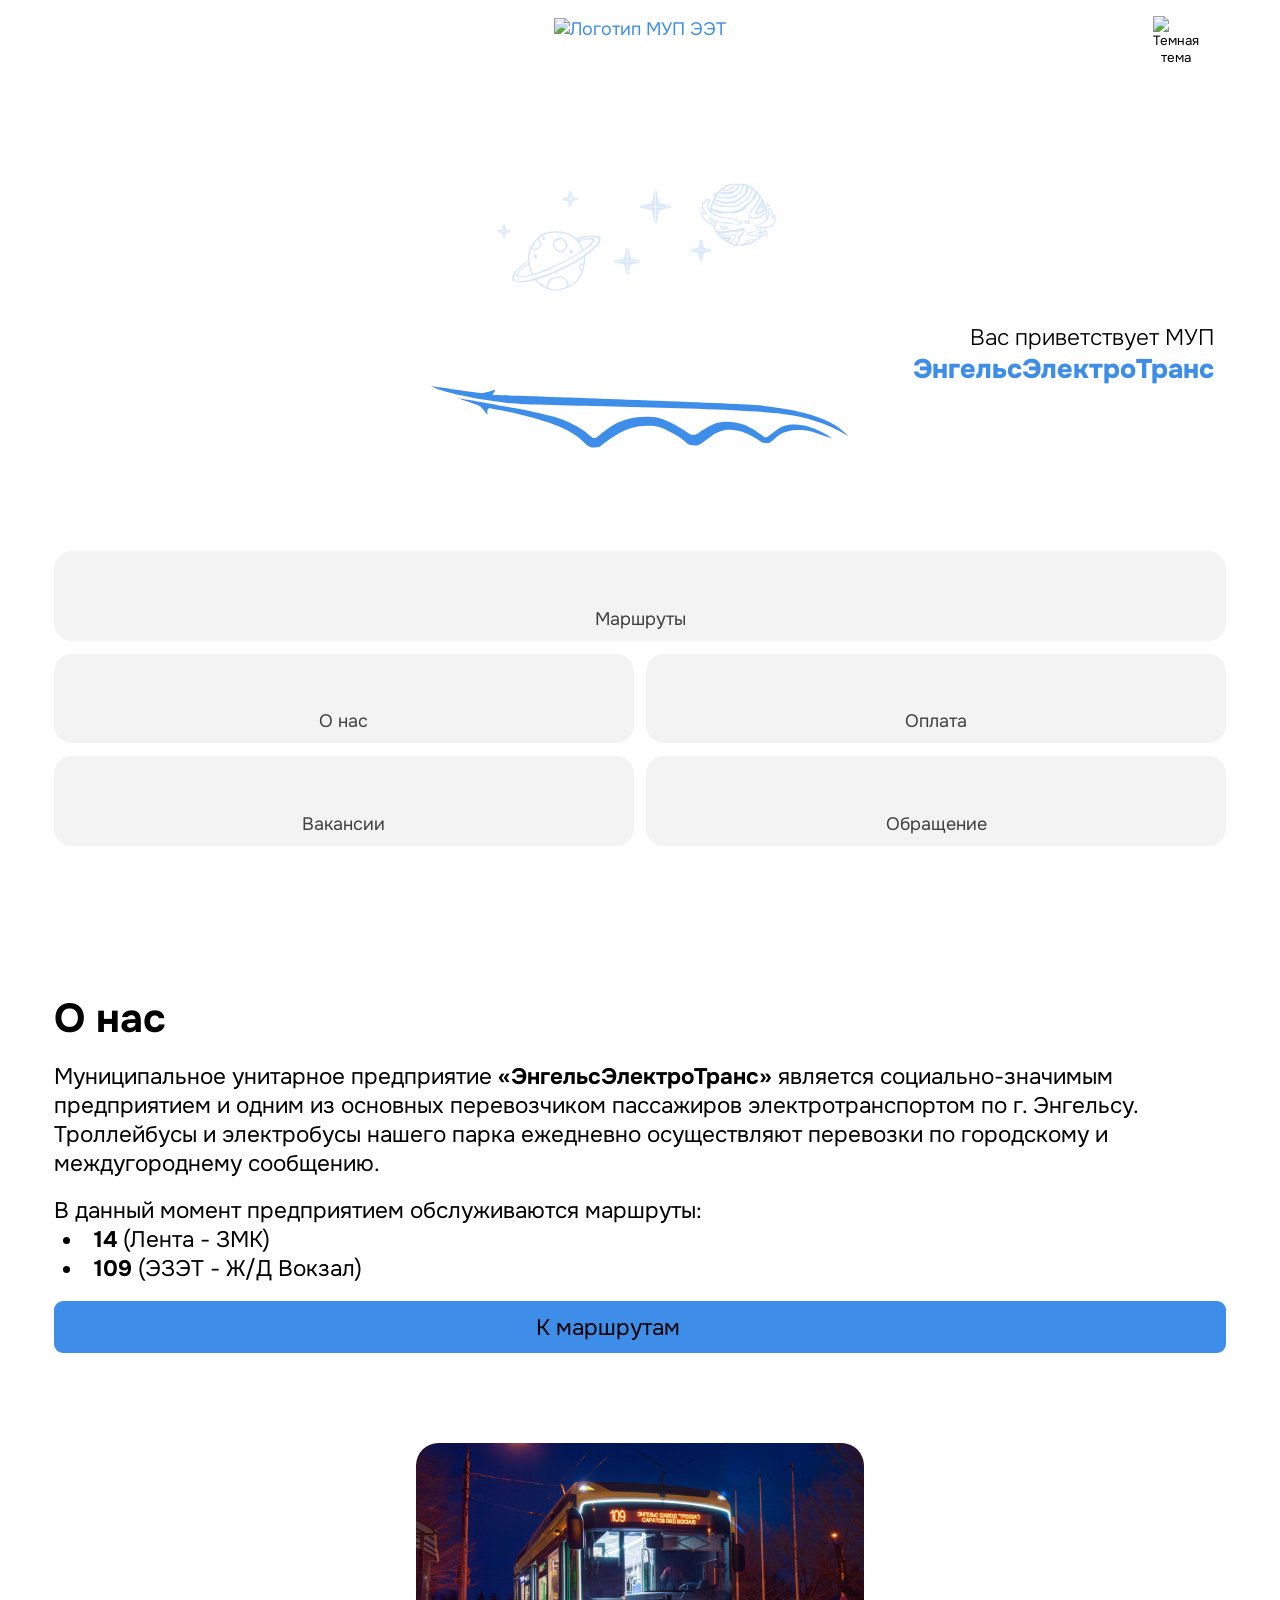
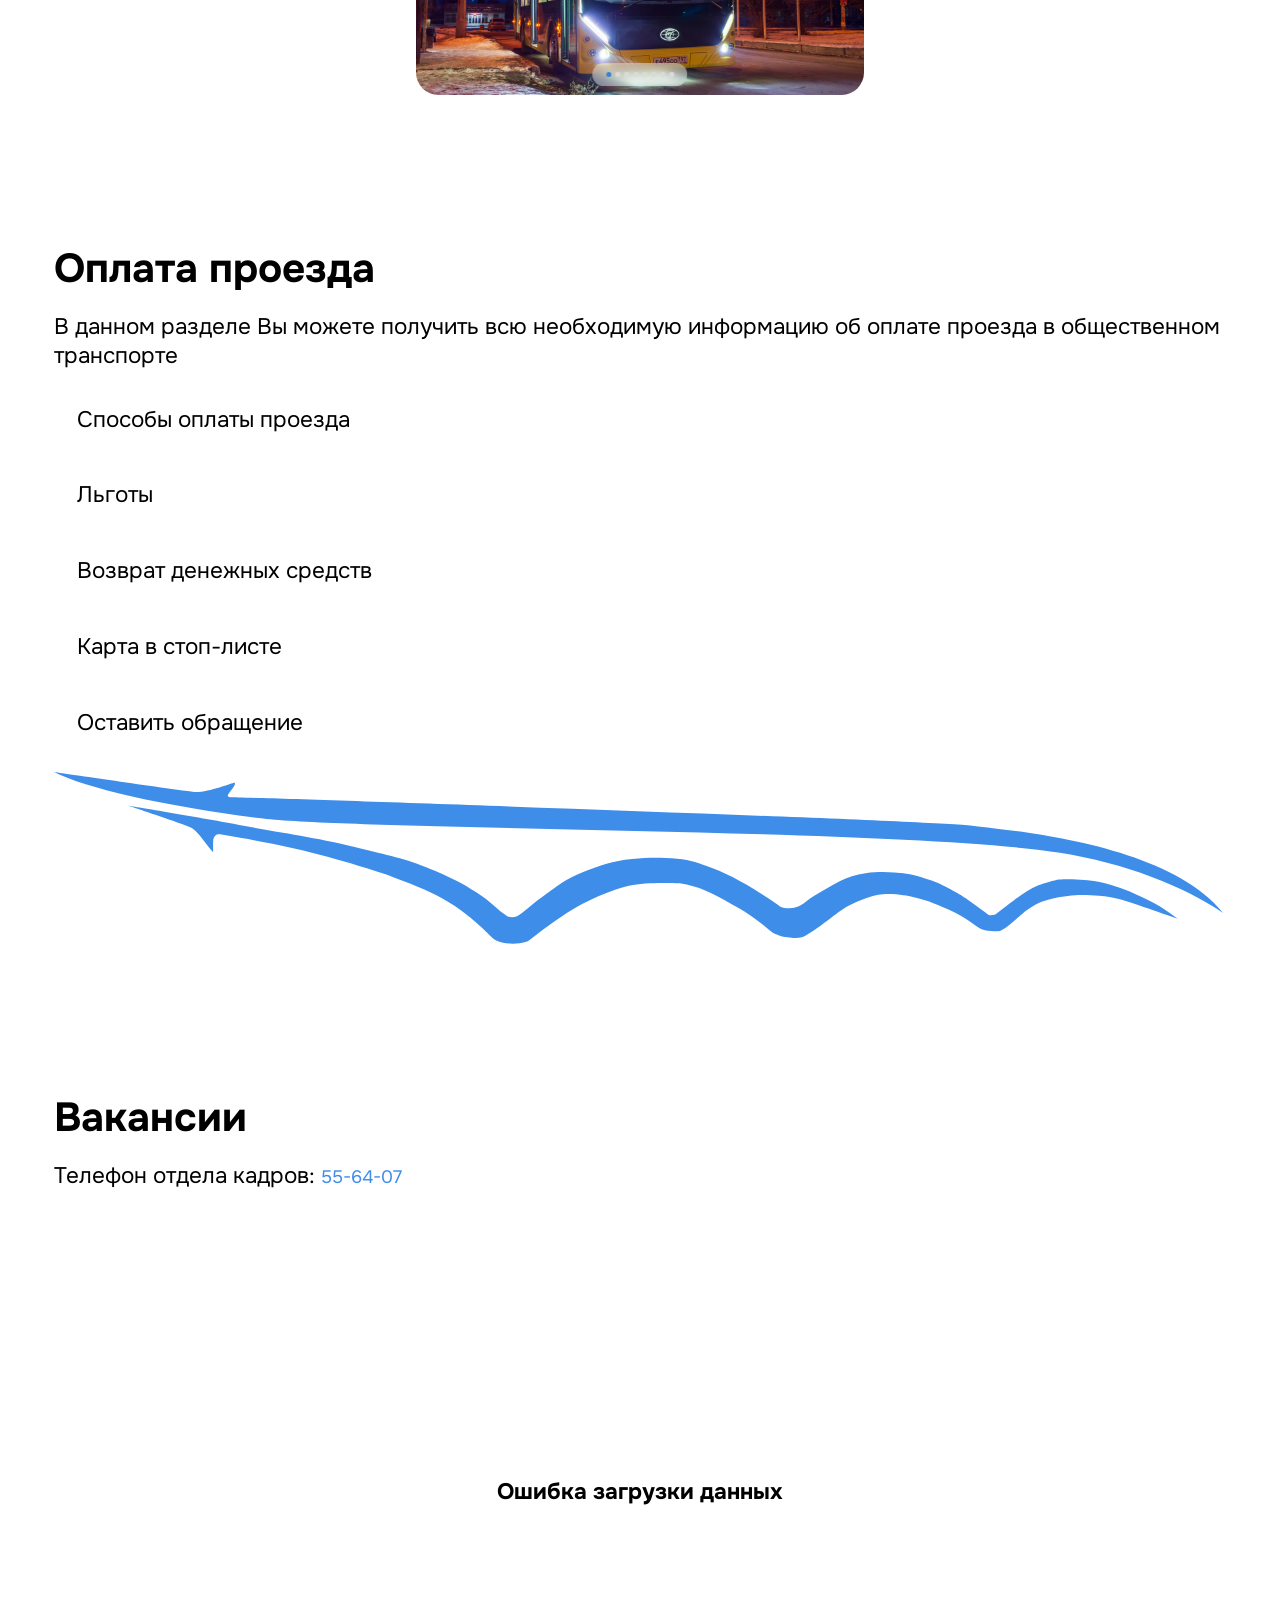
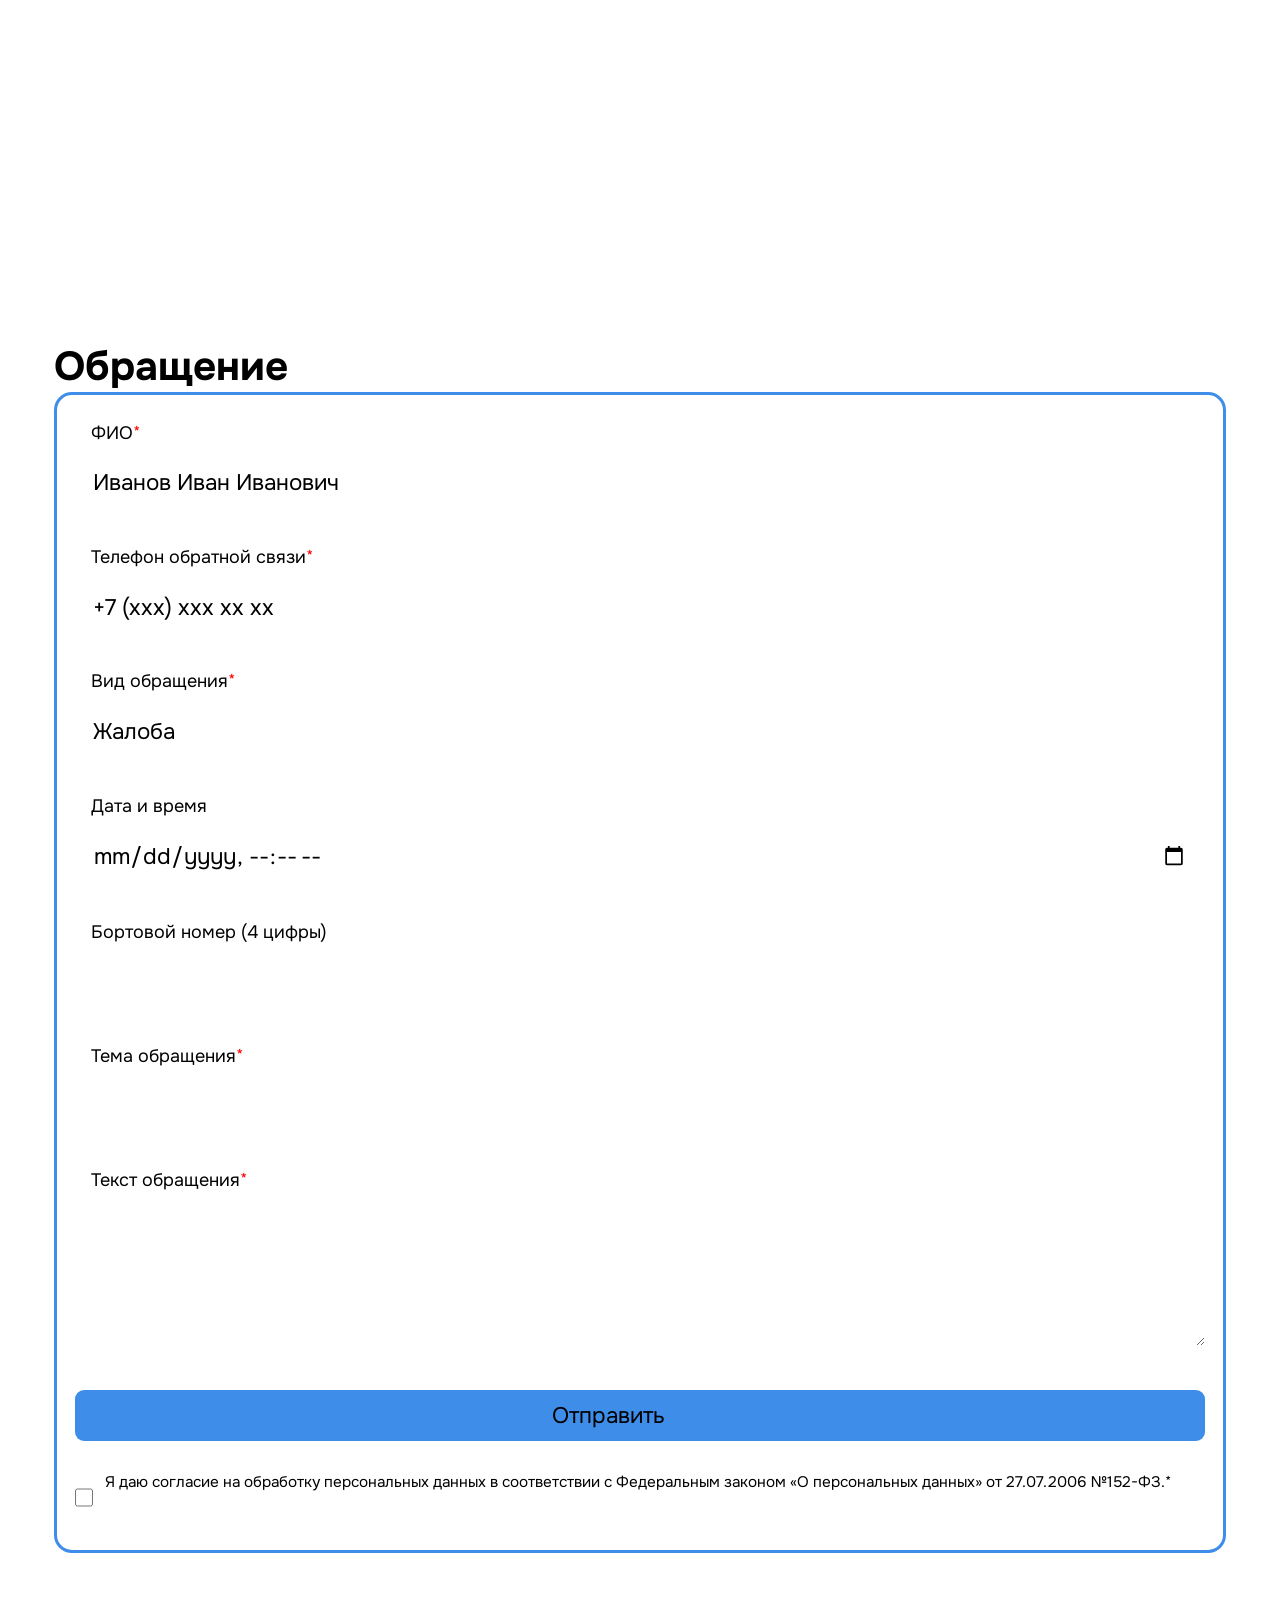
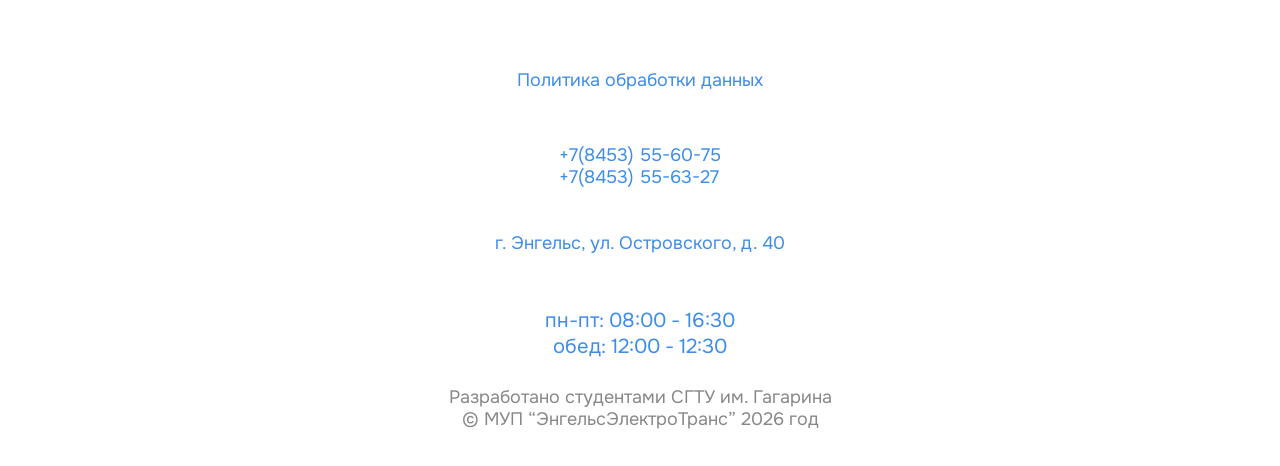
==== src/pages/index.html @ 5746d219 "add strings to pay-section" ====
<!doctype html>

<html lang="ru" theme="light">
  <head>
    <meta charset="utf-8" />
    <title>МУП ЭнгельсЭлектроТранс</title>
    <link rel="stylesheet" href="../assets/styles/style.css" />
    <script src="https://unpkg.com/imask"></script>
  </head>
  <body>
    <header>
      <nav>
        <button class="nav-button" id="previous-button"></button>
        <a href="./index.html" class="logo">
          <img
            class="logo"
            src="../assets/icons/logo-light.svg"
            alt="Логотип МУП ЭЭТ"
          />
        </a>
        <button class="nav-button" id="dark-mode-button">
          <img
            id="dark-mode-icon"
            src="../assets/icons/switch-mode-light.svg"
            alt="Темная тема"
          />
        </button>
      </nav>
    </header>
    <main>
      <section class="screen-info" id="index-main-section">
        <div id="main-title">
          <img
            id="main-title-background"
            src="../assets/images/patterns.svg"
            alt=""
          />
          <p>Вас приветствует МУП</p>
          <h1>ЭнгельсЭлектроТранс</h1>
          <img
            id="main-title-delimiter"
            src="../assets/images/Vector.svg"
            alt=""
          />
        </div>
        <div id="main-buttons">
          <button id="routes-button" onclick="location = './routes.html'">
            <svg
              viewBox="0 0 31 31"
              fill="none"
              xmlns="http://www.w3.org/2000/svg"
            >
              <path
                fill-rule="evenodd"
                clip-rule="evenodd"
                d="M23.4715 17.7625C21.019 17.7625 19.0309 19.6128 19.0309 21.8952C19.0309 24.1598 20.4482 26.8023 22.6594 27.7473C23.1749 27.9676 23.768 27.9676 24.2835 27.7473C26.4948 26.8023 27.9121 24.1598 27.9121 21.8952C27.9121 19.6128 25.924 17.7625 23.4715 17.7625ZM23.4715 23.4719C24.1722 23.4719 24.7402 22.9038 24.7402 22.2031C24.7402 21.5024 24.1722 20.9344 23.4715 20.9344C22.7708 20.9344 22.2027 21.5024 22.2027 22.2031C22.2027 22.9038 22.7708 23.4719 23.4715 23.4719Z"
              />
              <path
                fill-rule="evenodd"
                clip-rule="evenodd"
                d="M6.97773 2.53748C4.52525 2.53748 2.53711 4.38776 2.53711 6.6702C2.53711 8.93475 3.9544 11.5773 6.16569 12.5223C6.68118 12.7425 7.27429 12.7425 7.78978 12.5223C10.0011 11.5773 11.4184 8.93475 11.4184 6.6702C11.4184 4.38776 9.43022 2.53748 6.97773 2.53748ZM6.97773 8.24685C7.67845 8.24685 8.24648 7.67881 8.24648 6.9781C8.24648 6.27739 7.67845 5.70935 6.97773 5.70935C6.27702 5.70935 5.70898 6.27739 5.70898 6.9781C5.70898 7.67881 6.27702 8.24685 6.97773 8.24685Z"
              />
              <path
                fill-rule="evenodd"
                clip-rule="evenodd"
                d="M14.2734 6.34377C14.2734 5.81824 14.6994 5.39221 15.225 5.39221H20.4673C23.9579 5.39221 25.2854 9.95083 22.3405 11.8249L9.13118 20.2308C7.79258 21.0826 8.39599 23.1547 9.98263 23.1547H12.9277L12.649 22.876C12.2774 22.5044 12.2774 21.9019 12.649 21.5303C13.0206 21.1587 13.6231 21.1587 13.9947 21.5303L15.8978 23.4334C16.2694 23.805 16.2694 24.4075 15.8978 24.7791L13.9947 26.6823C13.6231 27.0539 13.0206 27.0539 12.649 26.6823C12.2774 26.3107 12.2774 25.7082 12.649 25.3365L12.9277 25.0578H9.98263C6.49199 25.0578 5.16455 20.4992 8.10944 18.6252L21.3187 10.2193C22.6573 9.36744 22.0539 7.29534 20.4673 7.29534H15.225C14.6994 7.29534 14.2734 6.86931 14.2734 6.34377Z"
              />
            </svg>
            <p>Маршруты</p>
          </button>
          <button id="about-button">
            <svg
              viewBox="0 0 31 31"
              fill="none"
              xmlns="http://www.w3.org/2000/svg"
            >
              <path
                fill-rule="evenodd"
                clip-rule="evenodd"
                d="M27.9121 15.2249C27.9121 22.232 22.2317 27.9124 15.2246 27.9124C8.2175 27.9124 2.53711 22.232 2.53711 15.2249C2.53711 8.21774 8.2175 2.53735 15.2246 2.53735C22.2317 2.53735 27.9121 8.21774 27.9121 15.2249ZM15.2246 22.5202C15.7501 22.5202 16.1762 22.0941 16.1762 21.5686V13.9561C16.1762 13.4306 15.7501 13.0045 15.2246 13.0045C14.6991 13.0045 14.273 13.4306 14.273 13.9561V21.5686C14.273 22.0941 14.6991 22.5202 15.2246 22.5202ZM15.2246 8.8811C15.9253 8.8811 16.4934 9.44914 16.4934 10.1499C16.4934 10.8506 15.9253 11.4186 15.2246 11.4186C14.5239 11.4186 13.9559 10.8506 13.9559 10.1499C13.9559 9.44914 14.5239 8.8811 15.2246 8.8811Z"
              />
            </svg>

            <p>О нас</p>
          </button>
          <button id="payment-button">
            <svg
              viewBox="0 0 30 30"
              fill="none"
              xmlns="http://www.w3.org/2000/svg"
            >
              <path
                d="M17.2548 4.92999H12.3248C7.6768 4.92999 5.35277 4.92999 3.90881 6.37396C2.86914 7.41362 2.57804 8.90952 2.49654 11.4006H27.0831C27.0016 8.90952 26.7105 7.41362 25.6709 6.37396C24.2269 4.92999 21.9029 4.92999 17.2548 4.92999Z"
              />
              <path
                fill-rule="evenodd"
                clip-rule="evenodd"
                d="M17.2548 24.65H12.3248C7.6768 24.65 5.35277 24.65 3.90881 23.206C2.46484 21.7621 2.46484 19.438 2.46484 14.79C2.46484 14.2453 2.46484 13.7325 2.46717 13.2494H27.1125C27.1148 13.7325 27.1148 14.2453 27.1148 14.79C27.1148 19.438 27.1148 21.7621 25.6709 23.206C24.2269 24.65 21.9029 24.65 17.2548 24.65ZM19.775 15.0981C20.3084 15.0981 20.7975 15.098 21.1954 15.1515C21.6335 15.2104 22.0966 15.349 22.4775 15.7299C22.8584 16.1107 22.9969 16.5738 23.0558 17.0119C23.1093 17.4098 23.1093 17.8989 23.1092 18.4323V18.5426C23.1093 19.0761 23.1093 19.5652 23.0558 19.9631C22.9969 20.4012 22.8584 20.8643 22.4775 21.2451C22.0966 21.626 21.6335 21.7646 21.1954 21.8235C20.7975 21.877 20.3084 21.8769 19.775 21.8769L19.7198 21.8769L19.6647 21.8769C19.1312 21.8769 18.6422 21.877 18.2443 21.8235C17.8062 21.7646 17.3431 21.626 16.9622 21.2451C16.5813 20.8643 16.4427 20.4012 16.3838 19.9631C16.3303 19.5652 16.3304 19.0761 16.3305 18.5426L16.3305 18.4875L16.3305 18.4323C16.3304 17.8989 16.3303 17.4098 16.3838 17.0119C16.4427 16.5738 16.5813 16.1107 16.9622 15.7299C17.3431 15.349 17.8062 15.2104 18.2443 15.1515C18.6421 15.098 19.1312 15.0981 19.6647 15.0981H19.775ZM6.47047 16.6387C6.47047 16.1282 6.88433 15.7144 7.39484 15.7144H9.85984C10.3704 15.7144 10.7842 16.1282 10.7842 16.6387C10.7842 17.1493 10.3704 17.5631 9.85984 17.5631H7.39484C6.88433 17.5631 6.47047 17.1493 6.47047 16.6387ZM6.47047 20.3362C6.47047 19.8257 6.88433 19.4119 7.39484 19.4119H12.3248C12.8354 19.4119 13.2492 19.8257 13.2492 20.3362C13.2492 20.8468 12.8354 21.2606 12.3248 21.2606H7.39484C6.88433 21.2606 6.47047 20.8468 6.47047 20.3362Z"
              />
              <path
                d="M18.2695 17.037L18.2725 17.0354C18.2749 17.0342 18.279 17.0322 18.2852 17.0296C18.312 17.0186 18.3716 16.9997 18.4906 16.9837C18.7503 16.9488 19.1127 16.9469 19.7198 16.9469C20.327 16.9469 20.6893 16.9488 20.9491 16.9837C21.0681 16.9997 21.1277 17.0186 21.1545 17.0296C21.1607 17.0322 21.1648 17.0342 21.1672 17.0354L21.1702 17.0371L21.1719 17.0401C21.1731 17.0425 21.1751 17.0466 21.1777 17.0528C21.1887 17.0797 21.2076 17.1393 21.2236 17.2583C21.2585 17.518 21.2605 17.8804 21.2605 18.4875C21.2605 19.0946 21.2585 19.457 21.2236 19.7167C21.2076 19.8357 21.1887 19.8953 21.1777 19.9222C21.1751 19.9284 21.1731 19.9325 21.1719 19.9349L21.1702 19.9379L21.1672 19.9395C21.1648 19.9408 21.1607 19.9428 21.1545 19.9453C21.1277 19.9564 21.0681 19.9752 20.9491 19.9912C20.6893 20.0262 20.327 20.0281 19.7198 20.0281C19.1127 20.0281 18.7503 20.0262 18.4906 19.9912C18.3716 19.9752 18.312 19.9564 18.2852 19.9453C18.279 19.9428 18.2749 19.9408 18.2725 19.9395L18.2695 19.9379L18.2678 19.9349C18.2665 19.9325 18.2646 19.9284 18.262 19.9222C18.2509 19.8953 18.2321 19.8357 18.2161 19.7167C18.1812 19.457 18.1792 19.0946 18.1792 18.4875C18.1792 17.8804 18.1812 17.518 18.2161 17.2583C18.2321 17.1393 18.2509 17.0797 18.262 17.0528C18.2646 17.0466 18.2665 17.0425 18.2678 17.0401L18.2695 17.037Z"
              />
            </svg>
            <p>Оплата</p>
          </button>
          <button id="jobs-button">
            <svg
              viewBox="0 0 31 31"
              fill="none"
              xmlns="http://www.w3.org/2000/svg"
            >
              <path
                d="M15.225 12.6875C18.0278 12.6875 20.3 10.4154 20.3 7.61254C20.3 4.80969 18.0278 2.53754 15.225 2.53754C12.4222 2.53754 10.15 4.80969 10.15 7.61254C10.15 10.4154 12.4222 12.6875 15.225 12.6875Z"
              />
              <path
                d="M3.46088 7.38166C3.33342 6.87182 2.81678 6.56184 2.30694 6.6893C1.79709 6.81676 1.48711 7.3334 1.61457 7.84324L2.09919 9.78172C2.99336 13.3584 5.70435 16.176 9.19866 17.228L9.19866 22.9034C9.19862 24.0434 9.19859 24.9939 9.30005 25.7486C9.40714 26.5451 9.64271 27.2642 10.2206 27.8421C10.7985 28.42 11.5176 28.6555 12.3141 28.7626C13.0687 28.8641 14.0193 28.8641 15.1593 28.864H15.2912C16.4311 28.8641 17.3817 28.8641 18.1363 28.7626C18.9329 28.6555 19.652 28.42 20.2299 27.8421C20.8077 27.2642 21.0433 26.5451 21.1504 25.7486C21.2519 24.994 21.2518 24.0434 21.2518 22.9035L21.2518 17.5836C22.4966 17.9547 23.4475 19.0362 23.6061 20.3851L24.4302 27.3893C24.4916 27.9112 24.9645 28.2845 25.4864 28.2231C26.0083 28.1617 26.3817 27.6888 26.3203 27.1669L25.4962 20.1627C25.1863 17.5279 22.9532 15.5421 20.3002 15.5421H10.2575C7.15734 14.8144 4.7192 12.415 3.9455 9.32014L3.46088 7.38166Z"
              />
            </svg>
            <p>Вакансии</p>
          </button>
          <button id="request-button">
            <svg
              viewBox="0 0 31 31"
              fill="none"
              xmlns="http://www.w3.org/2000/svg"
            >
              <path
                fill-rule="evenodd"
                clip-rule="evenodd"
                d="M3.80664 13.2162C3.80664 9.15923 3.80664 7.13076 4.28561 6.44834C4.76459 5.76592 6.67189 5.11304 10.4865 3.80729L11.2133 3.55852C13.2017 2.87786 14.1959 2.53754 15.2254 2.53754C16.2548 2.53754 17.2491 2.87786 19.2375 3.55852L19.9643 3.80729C23.7789 5.11304 25.6862 5.76592 26.1652 6.44834C26.6441 7.13076 26.6441 9.15923 26.6441 13.2162V15.2141C26.6441 22.3674 21.266 25.8388 17.8916 27.3128C16.9762 27.7126 16.5186 27.9125 15.2254 27.9125C13.9322 27.9125 13.4745 27.7126 12.5592 27.3128C9.18482 25.8387 3.80664 22.3674 3.80664 15.2141V13.2162ZM15.2254 9.19847C15.7509 9.19847 16.177 9.6245 16.177 10.15V15.225C16.177 15.7506 15.7509 16.1766 15.2254 16.1766C14.6999 16.1766 14.2738 15.7506 14.2738 15.225V10.15C14.2738 9.6245 14.6999 9.19847 15.2254 9.19847ZM15.2254 20.3C15.9261 20.3 16.4941 19.732 16.4941 19.0313C16.4941 18.3306 15.9261 17.7625 15.2254 17.7625C14.5247 17.7625 13.9566 18.3306 13.9566 19.0313C13.9566 19.732 14.5247 20.3 15.2254 20.3Z"
              />
            </svg>
            <p>Обращение</p>
          </button>
        </div>
      </section>
      <hr />
      <section class="screen-info" id="about-section">
        <div id="about-info">
          <h1>О нас</h1>
          <div id="about-text">
            <p>
              Муниципальное унитарное предприятие
              <b>«ЭнгельсЭлектроТранс»</b> является социально-значимым
              предприятием и одним из основных перевозчиком пассажиров
              электротранспортом по г. Энгельсу. Троллейбусы и электробусы
              нашего парка ежедневно осуществляют перевозки по городскому и
              междугороднему сообщению.
            </p>
            <div>
              <p>В данный момент предприятием обслуживаются маршруты:</p>
              <ul>
                <li><b>14</b> (Лента - ЗМК)</li>
                <li><b>109</b> (ЭЗЭТ - Ж/Д Вокзал)</li>
              </ul>
            </div>
          </div>
          <button onclick="location = './routes.html'">
            К маршрутам
            <svg
              viewBox="0 0 16 12"
              fill="none"
              xmlns="http://www.w3.org/2000/svg"
            >
              <path
                fill-rule="evenodd"
                clip-rule="evenodd"
                d="M8.89111 0.191113C9.14593 -0.0637043 9.55907 -0.0637043 9.81389 0.191113L15.0339 5.41111C15.2887 5.66593 15.2887 6.07907 15.0339 6.33389L9.81389 11.5539C9.55907 11.8087 9.14593 11.8087 8.89111 11.5539C8.6363 11.2991 8.6363 10.8859 8.89111 10.6311L12.9972 6.525H0.6525C0.292134 6.525 0 6.23287 0 5.8725C0 5.51213 0.292134 5.22 0.6525 5.22H12.9972L8.89111 1.11389C8.6363 0.85907 8.6363 0.44593 8.89111 0.191113Z"
              />
            </svg>
          </button>
        </div>
        <div class="gallery">
          <ul class="carousel">
            <li class="carousel-item">
              <img src="../assets/images/photos/1.jpg" alt="1" />
            </li>
            <li class="carousel-item">
              <img src="../assets/images/photos/2.jpg" alt="2" />
            </li>
            <li class="carousel-item">
              <img src="../assets/images/photos/3.jpg" alt="3" />
            </li>
            <li class="carousel-item">
              <img src="../assets/images/photos/4.jpg" alt="4" />
            </li>
            <li class="carousel-item">
              <img src="../assets/images/photos/5.jpg" alt="5" />
            </li>
            <li class="carousel-item">
              <img src="../assets/images/photos/6.jpg" alt="6" />
            </li>
            <li class="carousel-item">
              <img src="../assets/images/photos/7.jpg" alt="7" />
            </li>
            <li class="carousel-item">
              <img src="../assets/images/photos/8.jpg" alt="8" />
            </li>
          </ul>
          <div class="carousel-marker-group">
            <span class="carousel-marker marker-active"></span
            ><span class="carousel-marker"></span
            ><span class="carousel-marker"></span
            ><span class="carousel-marker"></span
            ><span class="carousel-marker"></span
            ><span class="carousel-marker"></span
            ><span class="carousel-marker"></span
            ><span class="carousel-marker"></span>
          </div>
        </div>
      </section>
      <hr />
      <section class="screen-info" id="payment-section">
        <div id="payment-info">
          <h1>Оплата проезда</h1>
          <p>
            В данном разделе Вы можете получить всю необходимую информацию об
            оплате проезда в общественном транспорте
          </p>
        </div>
        <div class="tabs-container">
          <div class="tab">
            <button class="tab-button">
              <p>Способы оплаты проезда</p>
              <svg
                viewBox="0 0 21 21"
                fill="none"
                xmlns="http://www.w3.org/2000/svg"
              >
                <path
                  fill-rule="evenodd"
                  clip-rule="evenodd"
                  d="M3.85436 7.40548C4.08889 7.13187 4.50081 7.10019 4.77442 7.33471L10.4398 12.1907L16.1051 7.33471C16.3787 7.10019 16.7907 7.13187 17.0252 7.40548C17.2597 7.67909 17.228 8.09102 16.9544 8.32554L10.8644 13.5455C10.6201 13.755 10.2595 13.755 10.0151 13.5455L3.92514 8.32554C3.65153 8.09102 3.61984 7.67909 3.85436 7.40548Z"
                />
              </svg>
            </button>
            <p class="tab-text">
              Оплатить проезд в транспорте можно как наличными, банковской или льготной картой, а также посредством оплаты по QR-коду.
              При наличном и безналичном способе, оплата проезда производится у водителя или кондуктора. Стоимость проезда может варьироваться от способа оплаты или конечного пункта назначения пассажира.
              При безналичном способе оплаты, пассажир обязан оплатить проезд одним из вариантов, принимаемых терминалом: личная банковская карта, льготная транспортная карта Саратовской области или транспортная карта "Тройка".
              После оплаты проезда, водитель или кондуктор обязаны выдать билет, подтверждающий факт оплаты. Сохраняйте билетный талон до конца поездки.
              В случае, если на карте недостаточно средств для оплаты проезда, карта блокируется и попадает в стоп-лист, после чего оплата проезда по ней становится невозможной, до момента погашения задолженности по этой карте.
              Подробнее о выводе карты из стоп-листа в разделе <b>Карта в стоп-листе</b>.
              Если при попытке оплатить проезд безналичным расчетом, у терминала появились технические неполадки, независимые от пассажира, проезд необходимо оплатить наличным расчетом или покинуть транспортное средство, если наличный способ оплаты Вами невозможен. В случае, если водитель и/или кондуктор требуют оплатить проезд посредством 
              перевода денежных средств на какой-либо счет, оставьте жалобу в разделе "Обращения", указав время, маршрут и бортовой номер транспортного средства, для дальнейших разбирательств с экипажем транспортного средства.
              Напоминаем, что за безбилетный проезд предусмотрена административная ответственность по статье 4.2 Закона Саратовской области от 29.07.2009 N104-ЗСО "Об административных правонарушениях на территории Саратовской области" и карается штрафом в размере 500 рублей.</p>
          </div>
          <div class="tab">
            <button class="tab-button">
              <p>Льготы</p>
              <svg
                viewBox="0 0 21 21"
                fill="none"
                xmlns="http://www.w3.org/2000/svg"
              >
                <path
                  fill-rule="evenodd"
                  clip-rule="evenodd"
                  d="M3.85436 7.40548C4.08889 7.13187 4.50081 7.10019 4.77442 7.33471L10.4398 12.1907L16.1051 7.33471C16.3787 7.10019 16.7907 7.13187 17.0252 7.40548C17.2597 7.67909 17.228 8.09102 16.9544 8.32554L10.8644 13.5455C10.6201 13.755 10.2595 13.755 10.0151 13.5455L3.92514 8.32554C3.65153 8.09102 3.61984 7.67909 3.85436 7.40548Z"
                />
              </svg>
            </button>
            <p class="tab-text">
              К оплате принимаются только льготная транспортная карта Саратовской области. При оплате по данной карте необходимо иметь при себе документ, подтверждающий право предоставление льготного проезда.<br>
              Оплата проезда по льготной карте доступна только один раз в один оборотный круг движения транспортного средства, т.е. до тех пор, пока транспортное средство не сделает полный круг по полному маршруту.<br>
              Количество поездок по льготной карте не ограничено. Срок действия карты неограничен.<br><br>
              Какие группы лиц могут получить льготную карту: пенсионеры, студенты ВУЗов очной формы обучения, ветераны труда регионального или федерального значения, инвалиды, школьники. Получить льготную карту можно при предоставлении документов, подтверждающих статус, имеющийся в перечне групп лиц, имеющих право на льготный проезд.<br>
              Полный перечень льготных категорий имеющих право на получение карты вы можете посмотреть на <a href="https://social.saratov.gov.ru/tematicheskie_sajty/lgotnyy_proezd/transportnaya_karta/">сайте министерства труда и социальной защиты</a>. <br>
              Обратите внимание, что согласно <a href="https://docs.cntd.ru/document/467708803">постановлению Правительства Саратовской области от 30.12.2015 № 678-П (с изм. от 06.06.2023 № 496-П)</a> льготный проездной билет действителен только при предъявлении документа подтверждающего право на льготу. <br>
              Все информация о ЛТК Саратовской области размещена на <a href="https://saratovtk.ru">сайте оператора карты</a>.<br>
            </p>
          </div>
          <div class="tab">
            <button class="tab-button">
              <p>Возврат денежных средств</p>
              <svg
                viewBox="0 0 21 21"
                fill="none"
                xmlns="http://www.w3.org/2000/svg"
              >
                <path
                  fill-rule="evenodd"
                  clip-rule="evenodd"
                  d="M3.85436 7.40548C4.08889 7.13187 4.50081 7.10019 4.77442 7.33471L10.4398 12.1907L16.1051 7.33471C16.3787 7.10019 16.7907 7.13187 17.0252 7.40548C17.2597 7.67909 17.228 8.09102 16.9544 8.32554L10.8644 13.5455C10.6201 13.755 10.2595 13.755 10.0151 13.5455L3.92514 8.32554C3.65153 8.09102 3.61984 7.67909 3.85436 7.40548Z"
                />
              </svg>
            </button>
            <p class="tab-text">
              В случае остановки подвижного состава в связи с его неисправностью, ДТП или другими причинами, пассажиры вправе воспользоваться приобретенным билетом для проезда в другом транспортном средстве того же маршрута (п. 34 «Правил перевозок пассажиров и багажа автомобильным транспортом и городским наземным электрическим транспортом» № 1586 от 01.10.2020). <br>
              В случае, когда пассажир не имеет возможности проезда в другом транспортном средстве, законом предусмотрено удовлетворение перевозчиком требования потребителя (пассажира) о возврате уплаченной суммы в связи с отказом от исполнения договора в 10-тидневный срок со дня предъявления соответствующего требования (п.1 ст. 31 закона «О защите прав потребителей»). <br>
              Возврат денежных средств производится только по письменному заявлению пассажира в управлении МУПП «ЭЭТ». Водитель и кондуктор не имеют права и возможности самостоятельно возвращать деньги за проезд.<br>
              Возврат платы за проезд производится по адресу г. Энгельс, ул. Островского д. 40 с 10.00 до 18.00. Возврат оформляется только при наличии билета, подтверждающего оплату проезда, и документа, подтверждающего личность пассажира.
            </p>
          </div>
          <div class="tab">
            <button class="tab-button">
              <p>Карта в стоп-листе</p>
              <svg
                viewBox="0 0 21 21"
                fill="none"
                xmlns="http://www.w3.org/2000/svg"
              >
                <path
                  fill-rule="evenodd"
                  clip-rule="evenodd"
                  d="M3.85436 7.40548C4.08889 7.13187 4.50081 7.10019 4.77442 7.33471L10.4398 12.1907L16.1051 7.33471C16.3787 7.10019 16.7907 7.13187 17.0252 7.40548C17.2597 7.67909 17.228 8.09102 16.9544 8.32554L10.8644 13.5455C10.6201 13.755 10.2595 13.755 10.0151 13.5455L3.92514 8.32554C3.65153 8.09102 3.61984 7.67909 3.85436 7.40548Z"
                />
              </svg>
            </button>
            <p class="tab-text">
              В большинстве случаев карта попадает в стоп-лист, если на ней недостаточно денег для оплаты проезда. Пассажир может быть не в курсе, что деньги не списались, это становится известно только во время следующей поездки. Если терминал выдает информацию, что карта в стоп-листе, это не значит, что сейчас на ней нет денег, это значит, 
              что не была оплачена предыдущая поездка. В этом случае можно оплатить проезд другой картой или наличными. Иногда может сразу прийти оповещение о списании средств, а затем сообщение об оплате проезда. В этом случае оплачивается текущая поездка, а деньги списываются за предыдущую. Чтобы вывести карту из стоп-листа, нужно пополнить баланс и погасить задолженность.<br>
              В случае, если Ваша карта попала в стоп-лист, вы можете обратиться на линию службы технической поддержки, позвонив по номеру
              +7(8452)39-03-53 или погасить задолженность онлайн, перейдя на сайт <a href="https://bilet.nspk.ru">НСПК МИР</a> или <a href="https://securepayments.sberbank.ru/sberbilet/#/auth/login">СберБилет</a>
            </p>
          </div>
          <div class="tab">
            <button class="tab-button">
              <p>Оставить обращение</p>
              <svg
                viewBox="0 0 21 21"
                fill="none"
                xmlns="http://www.w3.org/2000/svg"
              >
                <path
                  fill-rule="evenodd"
                  clip-rule="evenodd"
                  d="M3.85436 7.40548C4.08889 7.13187 4.50081 7.10019 4.77442 7.33471L10.4398 12.1907L16.1051 7.33471C16.3787 7.10019 16.7907 7.13187 17.0252 7.40548C17.2597 7.67909 17.228 8.09102 16.9544 8.32554L10.8644 13.5455C10.6201 13.755 10.2595 13.755 10.0151 13.5455L3.92514 8.32554C3.65153 8.09102 3.61984 7.67909 3.85436 7.40548Z"
                />
              </svg>
            </button>
            <p class="tab-text">
              Если Вы столкнулись с проблемами при оплате проезда, нарушениями Ваших прав и нарушениями со стороны водителя и/или кондуктора при оплате проезда напишите обращение.<br>
              Для написания обращения необходимо указать Ваши данные (ФИО и номер телефона для обратной связи), дату и время происшествия (посмотрите на чеке, если он был выдан). Настоятельно рекомендуем сохранять выданные чеки!<br>
              В процессе рассмотрения обращения будут просматриваться записи с камер видеонаблюдения, установленных в троллейбусе.<br>
              В случае написания заведомо ложной информации с целью получения личной выгоды на Вас будет заведено уголовное дело.
            </p>
          </div>
        </div>
        <img
          id="main-title-delimiter"
          src="../assets/images/Vector.svg"
          alt=""
        />
      </section>
      <hr />
      <section class="screen-info" id="jobs-section">
        <div id="jobs-info">
          <h1>Вакансии</h1>
          <p>Телефон отдела кадров: <a href="tel:556407">55-64-07</a></p>
        </div>
         <div class="tabs-container">
         <!-- <div class="tab">
            <button class="tab-button">
              <p>Кондуктор</p>
              <svg
                viewBox="0 0 21 21"
                fill="none"
                xmlns="http://www.w3.org/2000/svg"
              >
                <path
                  fill-rule="evenodd"
                  clip-rule="evenodd"
                  d="M3.85436 7.40548C4.08889 7.13187 4.50081 7.10019 4.77442 7.33471L10.4398 12.1907L16.1051 7.33471C16.3787 7.10019 16.7907 7.13187 17.0252 7.40548C17.2597 7.67909 17.228 8.09102 16.9544 8.32554L10.8644 13.5455C10.6201 13.755 10.2595 13.755 10.0151 13.5455L3.92514 8.32554C3.65153 8.09102 3.61984 7.67909 3.85436 7.40548Z"
                />
              </svg>
            </button>
            <p class="tab-text"></p>
          </div>
          <div class="tab">
            <button class="tab-button">
              <p>Слесарь-электрик</p>
              <svg
                viewBox="0 0 21 21"
                fill="none"
                xmlns="http://www.w3.org/2000/svg"
              >
                <path
                  fill-rule="evenodd"
                  clip-rule="evenodd"
                  d="M3.85436 7.40548C4.08889 7.13187 4.50081 7.10019 4.77442 7.33471L10.4398 12.1907L16.1051 7.33471C16.3787 7.10019 16.7907 7.13187 17.0252 7.40548C17.2597 7.67909 17.228 8.09102 16.9544 8.32554L10.8644 13.5455C10.6201 13.755 10.2595 13.755 10.0151 13.5455L3.92514 8.32554C3.65153 8.09102 3.61984 7.67909 3.85436 7.40548Z"
                />
              </svg>
            </button>
            <p class="tab-text"></p>
          </div>
          <div class="tab">
            <button class="tab-button">
              <p>Водитель категории Tb</p>
              <svg
                viewBox="0 0 21 21"
                fill="none"
                xmlns="http://www.w3.org/2000/svg"
              >
                <path
                  fill-rule="evenodd"
                  clip-rule="evenodd"
                  d="M3.85436 7.40548C4.08889 7.13187 4.50081 7.10019 4.77442 7.33471L10.4398 12.1907L16.1051 7.33471C16.3787 7.10019 16.7907 7.13187 17.0252 7.40548C17.2597 7.67909 17.228 8.09102 16.9544 8.32554L10.8644 13.5455C10.6201 13.755 10.2595 13.755 10.0151 13.5455L3.92514 8.32554C3.65153 8.09102 3.61984 7.67909 3.85436 7.40548Z"
                />
              </svg>
            </button>
            <p class="tab-text">
              Зарплата: от 70 000 руб.<br />
              Режим работы: сменная<br />
              Требования: от 18 лет, образование<br />
              Обязанности: Безопасное управление.
            </p>
          </div>
          <div class="tab">
            <button class="tab-button">
              <p>Электромонтер к/сети</p>
              <svg
                viewBox="0 0 21 21"
                fill="none"
                xmlns="http://www.w3.org/2000/svg"
              >
                <path
                  fill-rule="evenodd"
                  clip-rule="evenodd"
                  d="M3.85436 7.40548C4.08889 7.13187 4.50081 7.10019 4.77442 7.33471L10.4398 12.1907L16.1051 7.33471C16.3787 7.10019 16.7907 7.13187 17.0252 7.40548C17.2597 7.67909 17.228 8.09102 16.9544 8.32554L10.8644 13.5455C10.6201 13.755 10.2595 13.755 10.0151 13.5455L3.92514 8.32554C3.65153 8.09102 3.61984 7.67909 3.85436 7.40548Z"
                />
              </svg>
            </button>
            <p class="tab-text"></p>
          </div>
          <div class="tab">
            <button class="tab-button">
              <p>Диспетчер электротранспорта</p>
              <svg
                viewBox="0 0 21 21"
                fill="none"
                xmlns="http://www.w3.org/2000/svg"
              >
                <path
                  fill-rule="evenodd"
                  clip-rule="evenodd"
                  d="M3.85436 7.40548C4.08889 7.13187 4.50081 7.10019 4.77442 7.33471L10.4398 12.1907L16.1051 7.33471C16.3787 7.10019 16.7907 7.13187 17.0252 7.40548C17.2597 7.67909 17.228 8.09102 16.9544 8.32554L10.8644 13.5455C10.6201 13.755 10.2595 13.755 10.0151 13.5455L3.92514 8.32554C3.65153 8.09102 3.61984 7.67909 3.85436 7.40548Z"
                />
              </svg>
            </button>
            <p class="tab-text"></p>
          </div>
          <div class="tab">
            <button class="tab-button">
              <p>Бухгалтер</p>
              <svg
                viewBox="0 0 21 21"
                fill="none"
                xmlns="http://www.w3.org/2000/svg"
              >
                <path
                  fill-rule="evenodd"
                  clip-rule="evenodd"
                  d="M3.85436 7.40548C4.08889 7.13187 4.50081 7.10019 4.77442 7.33471L10.4398 12.1907L16.1051 7.33471C16.3787 7.10019 16.7907 7.13187 17.0252 7.40548C17.2597 7.67909 17.228 8.09102 16.9544 8.32554L10.8644 13.5455C10.6201 13.755 10.2595 13.755 10.0151 13.5455L3.92514 8.32554C3.65153 8.09102 3.61984 7.67909 3.85436 7.40548Z"
                />
              </svg>
            </button>
            <p class="tab-text"></p>
          </div>
          <div class="tab">
            <button class="tab-button">
              <p>Токарь</p>
              <svg
                viewBox="0 0 21 21"
                fill="none"
                xmlns="http://www.w3.org/2000/svg"
              >
                <path
                  fill-rule="evenodd"
                  clip-rule="evenodd"
                  d="M3.85436 7.40548C4.08889 7.13187 4.50081 7.10019 4.77442 7.33471L10.4398 12.1907L16.1051 7.33471C16.3787 7.10019 16.7907 7.13187 17.0252 7.40548C17.2597 7.67909 17.228 8.09102 16.9544 8.32554L10.8644 13.5455C10.6201 13.755 10.2595 13.755 10.0151 13.5455L3.92514 8.32554C3.65153 8.09102 3.61984 7.67909 3.85436 7.40548Z"
                />
              </svg>
            </button>
            <p class="tab-text"></p> -->
          </div>
        </div>
      </section>
      <hr />
      <section class="screen-info" id="request-section">
        <div><h1>Обращение</h1></div>
        <form action="">
          <fieldset>
            <div class="input-block">
              <label for="request-name" class="required">ФИО</label>
              <input
                type="text"
                id="request-name"
                placeholder="Иванов Иван Иванович"
                pattern="^[A-Za-zА-Яа-яЁё\s-]+$"
                required
              />
            </div>

            <div class="input-block">
              <label for="request-phone" class="required"
                >Телефон обратной связи</label
              >
              <input
                type="tel"
                id="request-phone"
                placeholder="+7 (ххх) ххх хх хх"
                required
              />
            </div>

            <div class="input-block">
              <label for="request-type" class="required">Вид обращения</label>
              <input
                type="hidden"
                name="request_type"
                id="request-type-input"
                value="Жалоба"
                required
              />
              <div class="dropdown">
                <button class="dropdown-button" type="button">
                  <p id="dropdown-choice">Жалоба</p>
                  <svg
                    viewBox="0 0 21 21"
                    fill="none"
                    xmlns="http://www.w3.org/2000/svg"
                  >
                    <path
                      fill-rule="evenodd"
                      clip-rule="evenodd"
                      d="M3.85436 7.40548C4.08889 7.13187 4.50081 7.10019 4.77442 7.33471L10.4398 12.1907L16.1051 7.33471C16.3787 7.10019 16.7907 7.13187 17.0252 7.40548C17.2597 7.67909 17.228 8.09102 16.9544 8.32554L10.8644 13.5455C10.6201 13.755 10.2595 13.755 10.0151 13.5455L3.92514 8.32554C3.65153 8.09102 3.61984 7.67909 3.85436 7.40548Z"
                    />
                  </svg>
                </button>
                <div class="dropdown-content">
                  <div></div>
                  <div>Жалоба</div>
                  <div>Предложение</div>
                  <div>Вакансия</div>
                  <div>Другое</div>
                </div>
              </div>
            </div>

            <div class="input-block">
              <label for="request-datetime">Дата и время</label>
              <input
                type="datetime-local"
                id="request-datetime"
                placeholder="12.03.2026 12:31"
              />
            </div>

            <div class="input-block">
              <label for="request-number">Бортовой номер (4 цифры)</label>
              <input type="text" id="request-number" />
            </div>

            <div class="input-block">
              <label for="request-subject" class="required"
                >Тема обращения</label
              >
              <input type="text" id="request-subject" required />
            </div>

            <div class="input-block">
              <label for="request-text" class="required">Текст обращения</label>
              <textarea name="" id="request-text" required></textarea>
            </div>

            <div class="g-recaptcha"></div>

            <div class="input-block">
              <button id="send-request-button">
                Отправить
                <svg
                  viewBox="0 0 16 12"
                  fill="none"
                  xmlns="http://www.w3.org/2000/svg"
                >
                  <path
                    fill-rule="evenodd"
                    clip-rule="evenodd"
                    d="M8.89111 0.191113C9.14593 -0.0637043 9.55907 -0.0637043 9.81389 0.191113L15.0339 5.41111C15.2887 5.66593 15.2887 6.07907 15.0339 6.33389L9.81389 11.5539C9.55907 11.8087 9.14593 11.8087 8.89111 11.5539C8.6363 11.2991 8.6363 10.8859 8.89111 10.6311L12.9972 6.525H0.6525C0.292134 6.525 0 6.23287 0 5.8725C0 5.51213 0.292134 5.22 0.6525 5.22H12.9972L8.89111 1.11389C8.6363 0.85907 8.6363 0.44593 8.89111 0.191113Z"
                  />
                </svg>
              </button>
            </div>
            <div class="input-block consert-block">
              <input type="checkbox" id="check-form" required />
              <label for="check-form"
                >Я даю согласие на обработку персональных данных в соответствии
                с Федеральным законом «О персональных данных» от 27.07.2006
                №152-ФЗ.*</label
              >
            </div>
          </fieldset>
        </form>
      </section>
    </main>
    <footer>
      <div id="footer-about">
        <div class="footer-info-block">
          <p>Политики сайта:</p>
          <a href="../pages/policy.html">Политика обработки данных</a>
        </div>
        <address>
          <div class="footer-info-block">
            <p>Контакты:</p>
            <div>
              <a href="tel:+78453556075">+7(8453) 55-60-75</a>
              <a href="tel:+78453556327">+7(8453) 55-63-27</a>
            </div>
          </div>
          <div class="footer-info-block">
            <p>Адрес:</p>
            <a href="https://yandex.ru/maps/-/CPbob-3j"
              >г. Энгельс, ул. Островского, д. 40</a
            >
          </div>
        </address>
        <div class="footer-info-block">
          <p>Режим работы:</p>
          <p class="as-link">
            пн-пт: 08:00 - 16:30<br />
            обед: 12:00 - 12:30
          </p>
        </div>
      </div>
      <div id="footer-info">
        <p>Разработано студентами СГТУ им. Гагарина</p>
        <p>© МУП “ЭнгельсЭлектроТранс” 2026 год</p>
      </div>
    </footer>

    <!--Carousel markers-->
    <script src="../assets/scripts/carousel-markers.js"></script>

    <!--Opening info tabs-->
    <script src="../assets/scripts/opening-info-tabs.js"></script>

    <!--Switching themes-->
    <script src="../assets/scripts/dark-mode.js"></script>

    <!--Form behavior-->
    <script src="../assets/scripts/form-behavior.js"></script>

    <!--get vacancies-->
    <script src="../assets/scripts/get-vacancy.js"></script>
  </body>
</html>
---- src/assets/styles/style.css ----
@font-face {
  font-family: "Onest";
  src: url("../fonts/Onest-VariableFont_wght.ttf") format("truetype");
  font-style: normal;
  font-weight: 100 900;
  font-display: fallback;
}

@font-face {
  font-family: "Eet Route";
  src: url("../fonts/eet_route.ttf") format("truetype");
  font-style: normal;
  font-weight: 100 900;
  font-display: fallback;
}

* {
  font-family: "Onest", "Arial", sans-serif;
  box-sizing: border-box;
  margin: 0;
  padding: 0;
}

[theme="light"] {
  --background-color: #fff;
  --main-text-color: #323232;
  --buttons-text-color: #fff;
  --tab-backround-color: #ccdcee;
  --active-tab-text-color: #334152;
  --input-background-color: #d8e6f5;
  --footer-background-color: #282828;
  --label-text-color: #555555;
  --main-icon-color: #3f3f3f;
  --button-arrow-color: #fff;
  --placeholder-text-color: rgb(0 0 0 / 0.5);
  --tab-icon-color: #395576;
}

[theme="dark"] {
  --background-color: #252525;
  --main-text-color: #fff;
  --buttons-text-color: #252525;
  --tab-backround-color: #424e5c;
  --active-tab-text-color: #252525;
  --input-background-color: #4c5866;
  --footer-background-color: #000;
  --label-text-color: #d0d0d0;
  --main-icon-color: #fff;
  --button-arrow-color: #252525;
  --placeholder-text-color: rgb(255 255 255 / 0.5);
  --tab-icon-color: #0d233e;
}

body {
  background-color: var(--background-color);
}

section:not(:first-child) {
  scroll-margin-top: min(9dvh, 19dvw);
}

section.no-padding {
  padding: 0;
}

button {
  border: none;
  background: none;
}

a,
a:visited {
  font-size: min(2rem, 2dvh);
  color: #3e8de9;
  text-decoration: none;
}

address {
  font-style: normal;
}

header {
  position: sticky;
  top: 0;
  z-index: 1;
  height: 9dvh;
  width: 100%;
  background-color: var(--background-color);
}

nav {
  padding: min(4%, 2dvh) 8%;
  height: 100%;
  display: flex;
  justify-content: space-between;
  align-items: center;
}

.logo {
  height: 100%;
}

.nav-button {
  width: min(6%, 2.75dvh);
}

.nav-button img,
.nav-button svg {
  width: 100%;
}

.nav-button svg path {
  fill: var(--main-icon-color);
}

main {
  display: flex;
  flex-direction: column;
  justify-content: center;
  gap: 5px;
}

hr {
  border: none;
  height: min(3.25dvh, 4.5rem);
}

.screen-info {
  display: flex;
  flex-direction: column;
  gap: min(4%, 2dvh);
  padding: min(6%, 6dvh);
}

#main-title {
  display: flex;
  flex-direction: column;
  align-items: end;
  padding: min(5%, 5dvh) 1%;
}

#main-title p {
  font-size: min(3rem, 2.5dvh);
  font-weight: 300;
}

#main-title h1 {
  font-size: min(4rem, 3dvh);
  font-weight: 800;
  color: #3e8de9;
}

#main-title-background {
  width: 100%;
  max-height: 46.5%;
}

#main-title-delimiter {
  width: 100%;
  max-height: 20%;
}

#main-buttons {
  display: grid;
  grid-template-columns: repeat(2, 1fr);
  grid-template-rows: repeat(3, 1fr);
  gap: min(2dvh, 1dvw);
}

#routes-buttons {
  padding: min(7%, 7dvw);
  display: grid;
  grid-template-columns: repeat(2, 1fr);
  grid-template-rows: auto 1fr;
  gap: min(2dvw, 2dvh);
}

#routes-buttons button {
  padding: min(2%, 1dvh);
  height: min(13.5dvh, 28.5dvw);
}

#routes-buttons button:first-child {
  background-image: linear-gradient(to right, #5eb2ef, #8942f0);
  padding-block: min(4%, 2dvh);
  flex-direction: row;
  grid-column: span 2;
  height: auto;
}

#routes-buttons button:first-child p {
  color: #fff;
}

#routes-buttons button:first-child img {
  height: max(77.7%, 2dvw);
}

#main-buttons button,
#routes-buttons button {
  padding: min(4%, 1dvh);
  background-color: rgb(210 210 210 / 0.28);
  border-radius: min(3rem, 2dvh);
  display: flex;
  flex-direction: column;
  justify-content: center;
  align-items: center;
  gap: min(2dvw, 2dvh);
  color: #3f3f3f;
}

#main-buttons button p {
  font-size: min(2rem, 2dvh);
}

button svg {
  height: min(3dvh, 7dvw);
}

button svg path {
  fill: var(--main-icon-color);
}

#routes-button {
  grid-column: span 2;
}

main section:first-child {
  min-height: 91dvh;
}

#index-main-section {
  height: 91dvh;
  display: grid;
  grid-template-rows: 56% auto;
  background-image: radial-gradient(
    circle at 125% 35%,
    rgb(112 157 207 / 0.5),
    var(--background-color) 40%
  );
}

#route-main-section {
  --section-accent-color: 211 216 0;
  --section-secondary-color: rgb(var(--section-accent-color) / 0.05);
  padding: min(7dvw, 3dvh) min(4.5dvw, 2dvh);
  display: flex;
  flex-direction: column;
  gap: min(5.5dvw, 3dvh);
  min-height: 91dvh;
  height: auto;
}

#route-about {
  padding: min(1dvw, 0.5dvh);
  display: flex;
  justify-content: space-between;
  align-items: center;
  gap: 15px;
}

#route-data {
  display: flex;
  flex-direction: column;
  align-items: flex-end; 
  text-align: right;
  width: min-content; 
  max-width: 60%;
}

#route-data p:first-child {
  white-space: nowrap; 
  font-size: min(6dvw, 3dvh);
  font-weight: 700;
  color: var(--main-text-color);
}

#route-data p:last-child {
  width: 100%;
  color: #6c737b;
  font-size: min(3.5dvw, 1.7dvh);
  font-weight: 500;
  line-height: 1.2;
  margin-top: 4px;
}

#route-price,
#route-schedule,
#route-map {
  display: flex;
  flex-direction: column;
  align-items: center;
  padding: min(2dvw, 1dvh);
  gap: min(2dvw, 1dvh);
}

#route-price > p:first-child,
#route-schedule > p:first-child,
#route-map > p:first-child {
  font-size: min(4.5dvw, 2dvh);
  color: var(--main-text-color);
  font-weight: 500;
}

#route-price a svg {
  width: min(2dvw, 1.25dvh);
  height: auto;
  display: inline-block;
  vertical-align: middle;
  margin-bottom: 0.2dvh;
  margin-left: 0.5dvw;
}

#route-price a svg path {
  fill: rgb(var(--section-accent-color));
}

#route-map > p:last-child {
  font-size: min(3.5dvw, 1.5dvh);
  color: #878787;
}

#price-frame {
  display: flex;
  width: 100%;
  background-color: var(--section-secondary-color);
  border-color: rgb(var(--section-accent-color));
  border-width: min(0.5dvw, 0.25dvh);
  border-style: solid;
  border-radius: min(5.5dvw, 3dvh);
}

.price {
  flex: auto;
  display: flex;
  flex-direction: column;
  align-items: center;
  padding: min(3.5dvw, 1.5dvh) min(2dvw, 1dvh);
}

.price:first-child {
  border-radius: min(5.5dvw, 3dvh) 0 0 min(5.5dvw, 3dvh);
  border-right: rgb(var(--section-accent-color)) min(0.5dvw, 0.25dvh) solid;
}

.price:last-child {
  border-radius: 0 min(5.5dvw, 3dvh) min(5.5dvw, 3dvh) 0;
}

.price p,
#route-price a {
  color: rgb(var(--section-accent-color));
}

#route-price a {
  font-weight: 600;
}

#route-price a img {
  width: min(2dvw, 1dvh);
}

.price p:first-child {
  font-size: min(4.5dvw, 2dvh);
  font-weight: 500;
}

.price p:last-child {
  font-size: min(10.5dvw, 5dvh);
  font-weight: 800;
}

#table-wrapper {
  width: 100%;
  background-color: var(--section-secondary-color);
  border-radius: min(5.5dvw, 3dvh);
}

table {
  width: 100%;
  border-collapse: separate;
  border-spacing: 0;
  color: rgb(var(--section-accent-color));
  backface-visibility: hidden;
}

th,
td {
  border-style: solid;
  border-color: rgb(var(--section-accent-color));
  border-width: min(0.5dvw, 0.25dvh);
}

th:first-child,
td:first-child {
  padding: min(2dvw, 1dvh) min(4dvw, 2dvh);
  text-align: left;
}

th:not(:first-child),
td:not(:first-child) {
  border-left: 0;
  padding: min(2dvw, 1dvh);
  text-align: center;
}

th,
tr:not(:last-child) td {
  border-bottom: 0;
}

tr th,
tr td {
  font-weight: 600;
}

tr th {
  font-size: min(4dvw, 2dvh);
}

tr td {
  font-size: min(3.5dvw, 2dvh);
}

tr.active td {
  background-color: rgb(var(--section-accent-color));
}

[theme="dark"] tr.active td {
  color: #000;
  mix-blend-mode: lighten;
}

[theme="light"] tr.active td {
  color: #fff;
  mix-blend-mode: darken;
}

thead tr th:first-child {
  border-top-left-radius: min(5.5dvw, 3dvh);
}

thead tr th:last-child {
  border-top-right-radius: min(5.5dvw, 3dvh);
}

tbody tr:last-child td:first-child {
  border-bottom-left-radius: min(5.5dvw, 3dvh);
}

tbody tr:last-child td:last-child {
  border-bottom-right-radius: min(5.5dvw, 3dvh);
}

footer {
  background-color: var(--footer-background-color);
  padding: min(6%, 3dvh) 1%;
  display: flex;
  flex-direction: column;
  gap: min(2dvw, 1dvh);
}

footer a {
  display: block;
}

#footer-info {
  font-size: min(2rem, 2dvh);
  color: #878787;
  padding-block: min(2dvw, 1dvh);
}

#footer-info p {
  text-align: center;
}

#footer-about {
  width: 100%;
  display: flex;
  flex-direction: column;
  gap: min(2dvw, 1dvh);
  color: #fff;
}

.footer-info-block p {
  text-align: center;
  font-size: min(2.25rem, 2.25dvh);
}

.footer-info-block {
  display: flex;
  flex-direction: column;
  align-items: center;
  gap: min(2%, 1dvh);
  padding: min(2%, 1dvh);
}

.as-link {
  color: #3e8de9;
  font-size: min(1.75rem, 1.75dvh);
}

#about-section,
#payment-section,
#jobs-section {
  justify-content: space-between;
  min-height: 90dvh;
}

#jobs-section {
  min-height: 90dvh;           
  display: flex;
  flex-direction: column;    
  justify-content: flex-start; 
}

#jobs-section .tabs-container {
  flex-grow: 1;                
  display: flex;
  flex-direction: column;
  justify-content: center;     
  width: 100%;
}

.no-vacancies-wrapper {
  display: flex;
  flex-direction: column;
  align-items: center;
  justify-content: center;
  gap: 1.5dvh;
  opacity: 0.5;
}

.no-vacancies-icon {
  width: min(18dvw, 8dvh);
  height: auto;
}

.no-vacancies-icon path {
  fill: var(--main-text-color);
}

.no-vacancies-text {
  font-size: min(3.5rem, 2.5dvh);
  font-weight: 700;
  text-align: center;
  line-height: 1.2;
  color: var(--main-text-color);
}

#jobs-section .tabs-container .tab {
  width: 100%;
  margin-block: 0.1dvh;        
}

#about-section {
  background-image: radial-gradient(
    circle at 5% 44%,
    rgb(112 157 207 / 0.3),
    var(--background-color) 54%
  );
}

section h1 {
  font-size: min(5rem, 4.5dvh);
}

section p,
section li,
section button,
section div {
  font-size: min(2.5rem, 2.5dvh);
  color: var(--main-text-color);
}

#about-text {
  display: grid;
  grid-template-rows: repeat(2, auto);
  gap: 2dvh;
}

#about-info {
  display: grid;
  grid-template-rows: repeat(3, auto);
  gap: 2dvh;
}

#about-info button,
fieldset button {
  padding: min(5%, 1.25dvh) min(4%, 1dvh);
  background-color: #3e8de9;
  border-radius: min(1.5rem, 1dvh);
  color: var(--buttons-text-color);
  display: flex;
  justify-content: center;
  align-items: center;
  gap: 4%;
}

#about-info button svg,
fieldset button svg {
  width: min(5dvw, 2dvh);
}

#about-info button svg path,
fieldset button svg path {
  fill: var(--button-arrow-color);
}

ul {
  list-style-position: inside;
  padding-inline-start: min(4%, 1dvh);
}

.gallery {
  position: relative;
}

.carousel {
  padding-left: 0;
  height: min(59dvw, 28dvh);
  overflow-x: scroll;
  overflow-y: hidden;
  scroll-snap-type: x mandatory;
  scrollbar-width: none;
  display: flex;
  gap: min(4dvw, 2dvh);
  border-radius: min(5dvw, 2.5dvh);
}

.carousel-item {
  display: flex;
  justify-content: center;
  align-items: center;
  list-style-type: none;
  scroll-snap-align: center;
  flex: 0 0 100%;
}
.carousel-item img {
  max-width: 100%;
  max-height: 100%;
  border-radius: min(5dvw, 2.5dvh);
}

.carousel-marker-group {
  position: absolute;
  bottom: min(3dvw, 1dvh);
  left: 50%;
  translate: -50%;
  padding: min(2dvw, 1dvh) min(3dvw, 1.5dvh);
  background-color: rgb(255 255 255 / 0.4);
  backdrop-filter: blur(4px);
  border-radius: min(5dvw, 2.5dvh);
  display: flex;
  align-items: center;
  gap: min(1dvw, 0.5dvh);
}

.carousel-marker {
  --marker-size: min(1dvw, 0.5dvh);
  display: inline-block;
  width: var(--marker-size);
  height: var(--marker-size);
  border-radius: 50%;
  background-color: #dadada;
  transition: all 0.25s ease-in-out;
}

.marker-active {
  --marker-size: min(1.3dvw, 0.6dvh);
  background-color: #3a80d0;
}

#payment-info,
#jobs-info {
  display: flex;
  flex-direction: column;
  gap: 2dvh;
}

.tabs-container {
  display: flex;
  flex-direction: column;
  gap: max(0.5dvh, 0.5dvw);
}

#routes-tabs-wrapper {
  padding: min(7.5%, 7.5dvh);
}

.routes-tab {
  --section-accent-color: 196 61 75;

  --section-secondary-color: rgb(var(--section-accent-color) / 0.2);
  border-style: solid;
  border-color: rgb(var(--section-accent-color) / 0.5);
  border-width: max(2px, 0.2dvh);
  border-radius: min(6.5dvw, 3dvh);
  background-color: rgb(var(--section-accent-color) / 0.05);
  padding: min(4%, 2dvh);
  display: flex;
  justify-content: space-between;
  align-items: center;
  height: min(26dvw, 13dvh);
}

.routes-tab-route {
  display: flex;
  gap: min(3.8dvw, 1.8dvh);
}

.routes-tab-number {
  padding: min(3.5dvw, 1.5dvh);
  width: min(26.7dvw, 12.7dvh);
  display: flex;
  justify-content: center;
  align-items: center;
  color: rgb(var(--section-accent-color));
  background-color: rgb(var(--section-accent-color) / 0.2) !important;
  border-color: rgb(var(--section-accent-color));
  border-width: min(0.5dvw, 0.25dvh);
  border-style: solid;
  border-radius: min(6.5dvw, 3dvh);
  font-family: "Eet Route", "Arial", sans-serif;
  letter-spacing: 0.7vw;
  font-size: min(9.5dvw, 4.5dvh);
  font-weight: 700;
}

.routes-tab-status {
  display: flex;
  align-items: center;
}

.routes-tab-status p {
  color: var(--main-text-color);
  font-size: min(3.5rem, 3dvh);
}

.routes-tab svg {
  width: min(8%, 3dvh);
}

.inactive {
  opacity: 0.6;
}

.tab {
  background-color: var(--tab-backround-color);
  border-radius: min(1.5rem, 1.5dvh);
  position: relative;
  transition: background-color 0.25s ease-in-out;
  padding: min(2.5dvw, 1dvh) min(5dvw, 2.5dvh);
}

.tab:first-child {
  border-radius: min(3rem, 2dvh) min(3rem, 2dvh) min(1.5rem, 1.5dvh)
    min(1.5rem, 1.5dvh);
}

.tab:last-child {
  border-radius: min(1.75rem, 1.75dvh) min(1.5rem, 1.5dvh) min(3rem, 2dvh)
    min(3rem, 2dvh);
}

.tab-button {
  width: 100%;
  display: flex;
  justify-content: space-between;
  align-items: center;
  padding-block: min(2.75dvw, 1.25dvh);
}

.tab-button svg {
  width: min(5%, 5dvh);
  transition: transform 0.25s ease-in-out;
}

.tab-button svg path {
  fill: var(--tab-icon-color);
}

.tab-button p {
  text-align: center;
}

.tab-text {
  padding-inline: min(6%, 4dvh);
  max-height: 0;
  overflow: hidden;
  transition:
    max-height 0.25s ease-in-out,
    padding-block 0.25s ease-in-out;
  font-weight: 200;
  font-size: min(2rem, 2dvh);
}

.tab.active {
  background-color: #6189b8;
}

.tab.active button p,
.tab.active p {
  color: var(--active-tab-text-color);
}

.tab.active button p {
  font-weight: 600;
}

.tab.active svg {
  transform: rotate(180deg);
}

fieldset {
  display: flex;
  flex-direction: column;
  justify-content: start;
  border-color: #3e8de9;
  border-style: solid;
  border-width: max(3px, 0.25dvh);
  border-radius: min(3rem, 2dvh);
  padding: min(4dvw, 2dvh) min(2dvw, 1dvh);
  gap: min(2dvh, 1dvw);
}

.input-block {
  display: flex;
  flex-direction: column;
  gap: min(1dvh, 0.5dvw);
  padding: min(2dvw, 1dvh);
}

.input-block label {
  padding-inline-start: 1rem;
  font-size: min(2rem, 2dvh);
  color: var(--label-text-color);
}

.required::after {
  content: "*";
  color: #ff0000;
}

.input-block input,
.dropdown-button,
textarea {
  background-color: var(--input-background-color);
  border-width: 0;
  border-radius: min(3rem, 2dvh);
  min-height: 5.5dvh;
  width: 100%;
  font-size: 100%;
  padding: min(3dvw, 2dvh);
}

.dropdown {
  position: relative;
  height: 5.5dvh;
}

.dropdown-button {
  position: relative;
  justify-content: space-between;
  z-index: 12;
  display: flex;
  align-items: center;
}

.dropdown > button > svg {
  transition: transform 0.25s ease-in-out;
}

.dropdown.active > button > svg {
  transform: rotate(180deg);
}

.dropdown-content {
  overflow: hidden;
  max-height: 0;
  width: 100%;
  position: absolute;
  top: 2.75dvh;
  left: 0;
  transition: max-height 0.25s ease-in-out;
  z-index: 11;
  max-height: 0;
}

.dropdown-content > div {
  background-color: var(--input-background-color);
  min-height: 5.5dvh;
  padding: min(3dvw, 2dvh);
  display: flex;
}

.dropdown-content > div:first-child {
  padding: 0;
  min-height: 0;
}

.dropdown-content > div:last-child {
  border-radius: 0 0 min(3rem, 2dvh) min(3rem, 2dvh);
}

.dropdown.active .dropdown-content {
  max-height: 50dvh;
  z-index: 10;
}

.dropdown-content {
  display: block;
  max-height: 0;
  overflow: hidden;
  transition: max-height 0.4s ease-in-out;
  position: absolute;
  width: 100%;
  z-index: 10;
}

.dropdown.active .dropdown-content {
  max-height: 300px;
}

.consert-block {
  flex-direction: row !important;
  align-items: flex-start;
  gap: 12px;
  padding-block: 10px;
}

.consert-block input#check-form {
  width: min(3dvw, 2dvh) !important;
  height: min(3dvw, 2dvh) !important;
  flex-shrink: 0;
  margin-top: 0;
  cursor: pointer;
}

.consert-block label {
  padding-inline-start: 0 !important;
  font-size: min(1.8rem, 1.7dvh) !important;
  line-height: 1.3;
  cursor: pointer;
  user-select: none;
}

input::placeholder {
  color: var(--placeholder-text-color);
}

textarea {
  min-height: min(35dvw, 16.5dvh);
}

.justify {
  justify-content: space-between;
}

iframe {
  width: 100%;
  height: min(60dvw, 28.5dvh);
  border: rgb(var(--section-accent-color));
  border-width: min(0.6dvw, 0.3dvh);
  border-style: solid;
  border-radius: min(5.5dvw, 3dvh);
}

.inactive {
  opacity: 0.5;
}

tr th {
  font-weight: 600;
}

tr td {
  font-weight: 400; 
}

.route-alert {
  background: rgb(255 68 68 / 0.05) !important; 
  border: 2px solid #ff4444; 
  border-radius: min(6.5dvw, 3dvh);
  padding: min(4dvw, 2dvh);
  color: #ff4444;
  margin-bottom: min(4dvw, 2dvh);
}

.route-alert b {
  display: block;
  margin-bottom: 5px;
  font-size: 1.1em;
}

#price-frame, #table-wrapper {
  background-color: var(--section-secondary-color);
  width: 100%;
}
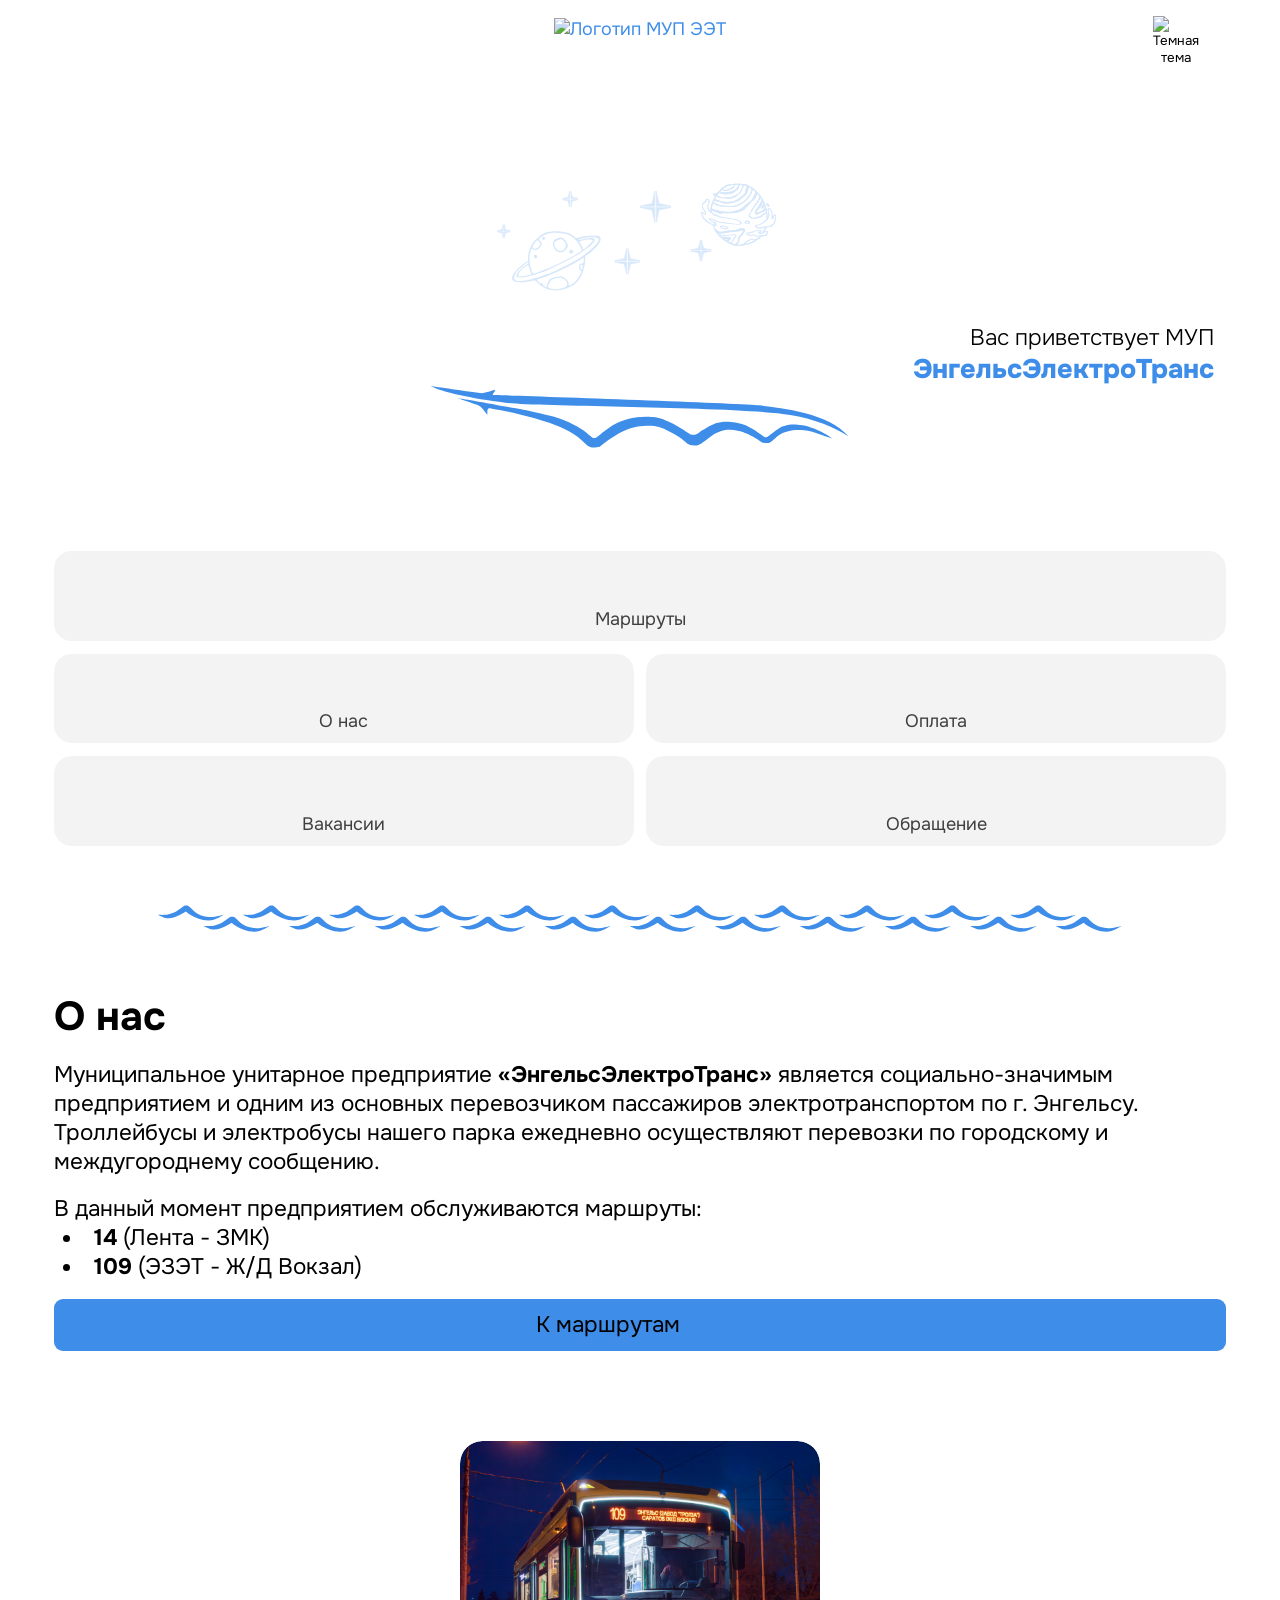
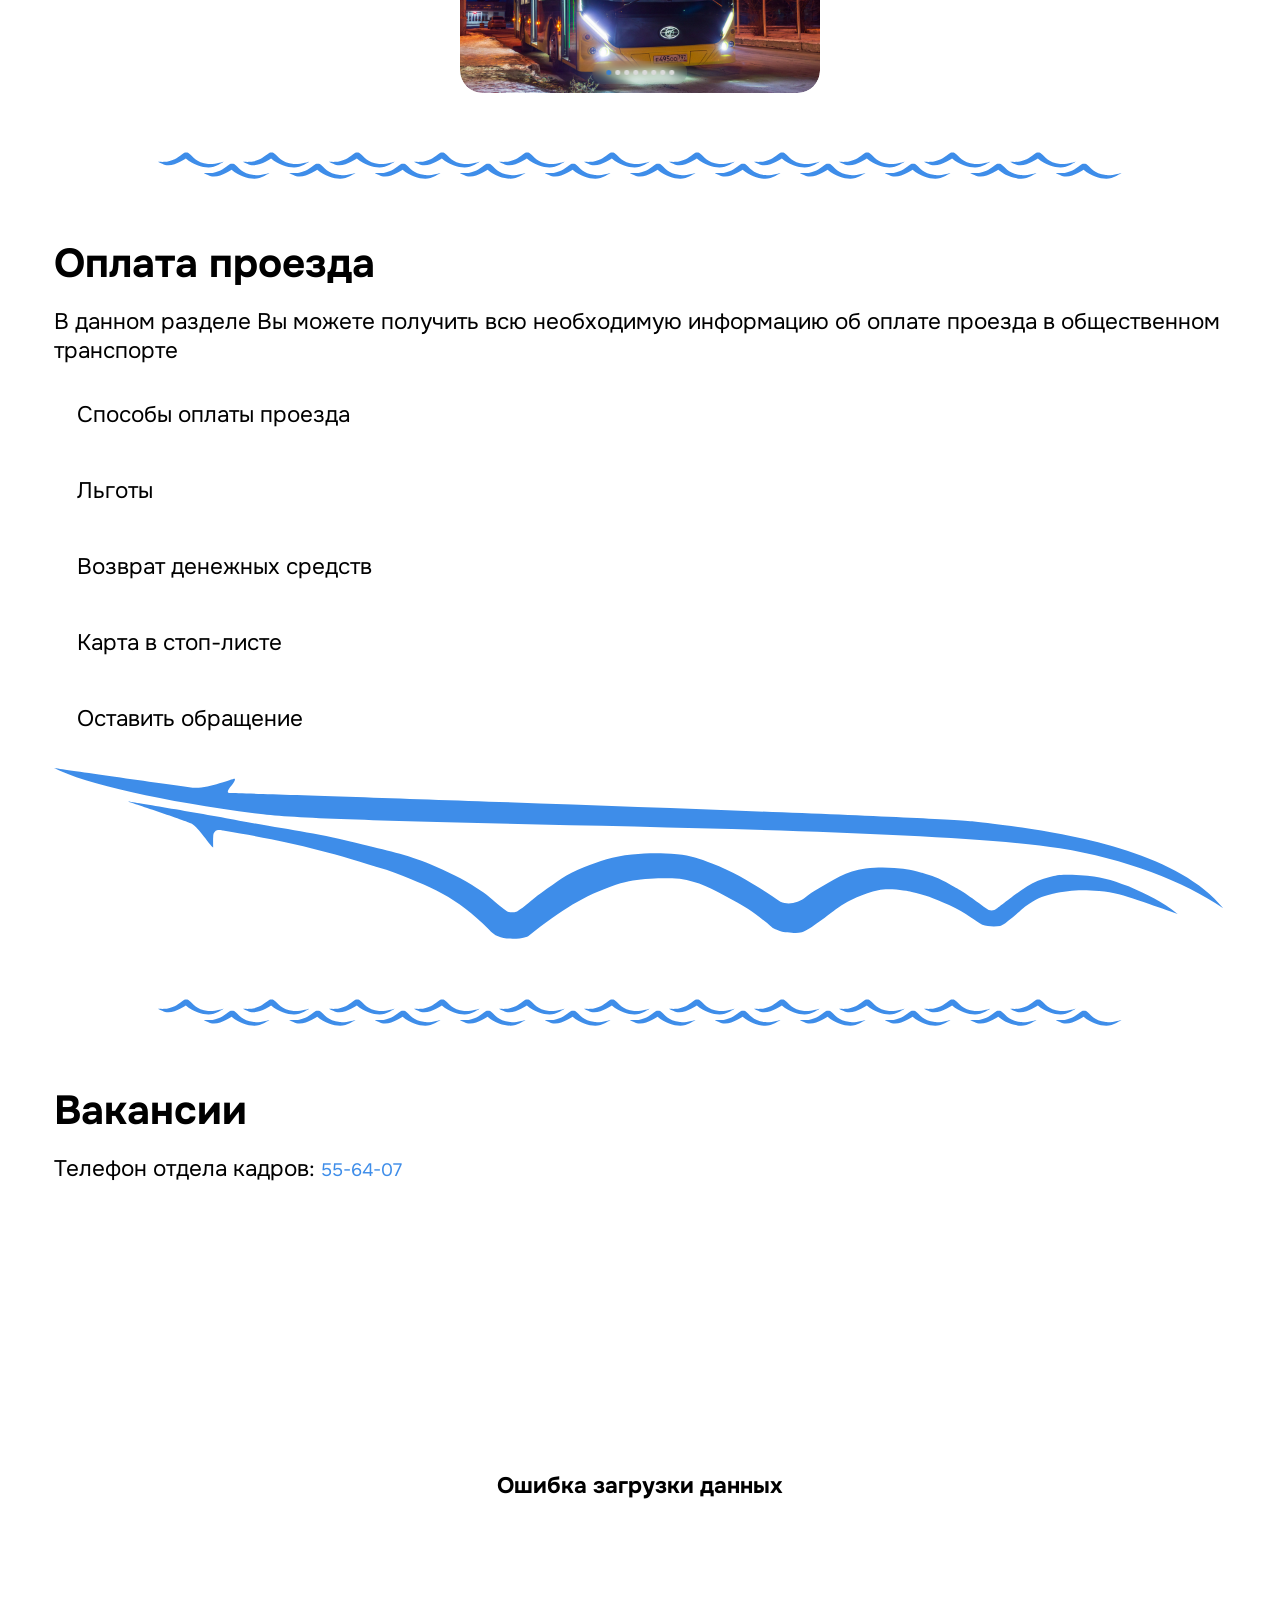
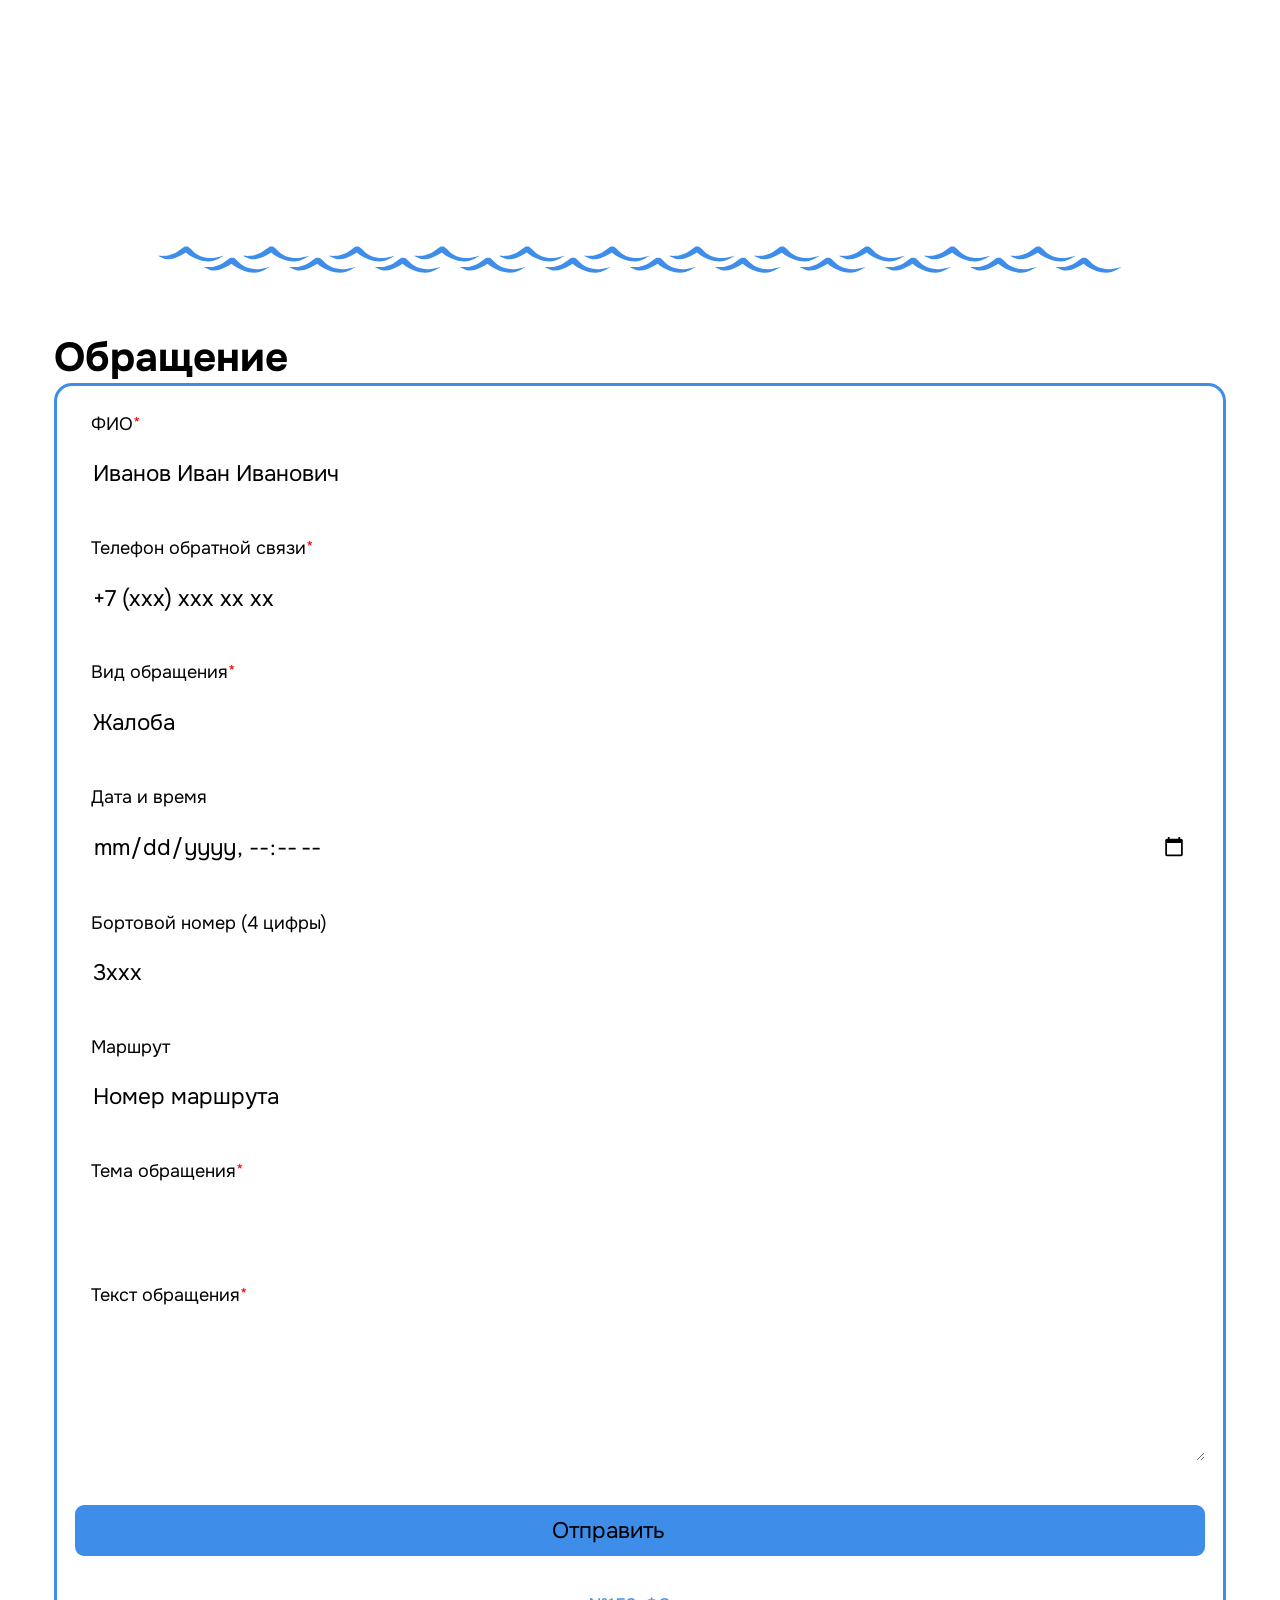
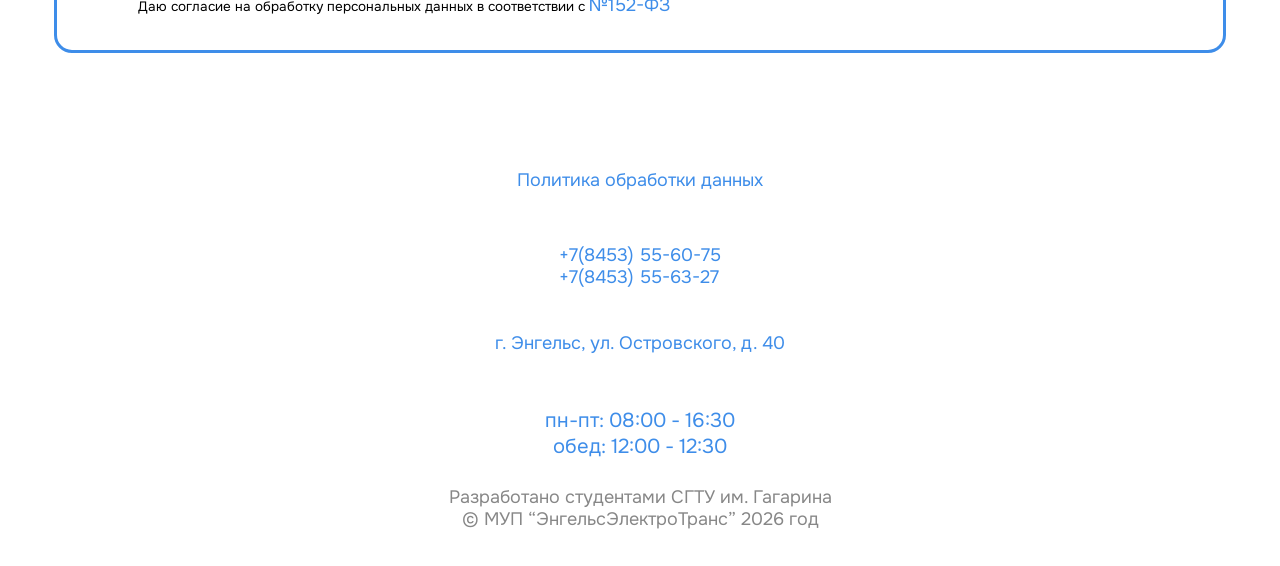
==== commit eb092c39: "Cosmetic changes" ====
--- a/src/pages/index.html
+++ b/src/pages/index.html
@@ -68,7 +68,14 @@
             </svg>
             <p>Маршруты</p>
           </button>
-          <button id="about-button">
+          <button
+            id="about-button"
+            onclick="
+              document
+                .getElementById('about-section')
+                .scrollIntoView({ behavior: 'smooth' })
+            "
+          >
             <svg
               viewBox="0 0 31 31"
               fill="none"
@@ -83,7 +90,14 @@
 
             <p>О нас</p>
           </button>
-          <button id="payment-button">
+          <button
+            id="payment-button"
+            onclick="
+              document
+                .getElementById('payment-section')
+                .scrollIntoView({ behavior: 'smooth' })
+            "
+          >
             <svg
               viewBox="0 0 30 30"
               fill="none"
@@ -103,7 +117,14 @@
             </svg>
             <p>Оплата</p>
           </button>
-          <button id="jobs-button">
+          <button
+            id="jobs-button"
+            onclick="
+              document
+                .getElementById('jobs-section')
+                .scrollIntoView({ behavior: 'smooth' })
+            "
+          >
             <svg
               viewBox="0 0 31 31"
               fill="none"
@@ -118,7 +139,14 @@
             </svg>
             <p>Вакансии</p>
           </button>
-          <button id="request-button">
+          <button
+            id="request-button"
+            onclick="
+              document
+                .getElementById('request-section')
+                .scrollIntoView({ behavior: 'smooth' })
+            "
+          >
             <svg
               viewBox="0 0 31 31"
               fill="none"
@@ -134,7 +162,24 @@
           </button>
         </div>
       </section>
-      <hr />
+      <div class="divider">
+        <img src="../assets/images/waves.svg" alt="" /><img
+          src="../assets/images/waves.svg"
+          alt=""
+        /><img src="../assets/images/waves.svg" alt="" /><img
+          src="../assets/images/waves.svg"
+          alt=""
+        /><img src="../assets/images/waves.svg" alt="" /><img
+          src="../assets/images/waves.svg"
+          alt=""
+        /><img src="../assets/images/waves.svg" alt="" /><img
+          src="../assets/images/waves.svg"
+          alt=""
+        /><img src="../assets/images/waves.svg" alt="" /><img
+          src="../assets/images/waves.svg"
+          alt=""
+        /><img src="../assets/images/waves.svg" alt="" />
+      </div>
       <section class="screen-info" id="about-section">
         <div id="about-info">
           <h1>О нас</h1>
@@ -198,7 +243,7 @@
             </li>
           </ul>
           <div class="carousel-marker-group">
-            <span class="carousel-marker marker-active"></span
+            <span class="carousel-marker"></span
             ><span class="carousel-marker"></span
             ><span class="carousel-marker"></span
             ><span class="carousel-marker"></span
@@ -209,7 +254,26 @@
           </div>
         </div>
       </section>
-      <hr />
+
+      <div class="divider">
+        <img src="../assets/images/waves.svg" alt="" /><img
+          src="../assets/images/waves.svg"
+          alt=""
+        /><img src="../assets/images/waves.svg" alt="" /><img
+          src="../assets/images/waves.svg"
+          alt=""
+        /><img src="../assets/images/waves.svg" alt="" /><img
+          src="../assets/images/waves.svg"
+          alt=""
+        /><img src="../assets/images/waves.svg" alt="" /><img
+          src="../assets/images/waves.svg"
+          alt=""
+        /><img src="../assets/images/waves.svg" alt="" /><img
+          src="../assets/images/waves.svg"
+          alt=""
+        /><img src="../assets/images/waves.svg" alt="" />
+      </div>
+
       <section class="screen-info" id="payment-section">
         <div id="payment-info">
           <h1>Оплата проезда</h1>
@@ -219,7 +283,7 @@
           </p>
         </div>
         <div class="tabs-container">
-          <div class="tab">
+          <div class="tab" id="payment-methods-tab">
             <button class="tab-button">
               <p>Способы оплаты проезда</p>
               <svg
@@ -235,17 +299,46 @@
               </svg>
             </button>
             <p class="tab-text">
-              Оплатить проезд в транспорте можно как наличными, банковской или льготной картой, а также посредством оплаты по QR-коду.
-              При наличном и безналичном способе, оплата проезда производится у водителя или кондуктора. Стоимость проезда может варьироваться от способа оплаты или конечного пункта назначения пассажира.
-              При безналичном способе оплаты, пассажир обязан оплатить проезд одним из вариантов, принимаемых терминалом: личная банковская карта, льготная транспортная карта Саратовской области или транспортная карта "Тройка".
-              После оплаты проезда, водитель или кондуктор обязаны выдать билет, подтверждающий факт оплаты. Сохраняйте билетный талон до конца поездки.
-              В случае, если на карте недостаточно средств для оплаты проезда, карта блокируется и попадает в стоп-лист, после чего оплата проезда по ней становится невозможной, до момента погашения задолженности по этой карте.
-              Подробнее о выводе карты из стоп-листа в разделе <b>Карта в стоп-листе</b>.
-              Если при попытке оплатить проезд безналичным расчетом, у терминала появились технические неполадки, независимые от пассажира, проезд необходимо оплатить наличным расчетом или покинуть транспортное средство, если наличный способ оплаты Вами невозможен. В случае, если водитель и/или кондуктор требуют оплатить проезд посредством 
-              перевода денежных средств на какой-либо счет, оставьте жалобу в разделе "Обращения", указав время, маршрут и бортовой номер транспортного средства, для дальнейших разбирательств с экипажем транспортного средства.
-              Напоминаем, что за безбилетный проезд предусмотрена административная ответственность по статье 4.2 Закона Саратовской области от 29.07.2009 N104-ЗСО "Об административных правонарушениях на территории Саратовской области" и карается штрафом в размере 500 рублей.</p>
-          </div>
-          <div class="tab">
+              Оплатить проезд в транспорте можно как наличными, банковской или
+              льготной картой, а также посредством оплаты по QR-коду.<br />
+              При наличном и безналичном способе, оплата проезда производится у
+              водителя или кондуктора. Стоимость проезда может варьироваться от
+              способа оплаты или конечного пункта назначения пассажира.<br />
+              При безналичном способе оплаты, пассажир обязан оплатить проезд
+              одним из вариантов, принимаемых терминалом: личная банковская
+              карта,
+              <a onclick="openTabAndScroll('benefits-tab')"
+                >льготная транспортная карта Саратовской области</a
+              >
+              или транспортная карта "Тройка".<br />
+              После оплаты проезда, водитель или кондуктор обязаны выдать билет,
+              подтверждающий факт оплаты. Сохраняйте билетный талон до конца
+              поездки.<br />
+              В случае, если на карте недостаточно средств для оплаты проезда,
+              карта блокируется и попадает в стоп-лист, после чего оплата
+              проезда по ней становится невозможной, до момента погашения
+              задолженности по этой карте.<br />
+              Подробнее о выводе карты из стоп-листа в разделе
+              <a onclick="openTabAndScroll('stop-list-tab')"
+                >Карта в стоп-листе</a
+              >.<br />
+              Если при попытке оплатить проезд безналичным расчетом, у терминала
+              появились технические неполадки, независимые от пассажира, проезд
+              необходимо оплатить наличным расчетом или покинуть транспортное
+              средство, если наличный способ оплаты Вами невозможен. В случае,
+              если водитель и/или кондуктор требуют оплатить проезд посредством
+              перевода денежных средств на какой-либо счет, оставьте жалобу в
+              разделе "Обращения", указав время, маршрут и бортовой номер
+              транспортного средства, для дальнейших разбирательств с экипажем
+              транспортного средства.<br />
+              Напоминаем, что за безбилетный проезд предусмотрена
+              административная ответственность по статье 4.2 Закона Саратовской
+              области от 29.07.2009 N104-ЗСО "Об административных
+              правонарушениях на территории Саратовской области" и карается
+              штрафом в размере 500 рублей.
+            </p>
+          </div>
+          <div class="tab" id="benefits-tab">
             <button class="tab-button">
               <p>Льготы</p>
               <svg
@@ -261,16 +354,42 @@
               </svg>
             </button>
             <p class="tab-text">
-              К оплате принимаются только льготная транспортная карта Саратовской области. При оплате по данной карте необходимо иметь при себе документ, подтверждающий право предоставление льготного проезда.<br>
-              Оплата проезда по льготной карте доступна только один раз в один оборотный круг движения транспортного средства, т.е. до тех пор, пока транспортное средство не сделает полный круг по полному маршруту.<br>
-              Количество поездок по льготной карте не ограничено. Срок действия карты неограничен.<br><br>
-              Какие группы лиц могут получить льготную карту: пенсионеры, студенты ВУЗов очной формы обучения, ветераны труда регионального или федерального значения, инвалиды, школьники. Получить льготную карту можно при предоставлении документов, подтверждающих статус, имеющийся в перечне групп лиц, имеющих право на льготный проезд.<br>
-              Полный перечень льготных категорий имеющих право на получение карты вы можете посмотреть на <a href="https://social.saratov.gov.ru/tematicheskie_sajty/lgotnyy_proezd/transportnaya_karta/">сайте министерства труда и социальной защиты</a>. <br>
-              Обратите внимание, что согласно <a href="https://docs.cntd.ru/document/467708803">постановлению Правительства Саратовской области от 30.12.2015 № 678-П (с изм. от 06.06.2023 № 496-П)</a> льготный проездной билет действителен только при предъявлении документа подтверждающего право на льготу. <br>
-              Все информация о ЛТК Саратовской области размещена на <a href="https://saratovtk.ru">сайте оператора карты</a>.<br>
+              К оплате принимаются только льготная транспортная карта
+              Саратовской области. При оплате по данной карте необходимо иметь
+              при себе документ, подтверждающий право предоставление льготного
+              проезда.<br />
+              Оплата проезда по льготной карте доступна только один раз в один
+              оборотный круг движения транспортного средства, т.е. до тех пор,
+              пока транспортное средство не сделает полный круг по полному
+              маршруту.<br />
+              Количество поездок по льготной карте не ограничено. Срок действия
+              карты неограничен.<br />
+              <br />
+              Какие группы лиц могут получить льготную карту: пенсионеры,
+              студенты ВУЗов очной формы обучения, ветераны труда регионального
+              или федерального значения, инвалиды, школьники. Получить льготную
+              карту можно при предоставлении документов, подтверждающих статус,
+              имеющийся в перечне групп лиц, имеющих право на льготный
+              проезд.<br />
+              <br />
+              Полный перечень льготных категорий имеющих право на получение
+              карты вы можете посмотреть на
+              <a
+                href="https://social.saratov.gov.ru/tematicheskie_sajty/lgotnyy_proezd/transportnaya_karta/"
+                >сайте министерства труда и социальной защиты</a
+              >.<br />
+              Обратите внимание, что согласно
+              <a href="https://docs.cntd.ru/document/467708803"
+                >постановлению Правительства Саратовской области от 30.12.2015 №
+                678-П (с изм. от 06.06.2023 № 496-П)</a
+              >
+              льготный проездной билет действителен только при предъявлении
+              документа подтверждающего право на льготу.<br />
+              Все информация о ЛТК Саратовской области размещена на
+              <a href="https://saratovtk.ru">сайте оператора карты</a>.
             </p>
           </div>
-          <div class="tab">
+          <div class="tab" id="refund-tab">
             <button class="tab-button">
               <p>Возврат денежных средств</p>
               <svg
@@ -286,13 +405,29 @@
               </svg>
             </button>
             <p class="tab-text">
-              В случае остановки подвижного состава в связи с его неисправностью, ДТП или другими причинами, пассажиры вправе воспользоваться приобретенным билетом для проезда в другом транспортном средстве того же маршрута (п. 34 «Правил перевозок пассажиров и багажа автомобильным транспортом и городским наземным электрическим транспортом» № 1586 от 01.10.2020). <br>
-              В случае, когда пассажир не имеет возможности проезда в другом транспортном средстве, законом предусмотрено удовлетворение перевозчиком требования потребителя (пассажира) о возврате уплаченной суммы в связи с отказом от исполнения договора в 10-тидневный срок со дня предъявления соответствующего требования (п.1 ст. 31 закона «О защите прав потребителей»). <br>
-              Возврат денежных средств производится только по письменному заявлению пассажира в управлении МУПП «ЭЭТ». Водитель и кондуктор не имеют права и возможности самостоятельно возвращать деньги за проезд.<br>
-              Возврат платы за проезд производится по адресу г. Энгельс, ул. Островского д. 40 с 10.00 до 18.00. Возврат оформляется только при наличии билета, подтверждающего оплату проезда, и документа, подтверждающего личность пассажира.
+              В случае остановки подвижного состава в связи с его
+              неисправностью, ДТП или другими причинами, пассажиры вправе
+              воспользоваться приобретенным билетом для проезда в другом
+              транспортном средстве того же маршрута (п. 34 «Правил перевозок
+              пассажиров и багажа автомобильным транспортом и городским наземным
+              электрическим транспортом» № 1586 от 01.10.2020).<br />
+              В случае, когда пассажир не имеет возможности проезда в другом
+              транспортном средстве, законом предусмотрено удовлетворение
+              перевозчиком требования потребителя (пассажира) о возврате
+              уплаченной суммы в связи с отказом от исполнения договора в
+              10-тидневный срок со дня предъявления соответствующего требования
+              (п.1 ст. 31 закона «О защите прав потребителей»).<br />
+              Возврат денежных средств производится только по письменному
+              заявлению пассажира в управлении МУПП «ЭЭТ». Водитель и кондуктор
+              не имеют права и возможности самостоятельно возвращать деньги за
+              проезд.<br />
+              Возврат платы за проезд производится по адресу г. Энгельс, ул.
+              Островского д. 40 с 10.00 до 18.00. Возврат оформляется только при
+              наличии билета, подтверждающего оплату проезда, и документа,
+              подтверждающего личность пассажира.
             </p>
           </div>
-          <div class="tab">
+          <div class="tab" id="stop-list-tab">
             <button class="tab-button">
               <p>Карта в стоп-листе</p>
               <svg
@@ -308,13 +443,28 @@
               </svg>
             </button>
             <p class="tab-text">
-              В большинстве случаев карта попадает в стоп-лист, если на ней недостаточно денег для оплаты проезда. Пассажир может быть не в курсе, что деньги не списались, это становится известно только во время следующей поездки. Если терминал выдает информацию, что карта в стоп-листе, это не значит, что сейчас на ней нет денег, это значит, 
-              что не была оплачена предыдущая поездка. В этом случае можно оплатить проезд другой картой или наличными. Иногда может сразу прийти оповещение о списании средств, а затем сообщение об оплате проезда. В этом случае оплачивается текущая поездка, а деньги списываются за предыдущую. Чтобы вывести карту из стоп-листа, нужно пополнить баланс и погасить задолженность.<br>
-              В случае, если Ваша карта попала в стоп-лист, вы можете обратиться на линию службы технической поддержки, позвонив по номеру
-              +7(8452)39-03-53 или погасить задолженность онлайн, перейдя на сайт <a href="https://bilet.nspk.ru">НСПК МИР</a> или <a href="https://securepayments.sberbank.ru/sberbilet/#/auth/login">СберБилет</a>
+              В большинстве случаев карта попадает в стоп-лист, если на ней
+              недостаточно денег для оплаты проезда. Пассажир может быть не в
+              курсе, что деньги не списались, это становится известно только во
+              время следующей поездки. Если терминал выдает информацию, что
+              карта в стоп-листе, это не значит, что сейчас на ней нет денег,
+              это значит, что не была оплачена предыдущая поездка. В этом случае
+              можно оплатить проезд другой картой или наличными. Иногда может
+              сразу прийти оповещение о списании средств, а затем сообщение об
+              оплате проезда. В этом случае оплачивается текущая поездка, а
+              деньги списываются за предыдущую. Чтобы вывести карту из
+              стоп-листа, нужно пополнить баланс и погасить задолженность.<br />
+              В случае, если Ваша карта попала в стоп-лист, вы можете обратиться
+              на линию службы технической поддержки, позвонив по номеру<br />
+              +7 8452 39-03-53 или погасить задолженность онлайн, перейдя на
+              сайт <a href="https://bilet.nspk.ru/">НСПК МИР</a> или
+              <a
+                href="https://securepayments.sberbank.ru/sberbilet/#/auth/login"
+                >СберБилет</a
+              >
             </p>
           </div>
-          <div class="tab">
+          <div class="tab" id="request-tab">
             <button class="tab-button">
               <p>Оставить обращение</p>
               <svg
@@ -330,10 +480,25 @@
               </svg>
             </button>
             <p class="tab-text">
-              Если Вы столкнулись с проблемами при оплате проезда, нарушениями Ваших прав и нарушениями со стороны водителя и/или кондуктора при оплате проезда напишите обращение.<br>
-              Для написания обращения необходимо указать Ваши данные (ФИО и номер телефона для обратной связи), дату и время происшествия (посмотрите на чеке, если он был выдан). Настоятельно рекомендуем сохранять выданные чеки!<br>
-              В процессе рассмотрения обращения будут просматриваться записи с камер видеонаблюдения, установленных в троллейбусе.<br>
-              В случае написания заведомо ложной информации с целью получения личной выгоды на Вас будет заведено уголовное дело.
+              Если Вы столкнулись с проблемами при оплате проезда, нарушениями
+              Ваших прав и нарушениями со стороны водителя и/или кондуктора при
+              оплате проезда напишите обращение.<br />
+              Для написания обращения необходимо указать Ваши данные (ФИО и
+              номер телефона для обратной связи), дату и время происшествия
+              (посмотрите на чеке, если он был выдан). Настоятельно рекомендуем
+              сохранять выданные чеки!<br />
+              В процессе рассмотрения обращения будут просматриваться записи с
+              камер видеонаблюдения, установленных в троллейбусе.<br />
+              В случае написания заведомо ложной информации с целью получения
+              личной выгоды на Вас будет заведено уголовное дело.<br />
+              <a
+                onclick="
+                  document
+                    .getElementById('request-section')
+                    .scrollIntoView({ behavior: 'smooth' })
+                "
+                >Перейти в раздел обращений</a
+              >
             </p>
           </div>
         </div>
@@ -343,14 +508,31 @@
           alt=""
         />
       </section>
-      <hr />
+      <div class="divider">
+        <img src="../assets/images/waves.svg" alt="" /><img
+          src="../assets/images/waves.svg"
+          alt=""
+        /><img src="../assets/images/waves.svg" alt="" /><img
+          src="../assets/images/waves.svg"
+          alt=""
+        /><img src="../assets/images/waves.svg" alt="" /><img
+          src="../assets/images/waves.svg"
+          alt=""
+        /><img src="../assets/images/waves.svg" alt="" /><img
+          src="../assets/images/waves.svg"
+          alt=""
+        /><img src="../assets/images/waves.svg" alt="" /><img
+          src="../assets/images/waves.svg"
+          alt=""
+        /><img src="../assets/images/waves.svg" alt="" />
+      </div>
       <section class="screen-info" id="jobs-section">
         <div id="jobs-info">
           <h1>Вакансии</h1>
           <p>Телефон отдела кадров: <a href="tel:556407">55-64-07</a></p>
         </div>
-         <div class="tabs-container">
-         <!-- <div class="tab">
+        <div class="tabs-container">
+          <!-- <div class="tab">
             <button class="tab-button">
               <p>Кондуктор</p>
               <svg
@@ -472,11 +654,28 @@
                 />
               </svg>
             </button>
-            <p class="tab-text"></p> -->
-          </div>
+            <p class="tab-text"></p> 
+          </div>-->
         </div>
       </section>
-      <hr />
+      <div class="divider">
+        <img src="../assets/images/waves.svg" alt="" /><img
+          src="../assets/images/waves.svg"
+          alt=""
+        /><img src="../assets/images/waves.svg" alt="" /><img
+          src="../assets/images/waves.svg"
+          alt=""
+        /><img src="../assets/images/waves.svg" alt="" /><img
+          src="../assets/images/waves.svg"
+          alt=""
+        /><img src="../assets/images/waves.svg" alt="" /><img
+          src="../assets/images/waves.svg"
+          alt=""
+        /><img src="../assets/images/waves.svg" alt="" /><img
+          src="../assets/images/waves.svg"
+          alt=""
+        /><img src="../assets/images/waves.svg" alt="" />
+      </div>
       <section class="screen-info" id="request-section">
         <div><h1>Обращение</h1></div>
         <form action="">
@@ -549,7 +748,16 @@
 
             <div class="input-block">
               <label for="request-number">Бортовой номер (4 цифры)</label>
-              <input type="text" id="request-number" />
+              <input type="text" id="request-number" placeholder="3xxx" />
+            </div>
+
+            <div class="input-block">
+              <label for="request-route">Маршрут</label>
+              <input
+                type="text"
+                id="request-route"
+                placeholder="Номер маршрута"
+              />
             </div>
 
             <div class="input-block">
@@ -585,9 +793,8 @@
             <div class="input-block consert-block">
               <input type="checkbox" id="check-form" required />
               <label for="check-form"
-                >Я даю согласие на обработку персональных данных в соответствии
-                с Федеральным законом «О персональных данных» от 27.07.2006
-                №152-ФЗ.*</label
+                >Даю согласие на обработку персональных данных в соответствии с
+                <a href="">№152-ФЗ</a></label
               >
             </div>
           </fieldset>
--- a/src/assets/styles/style.css
+++ b/src/assets/styles/style.css
@@ -26,7 +26,8 @@
   --main-text-color: #323232;
   --buttons-text-color: #fff;
   --tab-backround-color: #ccdcee;
-  --active-tab-text-color: #334152;
+  --active-tab-text-color: #fff;
+  --request-type-text-color: #395576;
   --input-background-color: #d8e6f5;
   --footer-background-color: #282828;
   --label-text-color: #555555;
@@ -34,6 +35,7 @@
   --button-arrow-color: #fff;
   --placeholder-text-color: rgb(0 0 0 / 0.5);
   --tab-icon-color: #395576;
+  --marker-group-color: 255 255 255;
 }
 
 [theme="dark"] {
@@ -42,6 +44,7 @@
   --buttons-text-color: #252525;
   --tab-backround-color: #424e5c;
   --active-tab-text-color: #252525;
+  --request-type-text-color: #66a2e9;
   --input-background-color: #4c5866;
   --footer-background-color: #000;
   --label-text-color: #d0d0d0;
@@ -49,13 +52,15 @@
   --button-arrow-color: #252525;
   --placeholder-text-color: rgb(255 255 255 / 0.5);
   --tab-icon-color: #0d233e;
+  --marker-group-color: 0 0 0;
 }
 
 body {
   background-color: var(--background-color);
 }
 
-section:not(:first-child) {
+section:not(:first-child),
+.tab {
   scroll-margin-top: min(9dvh, 19dvw);
 }
 
@@ -82,7 +87,7 @@
 header {
   position: sticky;
   top: 0;
-  z-index: 1;
+  z-index: 3;
   height: 9dvh;
   width: 100%;
   background-color: var(--background-color);
@@ -120,9 +125,21 @@
   gap: 5px;
 }
 
-hr {
-  border: none;
-  height: min(3.25dvh, 4.5rem);
+.divider {
+  display: flex;
+  justify-content: center;
+  flex-wrap: wrap;
+  overflow: hidden;
+  height: min(7dvw, 3dvh);
+  padding-inline: 3dvw;
+}
+
+.divider > img:not(:first-child) {
+  margin-left: max(-7dvw, -3dvh);
+}
+
+.divider > img {
+  height: 100%;
 }
 
 .screen-info {
@@ -259,17 +276,40 @@
   gap: 15px;
 }
 
+#route-alert {
+  display: flex;
+  flex-direction: column;
+  gap: min(2dvw, 1dvh);
+  padding: min(4.5dvw, 2dvh) min(5.5dvw, 3dvh);
+  background-color: rgb(255 0 0 / 0.1);
+  border-color: rgb(255 0 0 / 0.5);
+  border-width: min(0.5dvw, 0.25dvh);
+  border-style: solid;
+  border-radius: min(5.5dvw, 3dvh);
+}
+
+#route-alert p:first-child {
+  font-size: min(4dvw, 2dvh);
+  font-weight: 600;
+  color: #ff3d3d;
+}
+
+#route-alert p {
+  font-size: min(3.5dvw, 2dvh);
+  color: #e45151;
+}
+
 #route-data {
   display: flex;
   flex-direction: column;
-  align-items: flex-end; 
+  align-items: flex-end;
   text-align: right;
-  width: min-content; 
+  width: min-content;
   max-width: 60%;
 }
 
 #route-data p:first-child {
-  white-space: nowrap; 
+  white-space: nowrap;
   font-size: min(6dvw, 3dvh);
   font-weight: 700;
   color: var(--main-text-color);
@@ -508,17 +548,17 @@
 }
 
 #jobs-section {
-  min-height: 90dvh;           
-  display: flex;
-  flex-direction: column;    
-  justify-content: flex-start; 
+  min-height: 90dvh;
+  display: flex;
+  flex-direction: column;
+  justify-content: flex-start;
 }
 
 #jobs-section .tabs-container {
-  flex-grow: 1;                
-  display: flex;
-  flex-direction: column;
-  justify-content: center;     
+  flex-grow: 1;
+  display: flex;
+  flex-direction: column;
+  justify-content: center;
   width: 100%;
 }
 
@@ -550,7 +590,7 @@
 
 #jobs-section .tabs-container .tab {
   width: 100%;
-  margin-block: 0.1dvh;        
+  margin-block: 0.1dvh;
 }
 
 #about-section {
@@ -613,12 +653,17 @@
 }
 
 .gallery {
+  display: flex;
+  justify-content: center;
   position: relative;
 }
 
 .carousel {
+  --image-width: min(84dvw, 40dvh);
+  --image-height: min(59dvw, 28dvh);
   padding-left: 0;
-  height: min(59dvw, 28dvh);
+  width: var(--image-width);
+  height: var(--image-height);
   overflow-x: scroll;
   overflow-y: hidden;
   scroll-snap-type: x mandatory;
@@ -637,8 +682,9 @@
   flex: 0 0 100%;
 }
 .carousel-item img {
-  max-width: 100%;
-  max-height: 100%;
+  object-fit: cover;
+  width: var(--image-width);
+  height: var(--image-height);
   border-radius: min(5dvw, 2.5dvh);
 }
 
@@ -648,7 +694,7 @@
   left: 50%;
   translate: -50%;
   padding: min(2dvw, 1dvh) min(3dvw, 1.5dvh);
-  background-color: rgb(255 255 255 / 0.4);
+  background-color: rgb(var(--marker-group-color) / 0.4);
   backdrop-filter: blur(4px);
   border-radius: min(5dvw, 2.5dvh);
   display: flex;
@@ -663,7 +709,7 @@
   height: var(--marker-size);
   border-radius: 50%;
   background-color: #dadada;
-  transition: all 0.25s ease-in-out;
+  transition: all 250ms ease-in-out;
 }
 
 .marker-active {
@@ -749,7 +795,7 @@
   background-color: var(--tab-backround-color);
   border-radius: min(1.5rem, 1.5dvh);
   position: relative;
-  transition: background-color 0.25s ease-in-out;
+  transition: background-color 250ms ease-in-out;
   padding: min(2.5dvw, 1dvh) min(5dvw, 2.5dvh);
 }
 
@@ -773,7 +819,7 @@
 
 .tab-button svg {
   width: min(5%, 5dvh);
-  transition: transform 0.25s ease-in-out;
+  transition: transform 250ms ease-in-out;
 }
 
 .tab-button svg path {
@@ -789,18 +835,24 @@
   max-height: 0;
   overflow: hidden;
   transition:
-    max-height 0.25s ease-in-out,
-    padding-block 0.25s ease-in-out;
+    max-height 250ms ease-in-out,
+    padding-block 250ms ease-in-out;
   font-weight: 200;
   font-size: min(2rem, 2dvh);
 }
 
+.tab-text a {
+  font-weight: 700;
+  color: var(--main-text-color);
+}
+
 .tab.active {
   background-color: #6189b8;
 }
 
 .tab.active button p,
-.tab.active p {
+.tab.active p,
+.tab.active p a {
   color: var(--active-tab-text-color);
 }
 
@@ -846,6 +898,7 @@
 .dropdown-button,
 textarea {
   background-color: var(--input-background-color);
+  color: var(--main-text-color);
   border-width: 0;
   border-radius: min(3rem, 2dvh);
   min-height: 5.5dvh;
@@ -862,33 +915,34 @@
 .dropdown-button {
   position: relative;
   justify-content: space-between;
-  z-index: 12;
-  display: flex;
-  align-items: center;
-}
-
-.dropdown > button > svg {
-  transition: transform 0.25s ease-in-out;
-}
-
-.dropdown.active > button > svg {
-  transform: rotate(180deg);
+  z-index: 2;
+  display: flex;
+  align-items: center;
+}
+
+.dropdown-button > p {
+  color: var(--request-type-text-color);
+}
+
+.dropdown-button > svg > path {
+  fill: var(--request-type-text-color);
 }
 
 .dropdown-content {
   overflow: hidden;
-  max-height: 0;
   width: 100%;
   position: absolute;
   top: 2.75dvh;
+  max-height: 0;
   left: 0;
-  transition: max-height 0.25s ease-in-out;
-  z-index: 11;
-  max-height: 0;
+  transition: max-height 250ms ease-in-out;
+  z-index: 1;
+  display: block;
 }
 
 .dropdown-content > div {
   background-color: var(--input-background-color);
+  color: var(--request-type-text-color);
   min-height: 5.5dvh;
   padding: min(3dvw, 2dvh);
   display: flex;
@@ -903,46 +957,38 @@
   border-radius: 0 0 min(3rem, 2dvh) min(3rem, 2dvh);
 }
 
-.dropdown.active .dropdown-content {
-  max-height: 50dvh;
-  z-index: 10;
-}
-
-.dropdown-content {
-  display: block;
-  max-height: 0;
-  overflow: hidden;
-  transition: max-height 0.4s ease-in-out;
-  position: absolute;
-  width: 100%;
-  z-index: 10;
-}
-
-.dropdown.active .dropdown-content {
-  max-height: 300px;
-}
-
 .consert-block {
-  flex-direction: row !important;
-  align-items: flex-start;
-  gap: 12px;
-  padding-block: 10px;
-}
-
-.consert-block input#check-form {
-  width: min(3dvw, 2dvh) !important;
-  height: min(3dvw, 2dvh) !important;
-  flex-shrink: 0;
-  margin-top: 0;
-  cursor: pointer;
+  flex-direction: row;
+  align-items: center;
+  padding: min(2dvw, 1dvh) min(5dvw, 2.5dvh);
+  gap: min(3.5dvw, 1.5dvh);
+}
+
+.consert-block input {
+  appearance: none;
+  display: grid;
+  place-content: center;
+  min-height: 0;
+  width: min(5dvw, 2dvh);
+  height: min(5dvw, 2dvh);
+  background-color: var(--input-background-color);
+  border-radius: min(1dvw, 0.5dvh);
+}
+
+.consert-block input:checked::before {
+  content: "";
+  background-color: var(--main-text-color);
+  width: min(3dvw, 1.5dvh);
+  height: min(3dvw, 1.5dvh);
+  clip-path: polygon(14% 44%, 0 65%, 50% 100%, 100% 16%, 80% 0%, 43% 62%);
 }
 
 .consert-block label {
-  padding-inline-start: 0 !important;
-  font-size: min(1.8rem, 1.7dvh) !important;
-  line-height: 1.3;
+  padding-inline-start: 0;
+  font-size: min(3dvw, 1.5dvh);
   cursor: pointer;
   user-select: none;
+  color: var(--main-text-color);
 }
 
 input::placeholder {
@@ -955,6 +1001,10 @@
 
 .justify {
   justify-content: space-between;
+}
+
+.no-border {
+  border: none;
 }
 
 iframe {
@@ -975,25 +1025,17 @@
 }
 
 tr td {
-  font-weight: 400; 
-}
-
-.route-alert {
-  background: rgb(255 68 68 / 0.05) !important; 
-  border: 2px solid #ff4444; 
-  border-radius: min(6.5dvw, 3dvh);
-  padding: min(4dvw, 2dvh);
-  color: #ff4444;
-  margin-bottom: min(4dvw, 2dvh);
-}
-
-.route-alert b {
-  display: block;
-  margin-bottom: 5px;
-  font-size: 1.1em;
-}
-
-#price-frame, #table-wrapper {
+  font-weight: 400;
+}
+
+#price-frame,
+#table-wrapper {
   background-color: var(--section-secondary-color);
   width: 100%;
-}+}
+
+#policy-section h1 {
+  color: var(--main-text-color);
+  font-size: min(7dvw, 3.5dvh);
+  text-align: center;
+}
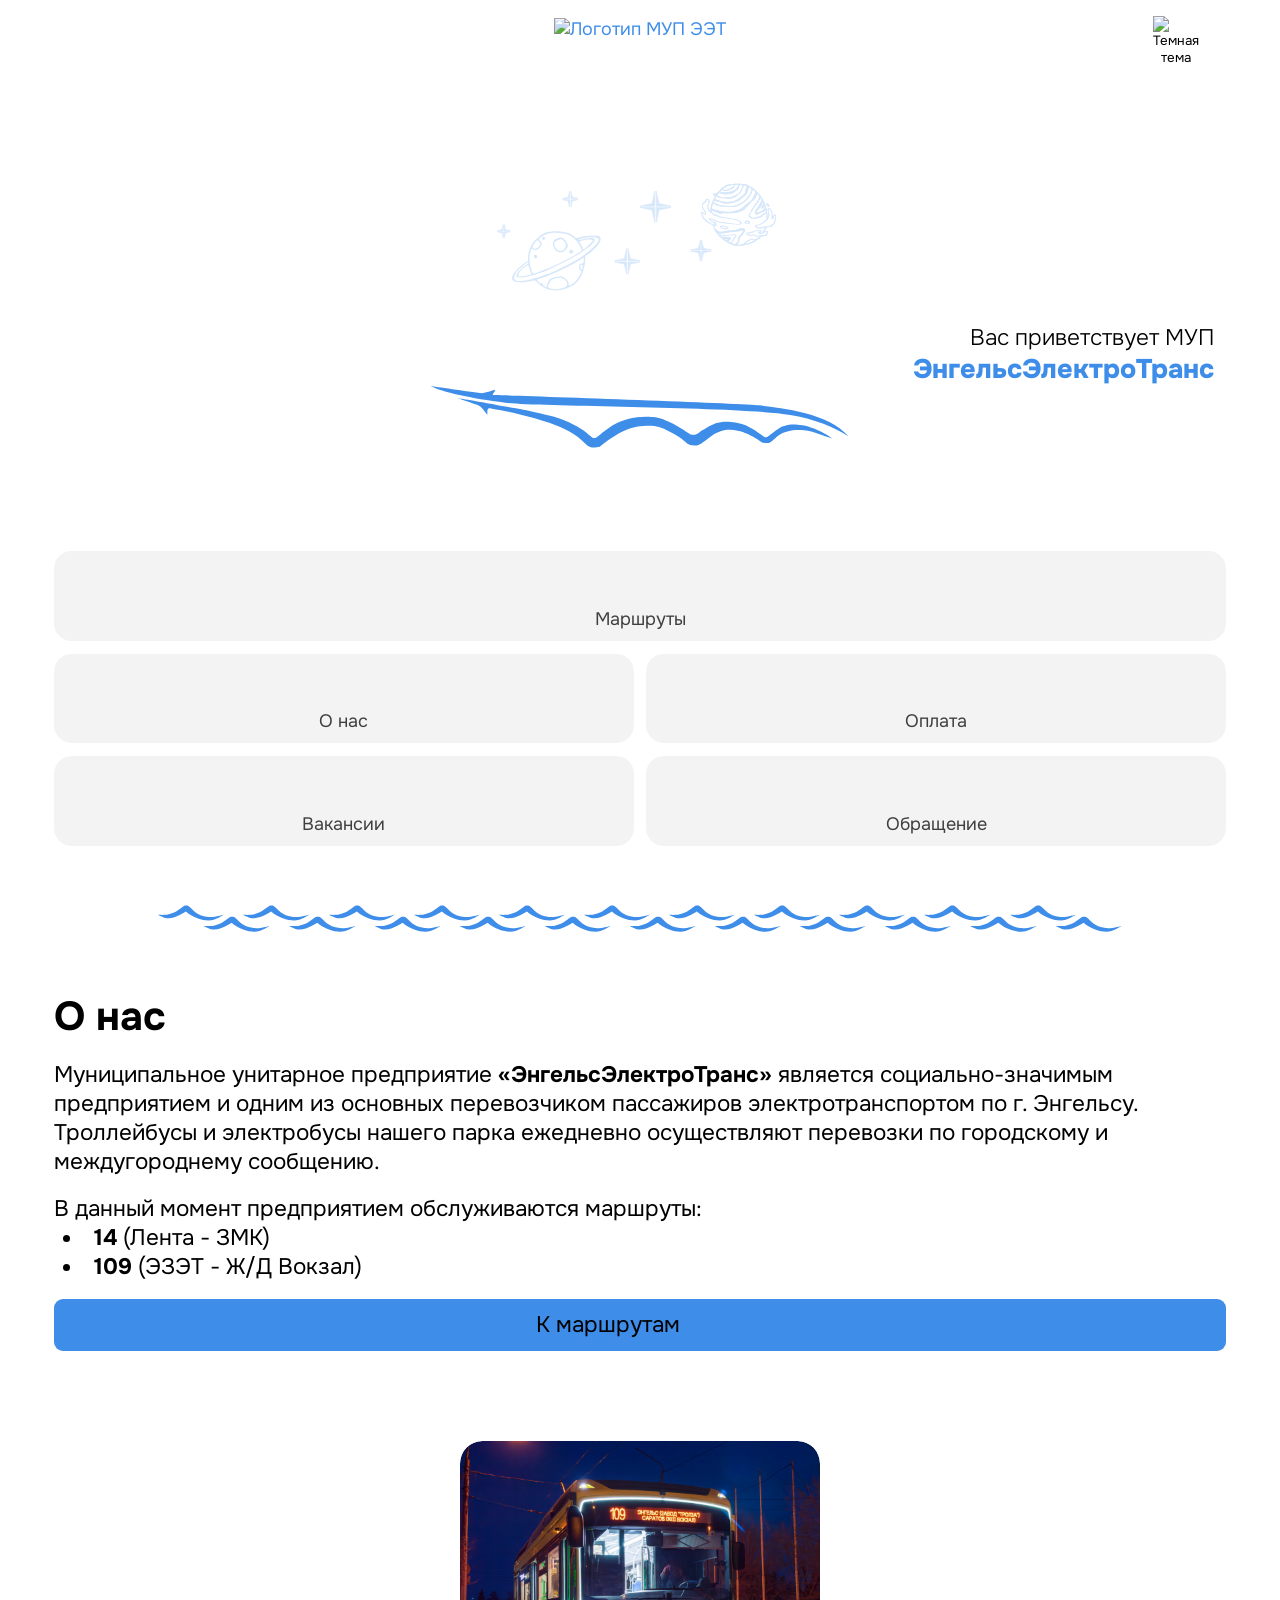
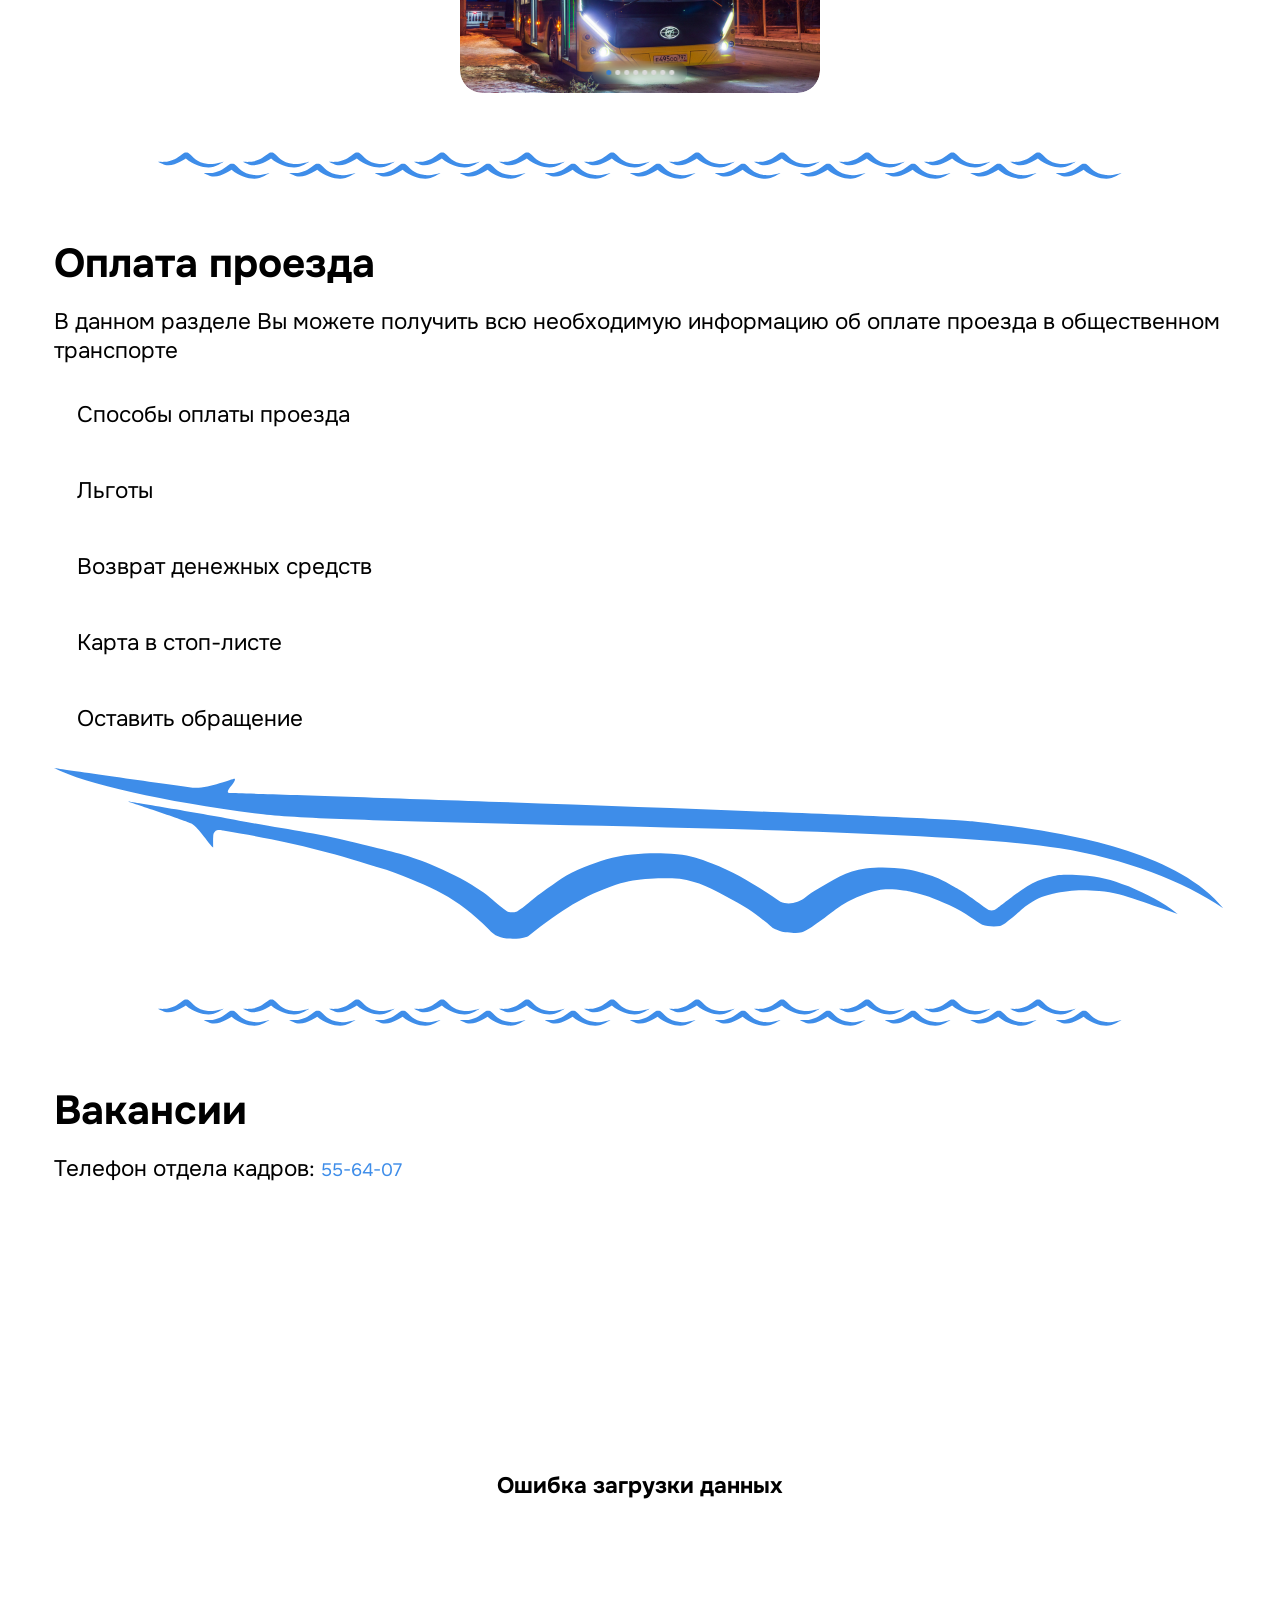
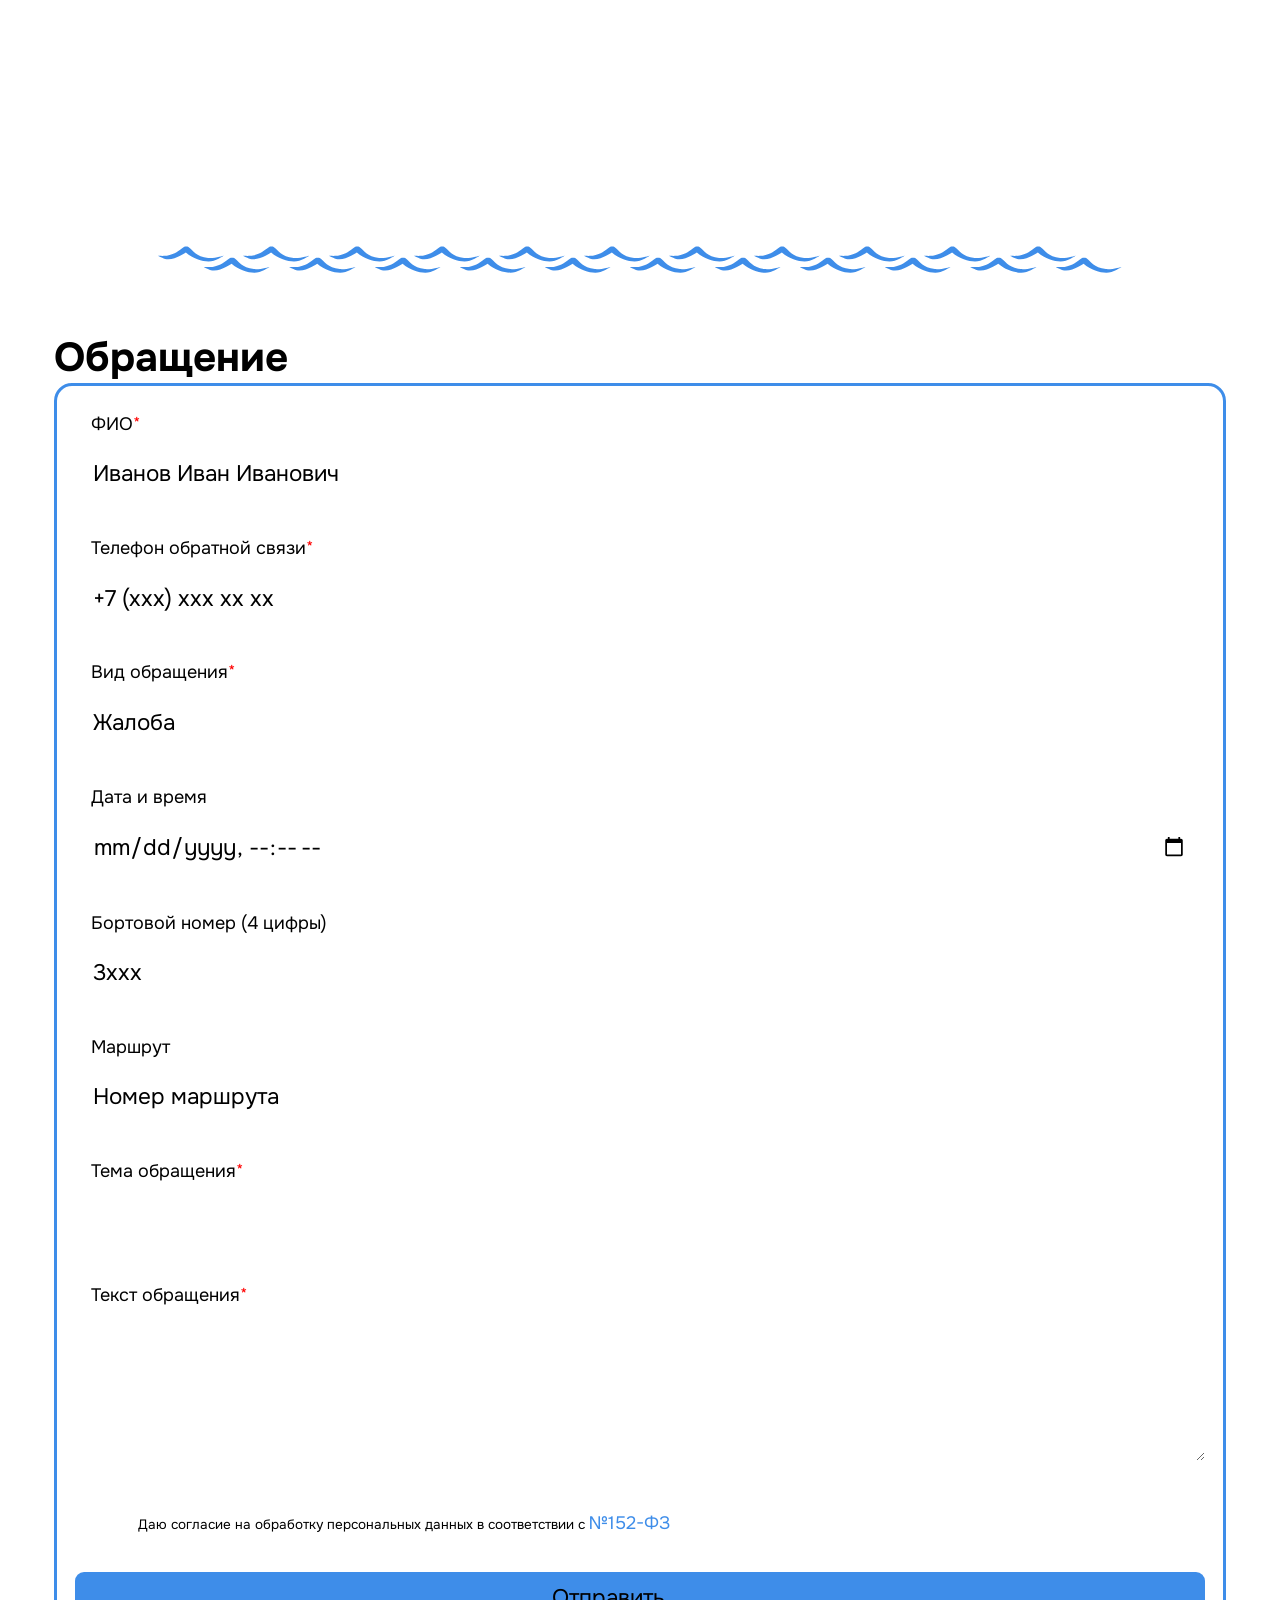
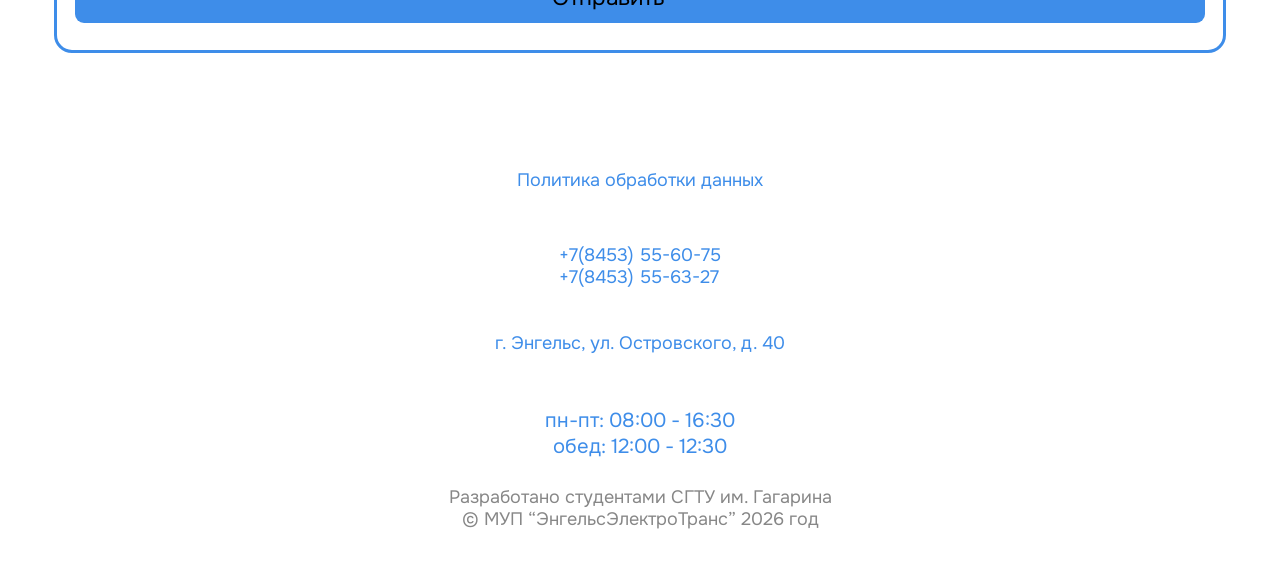
==== commit aa480745: "move consert block & fix css" ====
--- a/src/pages/index.html
+++ b/src/pages/index.html
@@ -774,6 +774,13 @@
 
             <div class="g-recaptcha"></div>
 
+            <div class="input-block consert-block">
+              <input type="checkbox" id="check-form" required />
+              <label for="check-form"
+                >Даю согласие на обработку персональных данных в соответствии с
+                <a href="">№152-ФЗ</a></label
+              >
+            </div>
             <div class="input-block">
               <button id="send-request-button">
                 Отправить
@@ -790,13 +797,6 @@
                 </svg>
               </button>
             </div>
-            <div class="input-block consert-block">
-              <input type="checkbox" id="check-form" required />
-              <label for="check-form"
-                >Даю согласие на обработку персональных данных в соответствии с
-                <a href="">№152-ФЗ</a></label
-              >
-            </div>
           </fieldset>
         </form>
       </section>
--- a/src/assets/styles/style.css
+++ b/src/assets/styles/style.css
@@ -51,7 +51,7 @@
   --main-icon-color: #fff;
   --button-arrow-color: #252525;
   --placeholder-text-color: rgb(255 255 255 / 0.5);
-  --tab-icon-color: #0d233e;
+  --tab-icon-color: #fff;
   --marker-group-color: 0 0 0;
 }
 
@@ -837,8 +837,8 @@
   transition:
     max-height 250ms ease-in-out,
     padding-block 250ms ease-in-out;
-  font-weight: 200;
-  font-size: min(2rem, 2dvh);
+  font-weight: 400;
+  font-size: min(2.3rem, 2.3dvh);
 }
 
 .tab-text a {
@@ -862,6 +862,10 @@
 
 .tab.active svg {
   transform: rotate(180deg);
+}
+
+.tab.active svg path {
+  fill: var(--active-tab-text-color);
 }
 
 fieldset {
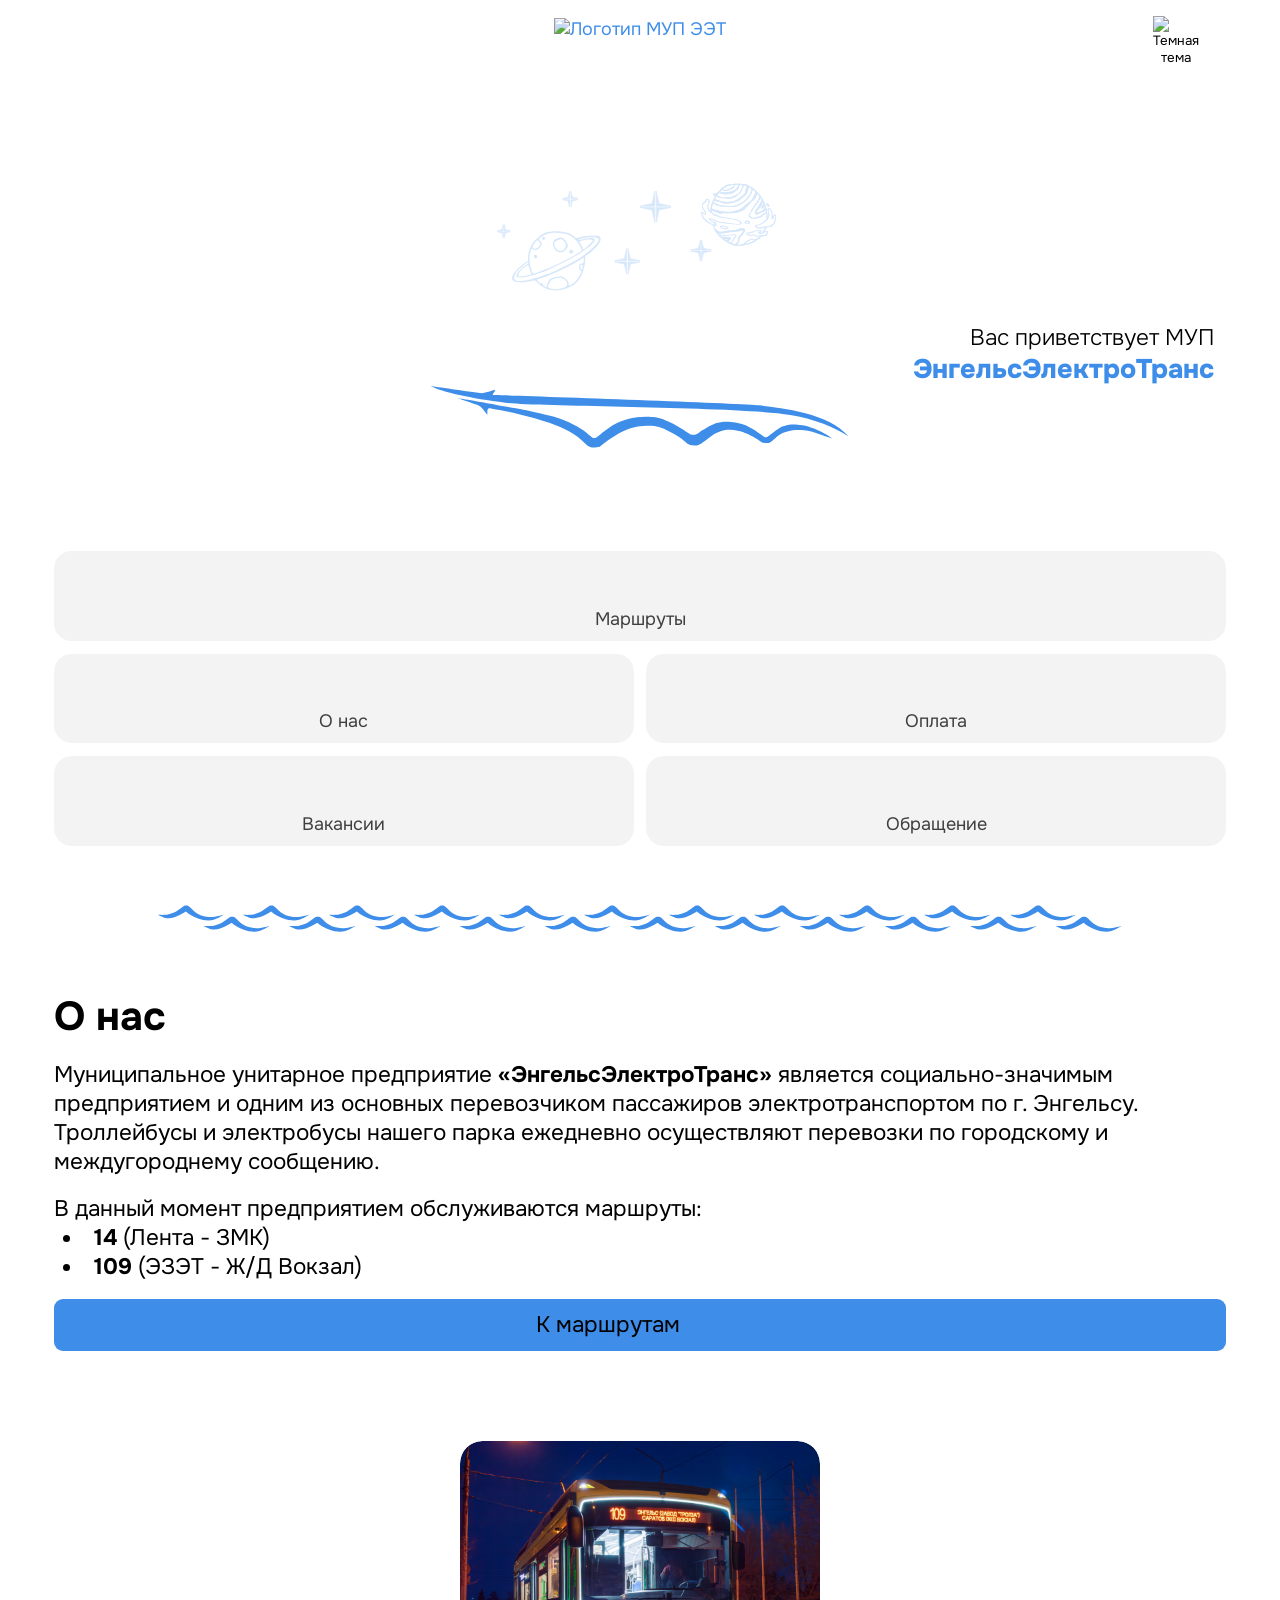
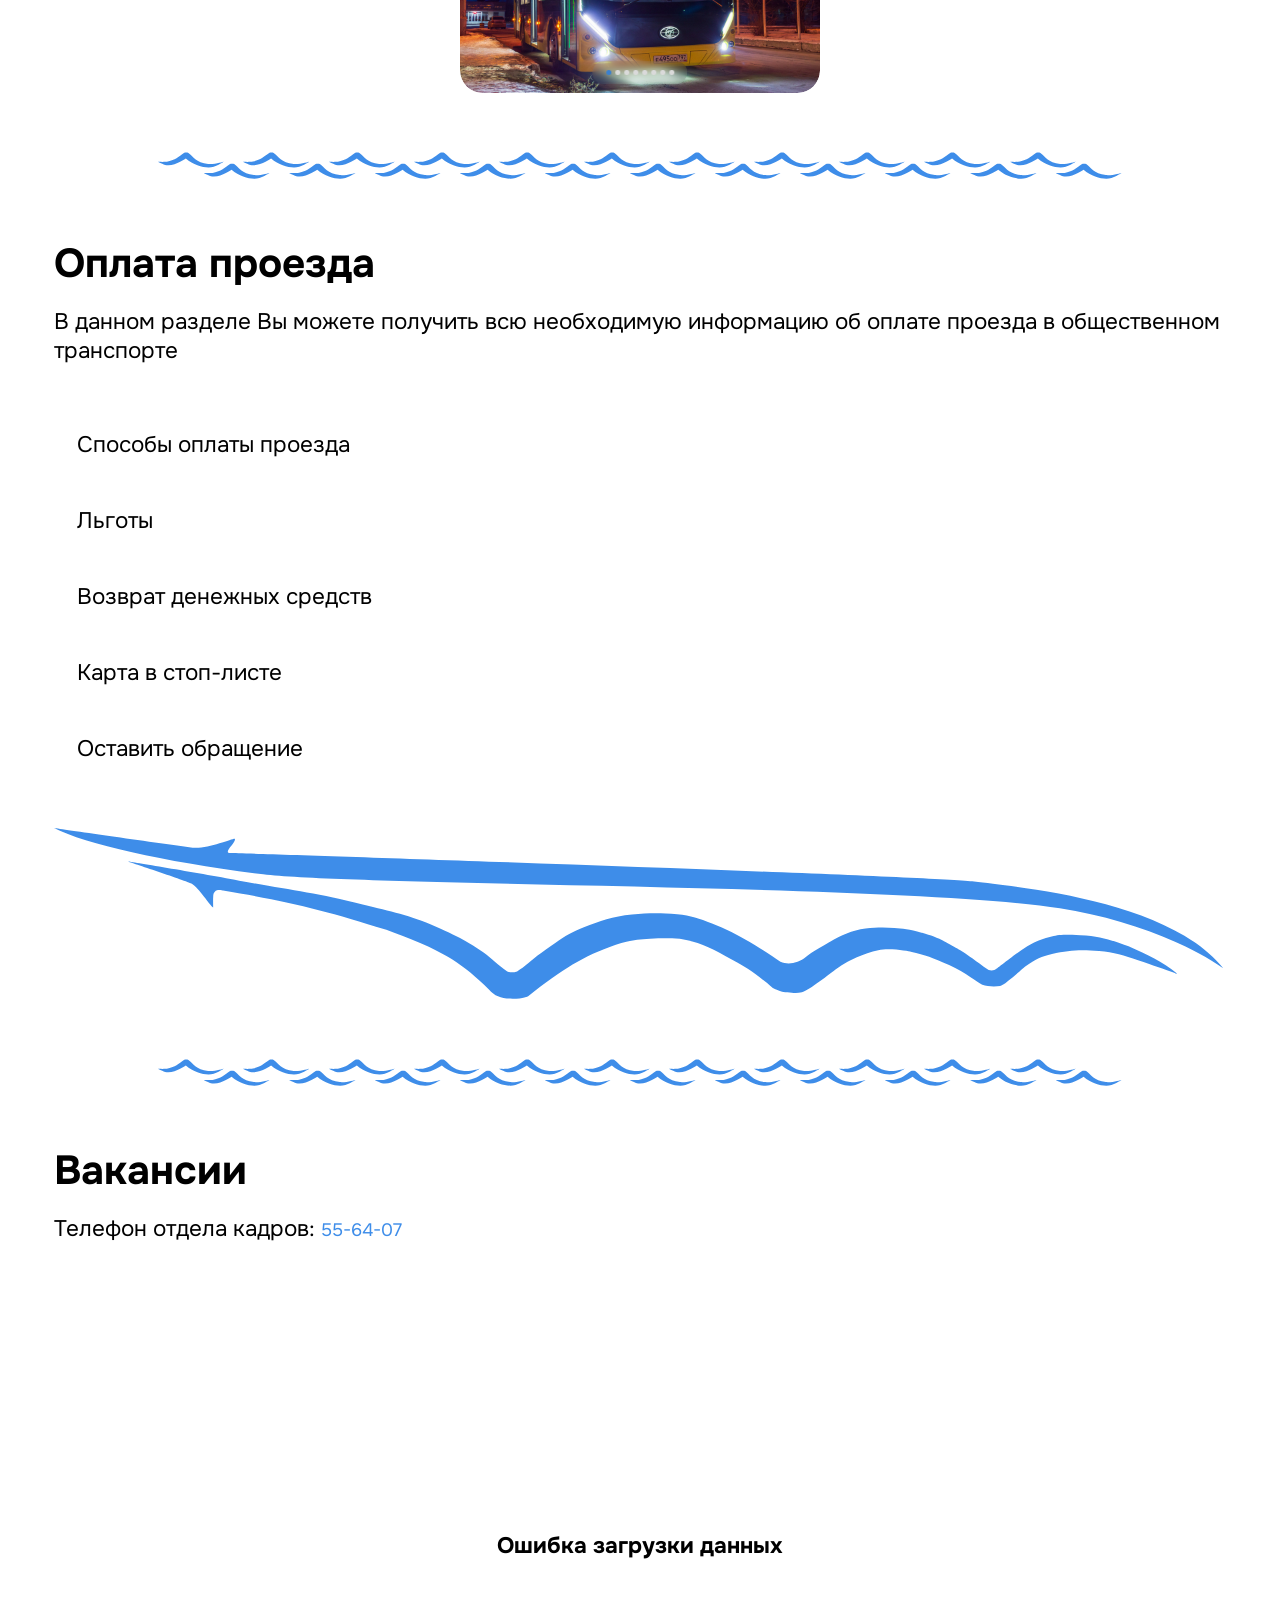
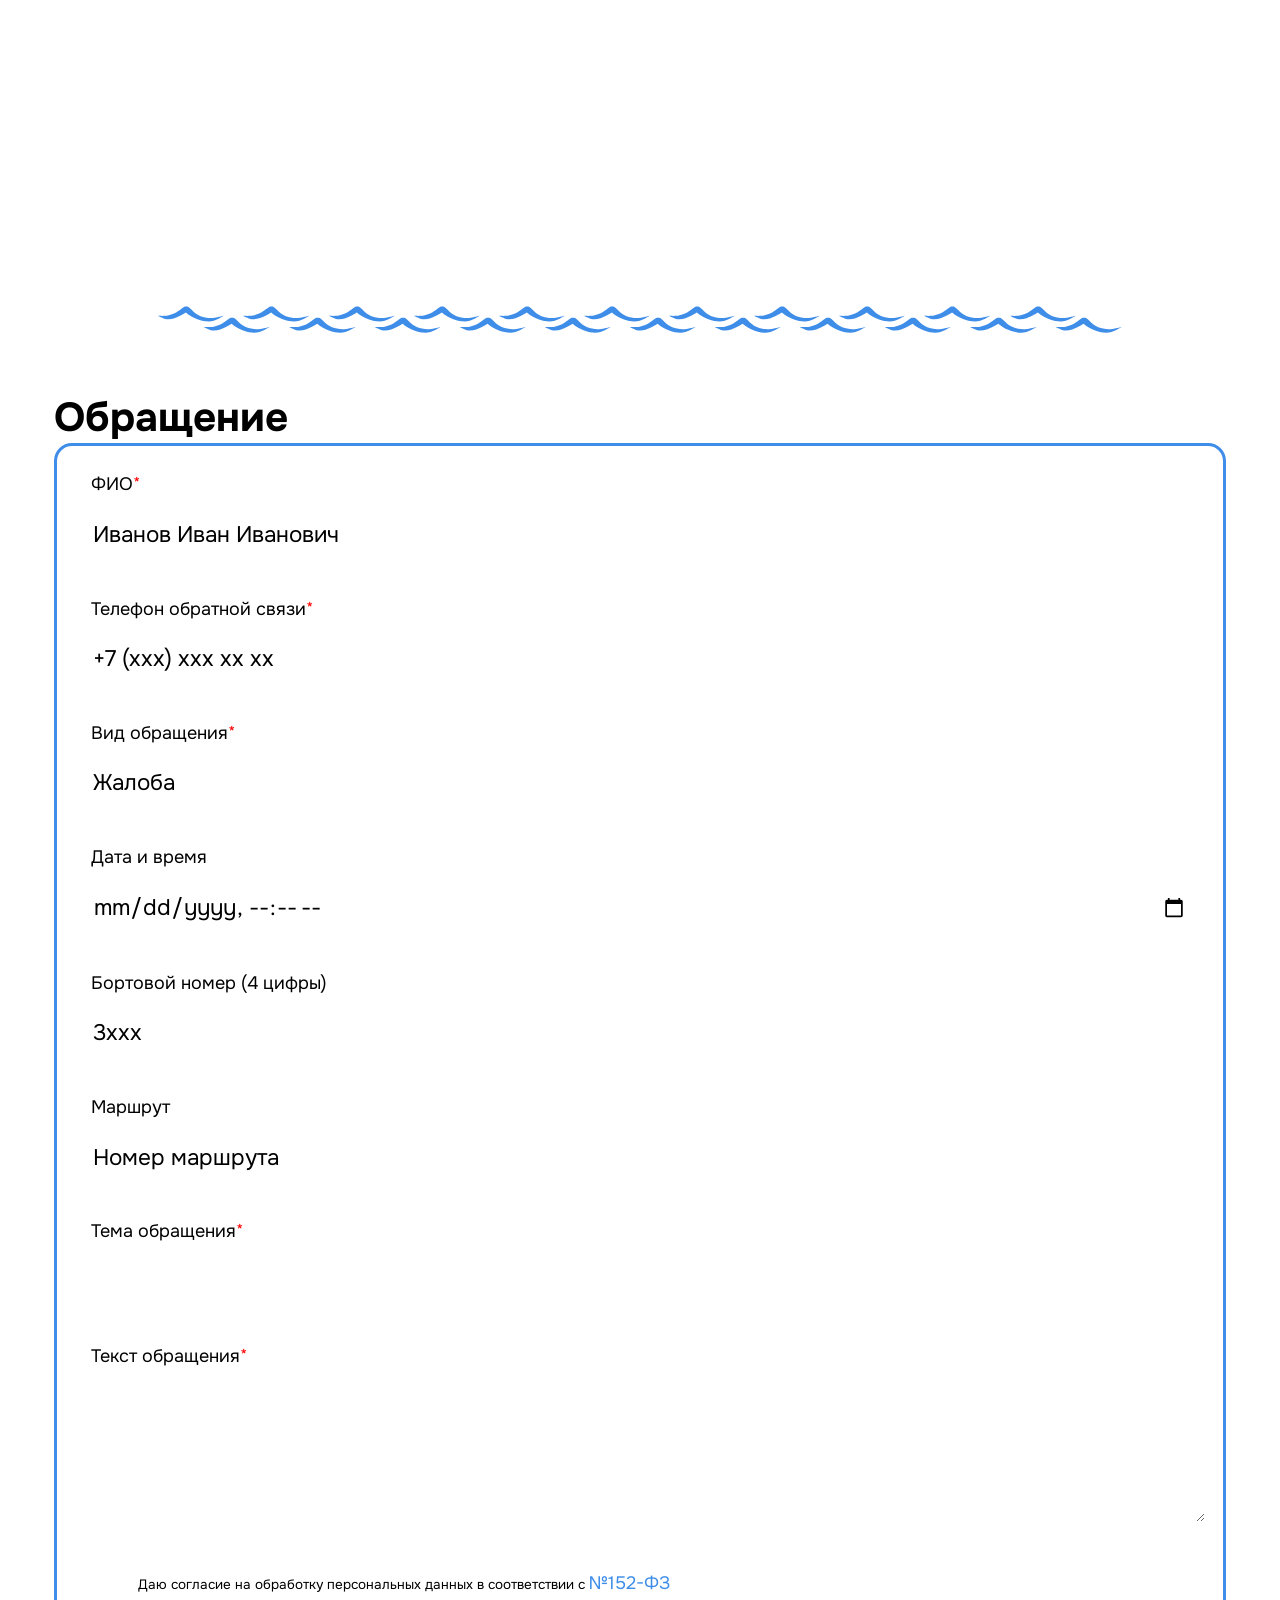
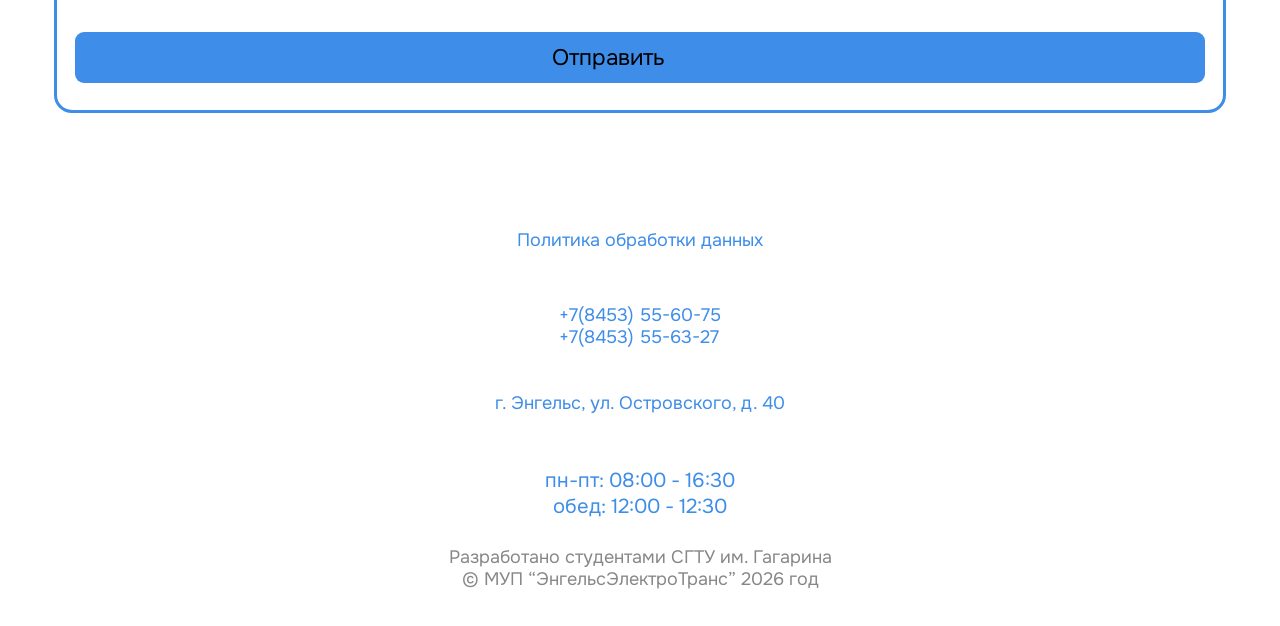
==== commit f1177fae: "Remove demo info" ====
--- a/src/pages/index.html
+++ b/src/pages/index.html
@@ -531,132 +531,7 @@
           <h1>Вакансии</h1>
           <p>Телефон отдела кадров: <a href="tel:556407">55-64-07</a></p>
         </div>
-        <div class="tabs-container">
-          <!-- <div class="tab">
-            <button class="tab-button">
-              <p>Кондуктор</p>
-              <svg
-                viewBox="0 0 21 21"
-                fill="none"
-                xmlns="http://www.w3.org/2000/svg"
-              >
-                <path
-                  fill-rule="evenodd"
-                  clip-rule="evenodd"
-                  d="M3.85436 7.40548C4.08889 7.13187 4.50081 7.10019 4.77442 7.33471L10.4398 12.1907L16.1051 7.33471C16.3787 7.10019 16.7907 7.13187 17.0252 7.40548C17.2597 7.67909 17.228 8.09102 16.9544 8.32554L10.8644 13.5455C10.6201 13.755 10.2595 13.755 10.0151 13.5455L3.92514 8.32554C3.65153 8.09102 3.61984 7.67909 3.85436 7.40548Z"
-                />
-              </svg>
-            </button>
-            <p class="tab-text"></p>
-          </div>
-          <div class="tab">
-            <button class="tab-button">
-              <p>Слесарь-электрик</p>
-              <svg
-                viewBox="0 0 21 21"
-                fill="none"
-                xmlns="http://www.w3.org/2000/svg"
-              >
-                <path
-                  fill-rule="evenodd"
-                  clip-rule="evenodd"
-                  d="M3.85436 7.40548C4.08889 7.13187 4.50081 7.10019 4.77442 7.33471L10.4398 12.1907L16.1051 7.33471C16.3787 7.10019 16.7907 7.13187 17.0252 7.40548C17.2597 7.67909 17.228 8.09102 16.9544 8.32554L10.8644 13.5455C10.6201 13.755 10.2595 13.755 10.0151 13.5455L3.92514 8.32554C3.65153 8.09102 3.61984 7.67909 3.85436 7.40548Z"
-                />
-              </svg>
-            </button>
-            <p class="tab-text"></p>
-          </div>
-          <div class="tab">
-            <button class="tab-button">
-              <p>Водитель категории Tb</p>
-              <svg
-                viewBox="0 0 21 21"
-                fill="none"
-                xmlns="http://www.w3.org/2000/svg"
-              >
-                <path
-                  fill-rule="evenodd"
-                  clip-rule="evenodd"
-                  d="M3.85436 7.40548C4.08889 7.13187 4.50081 7.10019 4.77442 7.33471L10.4398 12.1907L16.1051 7.33471C16.3787 7.10019 16.7907 7.13187 17.0252 7.40548C17.2597 7.67909 17.228 8.09102 16.9544 8.32554L10.8644 13.5455C10.6201 13.755 10.2595 13.755 10.0151 13.5455L3.92514 8.32554C3.65153 8.09102 3.61984 7.67909 3.85436 7.40548Z"
-                />
-              </svg>
-            </button>
-            <p class="tab-text">
-              Зарплата: от 70 000 руб.<br />
-              Режим работы: сменная<br />
-              Требования: от 18 лет, образование<br />
-              Обязанности: Безопасное управление.
-            </p>
-          </div>
-          <div class="tab">
-            <button class="tab-button">
-              <p>Электромонтер к/сети</p>
-              <svg
-                viewBox="0 0 21 21"
-                fill="none"
-                xmlns="http://www.w3.org/2000/svg"
-              >
-                <path
-                  fill-rule="evenodd"
-                  clip-rule="evenodd"
-                  d="M3.85436 7.40548C4.08889 7.13187 4.50081 7.10019 4.77442 7.33471L10.4398 12.1907L16.1051 7.33471C16.3787 7.10019 16.7907 7.13187 17.0252 7.40548C17.2597 7.67909 17.228 8.09102 16.9544 8.32554L10.8644 13.5455C10.6201 13.755 10.2595 13.755 10.0151 13.5455L3.92514 8.32554C3.65153 8.09102 3.61984 7.67909 3.85436 7.40548Z"
-                />
-              </svg>
-            </button>
-            <p class="tab-text"></p>
-          </div>
-          <div class="tab">
-            <button class="tab-button">
-              <p>Диспетчер электротранспорта</p>
-              <svg
-                viewBox="0 0 21 21"
-                fill="none"
-                xmlns="http://www.w3.org/2000/svg"
-              >
-                <path
-                  fill-rule="evenodd"
-                  clip-rule="evenodd"
-                  d="M3.85436 7.40548C4.08889 7.13187 4.50081 7.10019 4.77442 7.33471L10.4398 12.1907L16.1051 7.33471C16.3787 7.10019 16.7907 7.13187 17.0252 7.40548C17.2597 7.67909 17.228 8.09102 16.9544 8.32554L10.8644 13.5455C10.6201 13.755 10.2595 13.755 10.0151 13.5455L3.92514 8.32554C3.65153 8.09102 3.61984 7.67909 3.85436 7.40548Z"
-                />
-              </svg>
-            </button>
-            <p class="tab-text"></p>
-          </div>
-          <div class="tab">
-            <button class="tab-button">
-              <p>Бухгалтер</p>
-              <svg
-                viewBox="0 0 21 21"
-                fill="none"
-                xmlns="http://www.w3.org/2000/svg"
-              >
-                <path
-                  fill-rule="evenodd"
-                  clip-rule="evenodd"
-                  d="M3.85436 7.40548C4.08889 7.13187 4.50081 7.10019 4.77442 7.33471L10.4398 12.1907L16.1051 7.33471C16.3787 7.10019 16.7907 7.13187 17.0252 7.40548C17.2597 7.67909 17.228 8.09102 16.9544 8.32554L10.8644 13.5455C10.6201 13.755 10.2595 13.755 10.0151 13.5455L3.92514 8.32554C3.65153 8.09102 3.61984 7.67909 3.85436 7.40548Z"
-                />
-              </svg>
-            </button>
-            <p class="tab-text"></p>
-          </div>
-          <div class="tab">
-            <button class="tab-button">
-              <p>Токарь</p>
-              <svg
-                viewBox="0 0 21 21"
-                fill="none"
-                xmlns="http://www.w3.org/2000/svg"
-              >
-                <path
-                  fill-rule="evenodd"
-                  clip-rule="evenodd"
-                  d="M3.85436 7.40548C4.08889 7.13187 4.50081 7.10019 4.77442 7.33471L10.4398 12.1907L16.1051 7.33471C16.3787 7.10019 16.7907 7.13187 17.0252 7.40548C17.2597 7.67909 17.228 8.09102 16.9544 8.32554L10.8644 13.5455C10.6201 13.755 10.2595 13.755 10.0151 13.5455L3.92514 8.32554C3.65153 8.09102 3.61984 7.67909 3.85436 7.40548Z"
-                />
-              </svg>
-            </button>
-            <p class="tab-text"></p> 
-          </div>-->
-        </div>
+        <div class="tabs-container"></div>
       </section>
       <div class="divider">
         <img src="../assets/images/waves.svg" alt="" /><img
--- a/src/assets/styles/style.css
+++ b/src/assets/styles/style.css
@@ -728,6 +728,8 @@
   display: flex;
   flex-direction: column;
   gap: max(0.5dvh, 0.5dvw);
+  margin-top: min(5dvh, 15dvw);
+  margin-bottom: min(5dvh, 15dvw)
 }
 
 #routes-tabs-wrapper {
@@ -842,6 +844,7 @@
 }
 
 .tab-text a {
+  font-size: min(2.3rem, 2.3dvh);
   font-weight: 700;
   color: var(--main-text-color);
 }
@@ -1043,3 +1046,37 @@
   font-size: min(7dvw, 3.5dvh);
   text-align: center;
 }
+
+#policy-section > ol > li {
+  font-size: min(6dvw, 3dvh);
+}
+
+#policy-section p,
+ol li,
+ol ol li,
+ol p {
+  padding-top: min(5dvw, 2.5dvh);
+}
+
+ol p,
+ol ol li {
+  padding-left: min(5dvw, 2.5dvh);
+}
+
+#policy-section ol {
+  counter-reset: item;
+}
+
+#policy-section li {
+  display: block;
+}
+
+#policy-section li:before {
+  content: counters(item, ".") ". ";
+  counter-increment: item;
+}
+
+#policy-section > p {
+  font-size: min(3dvw, 1.5dvh);
+  font-style: italic;
+}
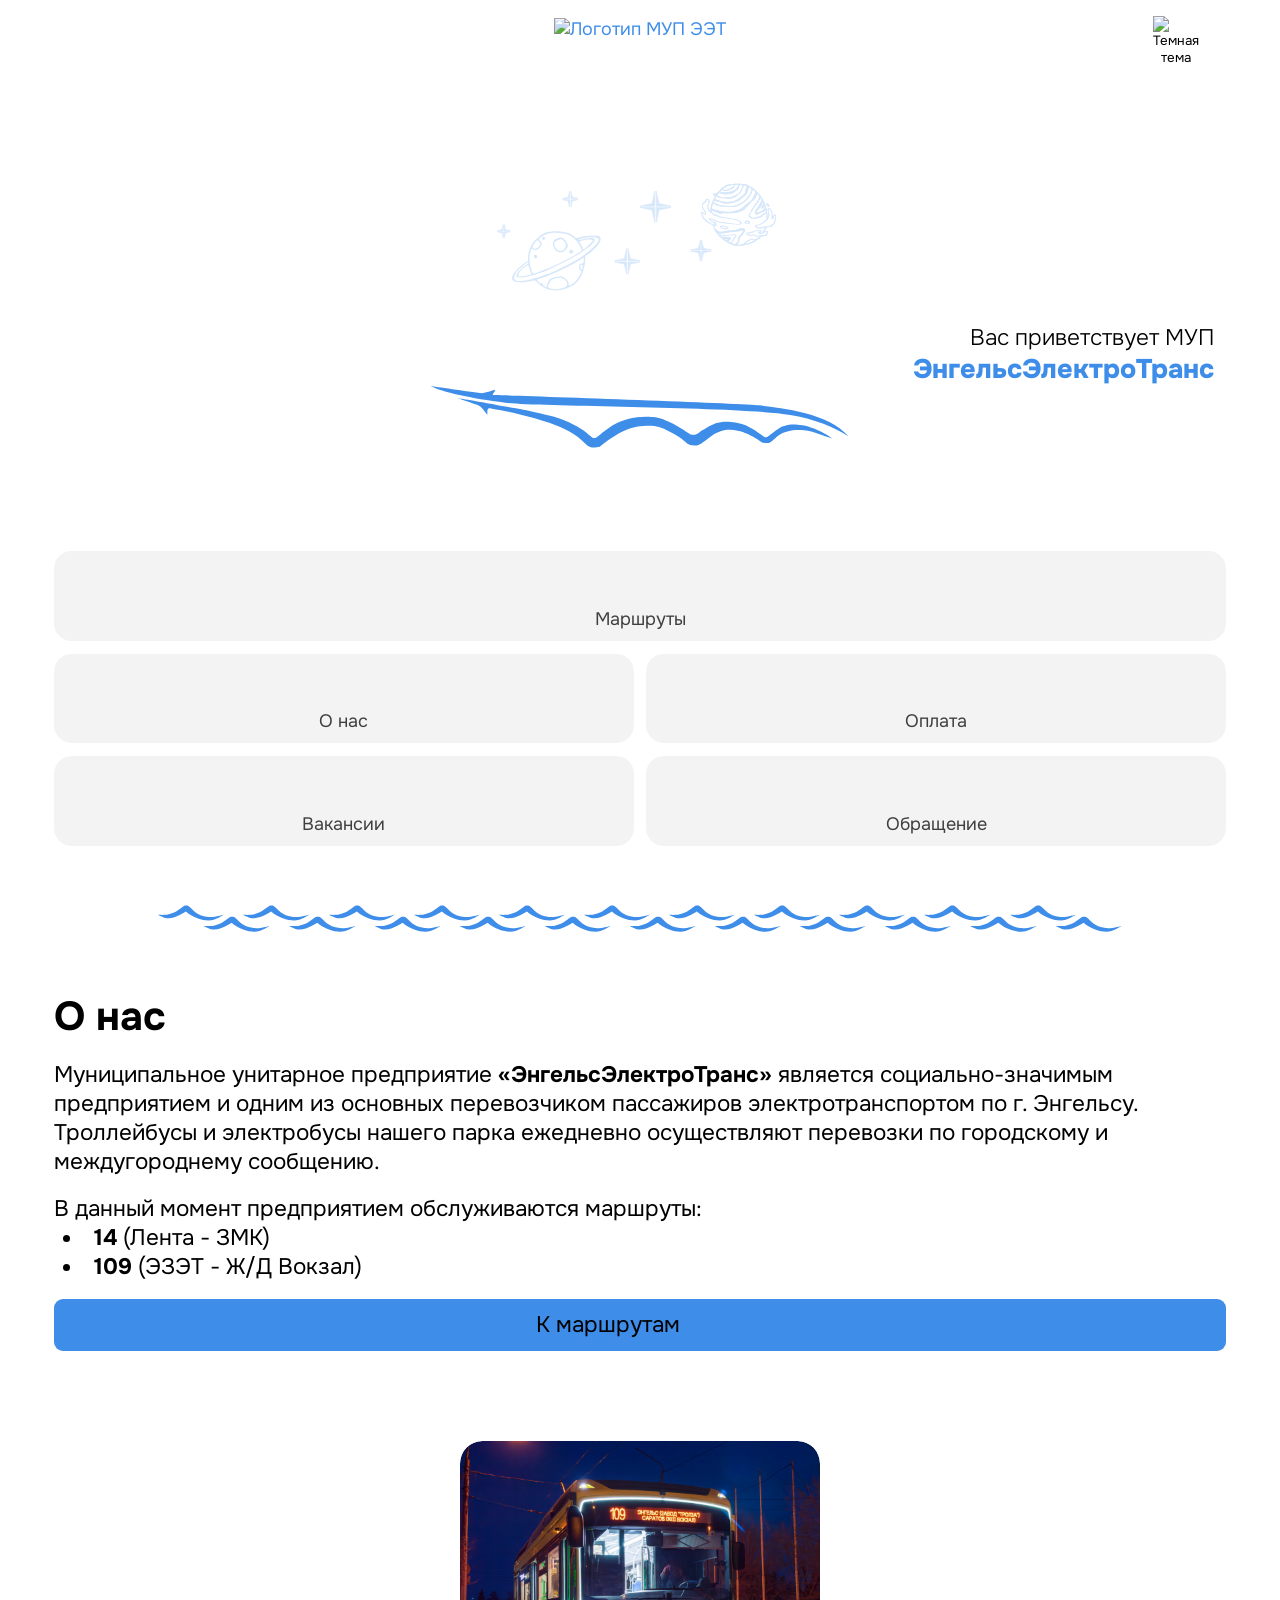
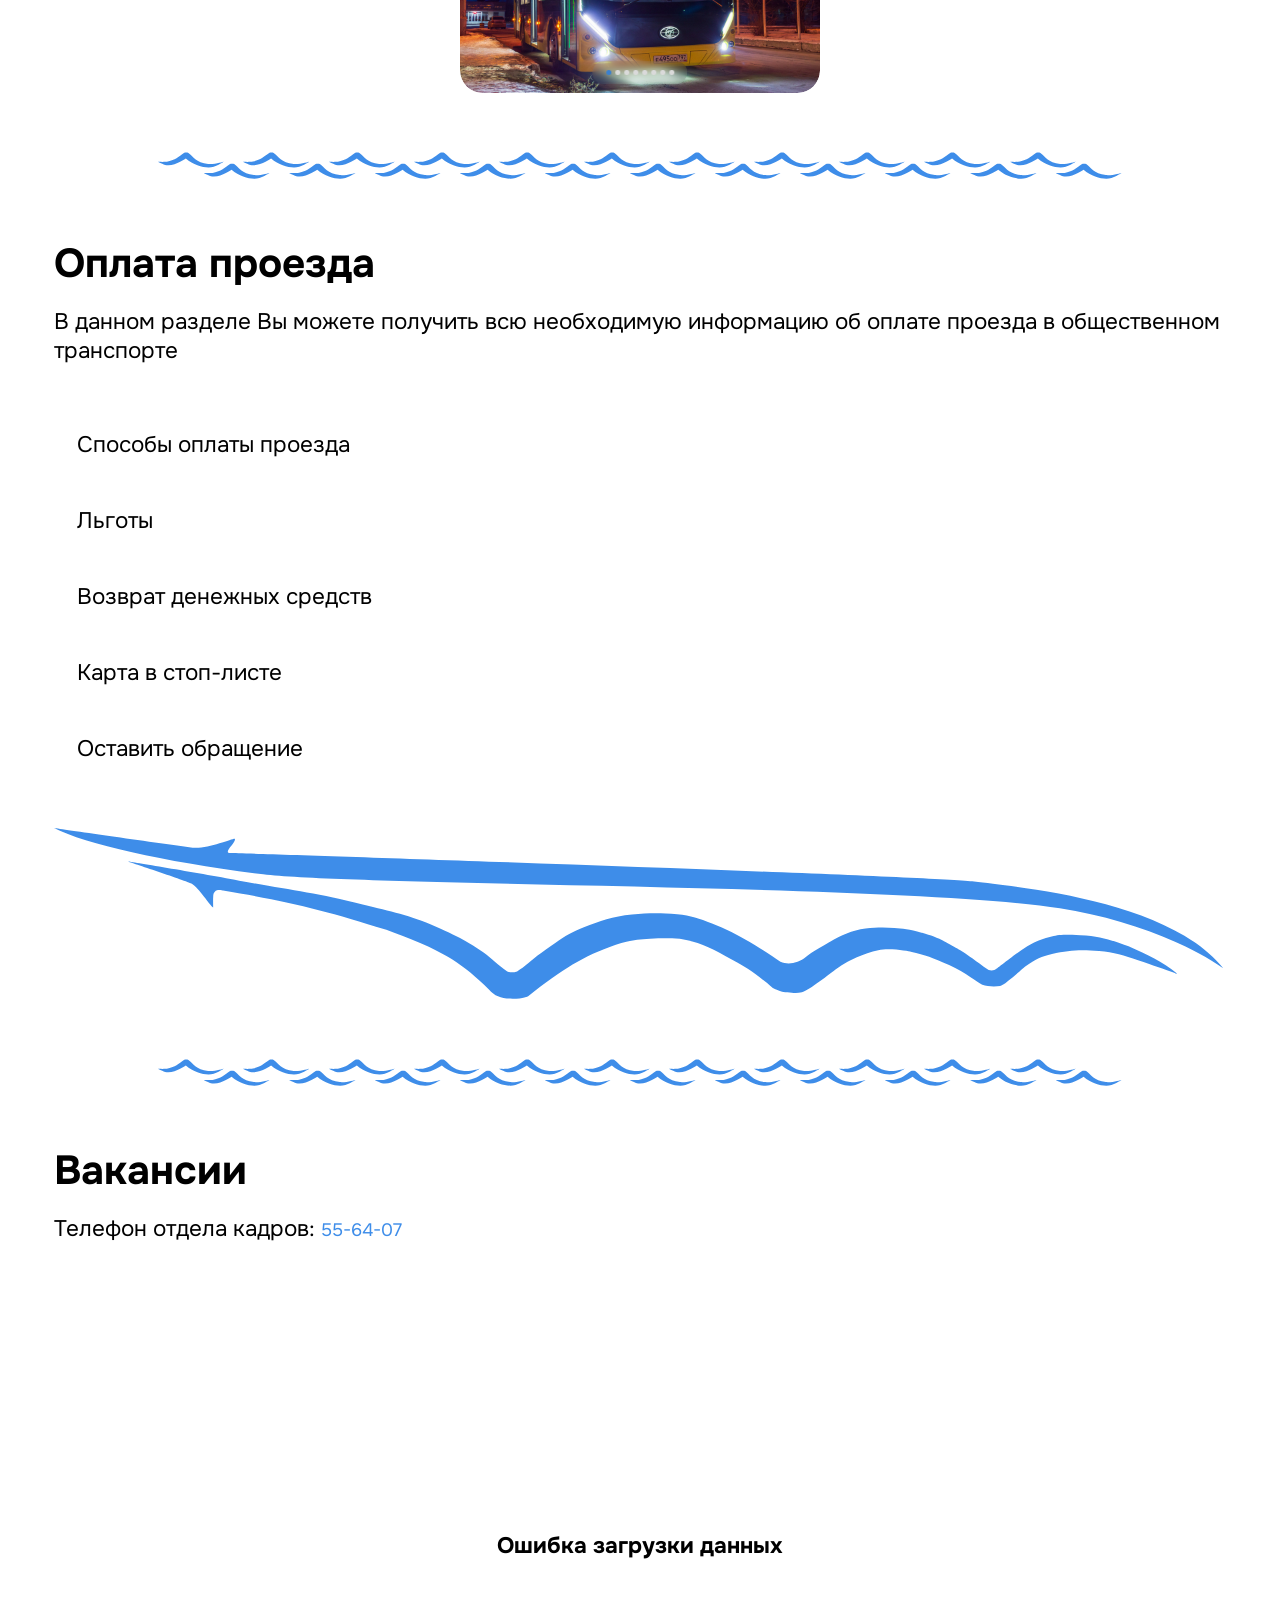
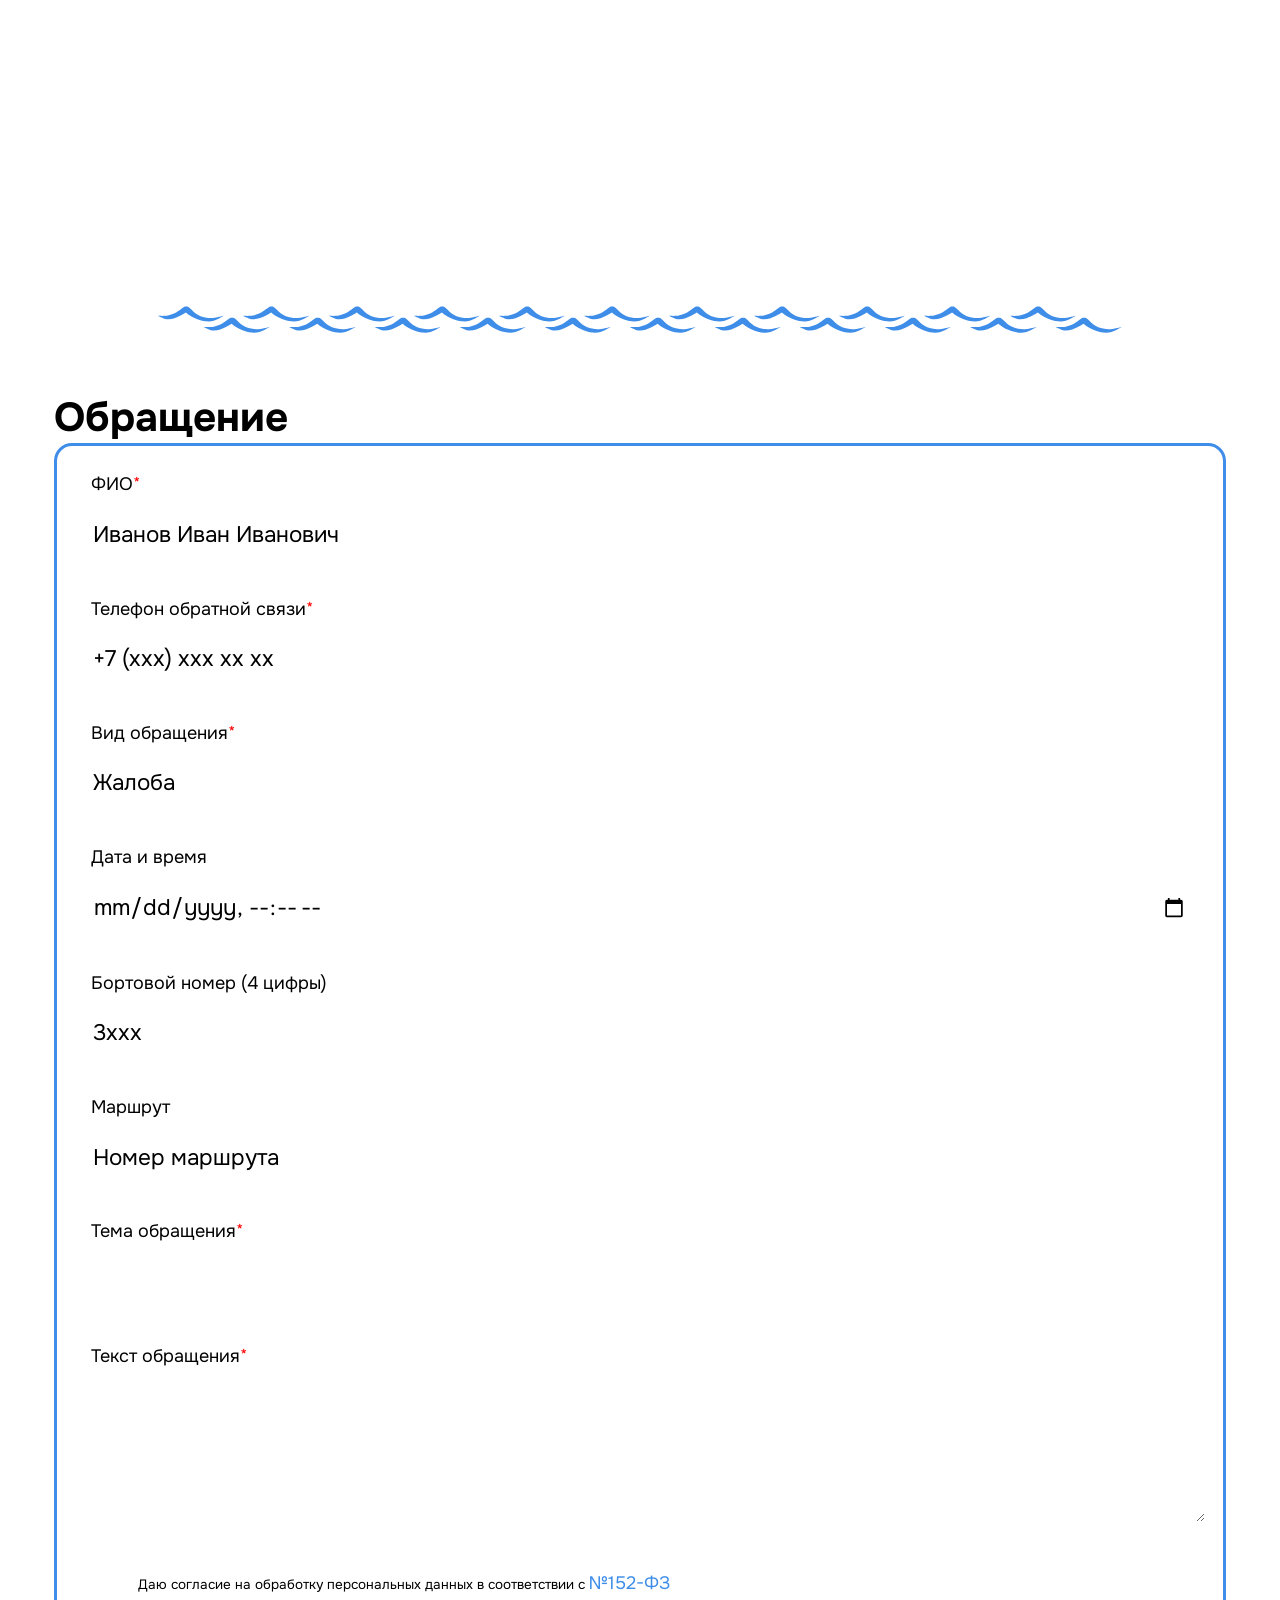
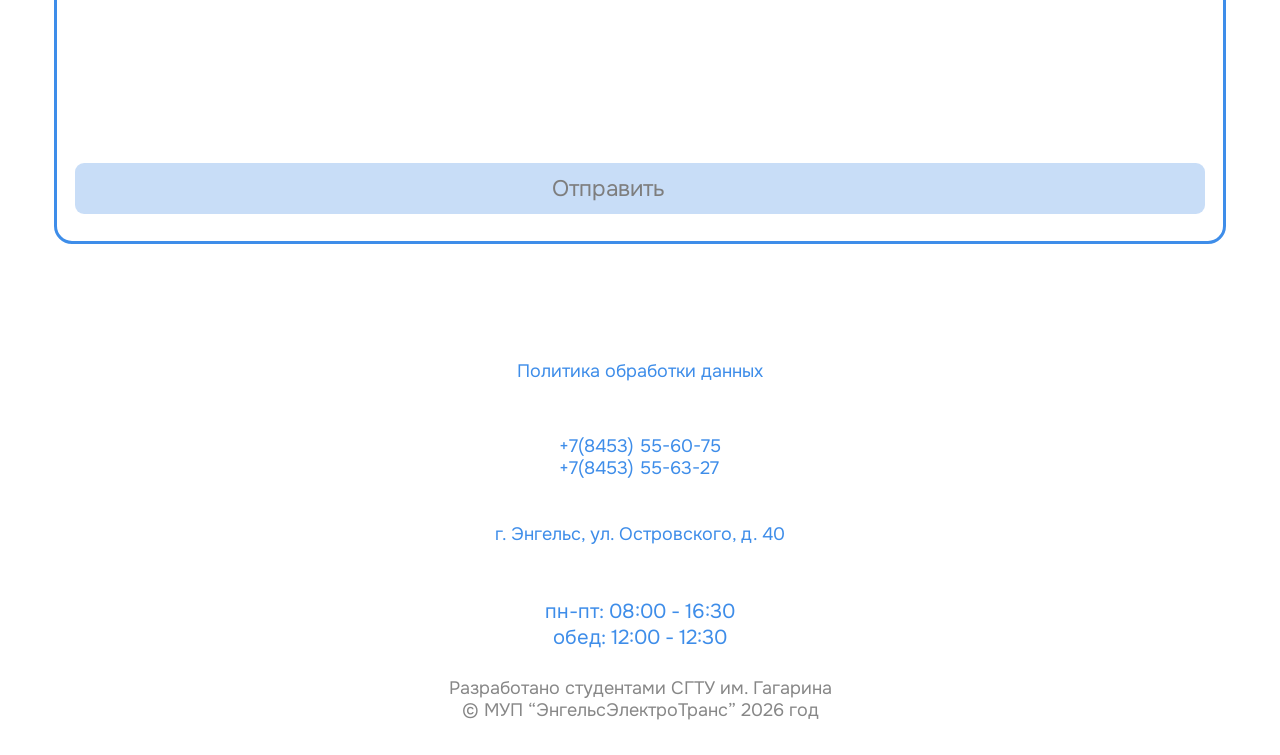
==== commit 57e8fce5: "add smartcaptcha" ====
--- a/src/pages/index.html
+++ b/src/pages/index.html
@@ -6,6 +6,7 @@
     <title>МУП ЭнгельсЭлектроТранс</title>
     <link rel="stylesheet" href="../assets/styles/style.css" />
     <script src="https://unpkg.com/imask"></script>
+    <script src="https://smartcaptcha.yandexcloud.net/captcha.js" defer></script>
   </head>
   <body>
     <header>
@@ -531,7 +532,132 @@
           <h1>Вакансии</h1>
           <p>Телефон отдела кадров: <a href="tel:556407">55-64-07</a></p>
         </div>
-        <div class="tabs-container"></div>
+        <div class="tabs-container">
+          <!-- <div class="tab">
+            <button class="tab-button">
+              <p>Кондуктор</p>
+              <svg
+                viewBox="0 0 21 21"
+                fill="none"
+                xmlns="http://www.w3.org/2000/svg"
+              >
+                <path
+                  fill-rule="evenodd"
+                  clip-rule="evenodd"
+                  d="M3.85436 7.40548C4.08889 7.13187 4.50081 7.10019 4.77442 7.33471L10.4398 12.1907L16.1051 7.33471C16.3787 7.10019 16.7907 7.13187 17.0252 7.40548C17.2597 7.67909 17.228 8.09102 16.9544 8.32554L10.8644 13.5455C10.6201 13.755 10.2595 13.755 10.0151 13.5455L3.92514 8.32554C3.65153 8.09102 3.61984 7.67909 3.85436 7.40548Z"
+                />
+              </svg>
+            </button>
+            <p class="tab-text"></p>
+          </div>
+          <div class="tab">
+            <button class="tab-button">
+              <p>Слесарь-электрик</p>
+              <svg
+                viewBox="0 0 21 21"
+                fill="none"
+                xmlns="http://www.w3.org/2000/svg"
+              >
+                <path
+                  fill-rule="evenodd"
+                  clip-rule="evenodd"
+                  d="M3.85436 7.40548C4.08889 7.13187 4.50081 7.10019 4.77442 7.33471L10.4398 12.1907L16.1051 7.33471C16.3787 7.10019 16.7907 7.13187 17.0252 7.40548C17.2597 7.67909 17.228 8.09102 16.9544 8.32554L10.8644 13.5455C10.6201 13.755 10.2595 13.755 10.0151 13.5455L3.92514 8.32554C3.65153 8.09102 3.61984 7.67909 3.85436 7.40548Z"
+                />
+              </svg>
+            </button>
+            <p class="tab-text"></p>
+          </div>
+          <div class="tab">
+            <button class="tab-button">
+              <p>Водитель категории Tb</p>
+              <svg
+                viewBox="0 0 21 21"
+                fill="none"
+                xmlns="http://www.w3.org/2000/svg"
+              >
+                <path
+                  fill-rule="evenodd"
+                  clip-rule="evenodd"
+                  d="M3.85436 7.40548C4.08889 7.13187 4.50081 7.10019 4.77442 7.33471L10.4398 12.1907L16.1051 7.33471C16.3787 7.10019 16.7907 7.13187 17.0252 7.40548C17.2597 7.67909 17.228 8.09102 16.9544 8.32554L10.8644 13.5455C10.6201 13.755 10.2595 13.755 10.0151 13.5455L3.92514 8.32554C3.65153 8.09102 3.61984 7.67909 3.85436 7.40548Z"
+                />
+              </svg>
+            </button>
+            <p class="tab-text">
+              Зарплата: от 70 000 руб.<br />
+              Режим работы: сменная<br />
+              Требования: от 18 лет, образование<br />
+              Обязанности: Безопасное управление.
+            </p>
+          </div>
+          <div class="tab">
+            <button class="tab-button">
+              <p>Электромонтер к/сети</p>
+              <svg
+                viewBox="0 0 21 21"
+                fill="none"
+                xmlns="http://www.w3.org/2000/svg"
+              >
+                <path
+                  fill-rule="evenodd"
+                  clip-rule="evenodd"
+                  d="M3.85436 7.40548C4.08889 7.13187 4.50081 7.10019 4.77442 7.33471L10.4398 12.1907L16.1051 7.33471C16.3787 7.10019 16.7907 7.13187 17.0252 7.40548C17.2597 7.67909 17.228 8.09102 16.9544 8.32554L10.8644 13.5455C10.6201 13.755 10.2595 13.755 10.0151 13.5455L3.92514 8.32554C3.65153 8.09102 3.61984 7.67909 3.85436 7.40548Z"
+                />
+              </svg>
+            </button>
+            <p class="tab-text"></p>
+          </div>
+          <div class="tab">
+            <button class="tab-button">
+              <p>Диспетчер электротранспорта</p>
+              <svg
+                viewBox="0 0 21 21"
+                fill="none"
+                xmlns="http://www.w3.org/2000/svg"
+              >
+                <path
+                  fill-rule="evenodd"
+                  clip-rule="evenodd"
+                  d="M3.85436 7.40548C4.08889 7.13187 4.50081 7.10019 4.77442 7.33471L10.4398 12.1907L16.1051 7.33471C16.3787 7.10019 16.7907 7.13187 17.0252 7.40548C17.2597 7.67909 17.228 8.09102 16.9544 8.32554L10.8644 13.5455C10.6201 13.755 10.2595 13.755 10.0151 13.5455L3.92514 8.32554C3.65153 8.09102 3.61984 7.67909 3.85436 7.40548Z"
+                />
+              </svg>
+            </button>
+            <p class="tab-text"></p>
+          </div>
+          <div class="tab">
+            <button class="tab-button">
+              <p>Бухгалтер</p>
+              <svg
+                viewBox="0 0 21 21"
+                fill="none"
+                xmlns="http://www.w3.org/2000/svg"
+              >
+                <path
+                  fill-rule="evenodd"
+                  clip-rule="evenodd"
+                  d="M3.85436 7.40548C4.08889 7.13187 4.50081 7.10019 4.77442 7.33471L10.4398 12.1907L16.1051 7.33471C16.3787 7.10019 16.7907 7.13187 17.0252 7.40548C17.2597 7.67909 17.228 8.09102 16.9544 8.32554L10.8644 13.5455C10.6201 13.755 10.2595 13.755 10.0151 13.5455L3.92514 8.32554C3.65153 8.09102 3.61984 7.67909 3.85436 7.40548Z"
+                />
+              </svg>
+            </button>
+            <p class="tab-text"></p>
+          </div>
+          <div class="tab">
+            <button class="tab-button">
+              <p>Токарь</p>
+              <svg
+                viewBox="0 0 21 21"
+                fill="none"
+                xmlns="http://www.w3.org/2000/svg"
+              >
+                <path
+                  fill-rule="evenodd"
+                  clip-rule="evenodd"
+                  d="M3.85436 7.40548C4.08889 7.13187 4.50081 7.10019 4.77442 7.33471L10.4398 12.1907L16.1051 7.33471C16.3787 7.10019 16.7907 7.13187 17.0252 7.40548C17.2597 7.67909 17.228 8.09102 16.9544 8.32554L10.8644 13.5455C10.6201 13.755 10.2595 13.755 10.0151 13.5455L3.92514 8.32554C3.65153 8.09102 3.61984 7.67909 3.85436 7.40548Z"
+                />
+              </svg>
+            </button>
+            <p class="tab-text"></p> 
+          </div>-->
+        </div>
       </section>
       <div class="divider">
         <img src="../assets/images/waves.svg" alt="" /><img
@@ -561,7 +687,7 @@
                 type="text"
                 id="request-name"
                 placeholder="Иванов Иван Иванович"
-                pattern="^[A-Za-zА-Яа-яЁё\s-]+$"
+                pattern="^[A-Za-zА-Яа-яЁё\s\-]+$"
                 required
               />
             </div>
@@ -657,21 +783,24 @@
               >
             </div>
             <div class="input-block">
-              <button id="send-request-button">
-                Отправить
-                <svg
-                  viewBox="0 0 16 12"
-                  fill="none"
-                  xmlns="http://www.w3.org/2000/svg"
-                >
-                  <path
-                    fill-rule="evenodd"
-                    clip-rule="evenodd"
-                    d="M8.89111 0.191113C9.14593 -0.0637043 9.55907 -0.0637043 9.81389 0.191113L15.0339 5.41111C15.2887 5.66593 15.2887 6.07907 15.0339 6.33389L9.81389 11.5539C9.55907 11.8087 9.14593 11.8087 8.89111 11.5539C8.6363 11.2991 8.6363 10.8859 8.89111 10.6311L12.9972 6.525H0.6525C0.292134 6.525 0 6.23287 0 5.8725C0 5.51213 0.292134 5.22 0.6525 5.22H12.9972L8.89111 1.11389C8.6363 0.85907 8.6363 0.44593 8.89111 0.191113Z"
-                  />
-                </svg>
-              </button>
-            </div>
+              <div
+                id="captcha-container"
+                class="smart-captcha"
+                data-sitekey="ysc1_qbCWBKeidjRPPsO7ZfdUupLKiDyValgcovh6sblz4a25fa31"
+                data-callback="onCaptchaSuccess"
+                data-expired-callback="onCaptchaExpired"
+                style="height: 100px"
+              ></div>
+          </div>
+
+          <div class="input-block">
+            <button id="send-request-button" disabled>
+              Отправить
+              <svg viewBox="0 0 16 12" fill="none" xmlns="http://www.w3.org/2000/svg">
+                <path fill-rule="evenodd" clip-rule="evenodd" d="M8.89111 0.191113C9.14593 -0.0637043 9.55907 -0.0637043 9.81389 0.191113L15.0339 5.41111C15.2887 5.66593 15.2887 6.07907 15.0339 6.33389L9.81389 11.5539C9.55907 11.8087 9.14593 11.8087 8.89111 11.5539C8.6363 11.2991 8.6363 10.8859 8.89111 10.6311L12.9972 6.525H0.6525C0.292134 6.525 0 6.23287 0 5.8725C0 5.51213 0.292134 5.22 0.6525 5.22H12.9972L8.89111 1.11389C8.6363 0.85907 8.6363 0.44593 8.89111 0.191113Z" />
+              </svg>
+            </button>
+          </div>
           </fieldset>
         </form>
       </section>
--- a/src/assets/styles/style.css
+++ b/src/assets/styles/style.css
@@ -198,7 +198,7 @@
 }
 
 #routes-buttons button:first-child {
-  background-image: linear-gradient(to right, #5eb2ef, #8942f0);
+  background-color: #49A8ED;
   padding-block: min(4%, 2dvh);
   flex-direction: row;
   grid-column: span 2;
@@ -1014,13 +1014,15 @@
   border: none;
 }
 
-iframe {
+#map-container {
   width: 100%;
   height: min(60dvw, 28.5dvh);
   border: rgb(var(--section-accent-color));
   border-width: min(0.6dvw, 0.3dvh);
   border-style: solid;
   border-radius: min(5.5dvw, 3dvh);
+  overflow: hidden;
+  background-color: var(--section-secondary-color); 
 }
 
 .inactive {
@@ -1080,3 +1082,19 @@
   font-size: min(3dvw, 1.5dvh);
   font-style: italic;
 }
+
+#captcha-container {
+  width: 100%;
+  display: flex;
+  justify-content: center;
+}
+
+.smart-captcha {
+  max-width: 100%;
+}
+
+#send-request-button:disabled {
+  opacity: 0.5;
+  cursor: not-allowed;
+  background-color: #92bcf0;
+}
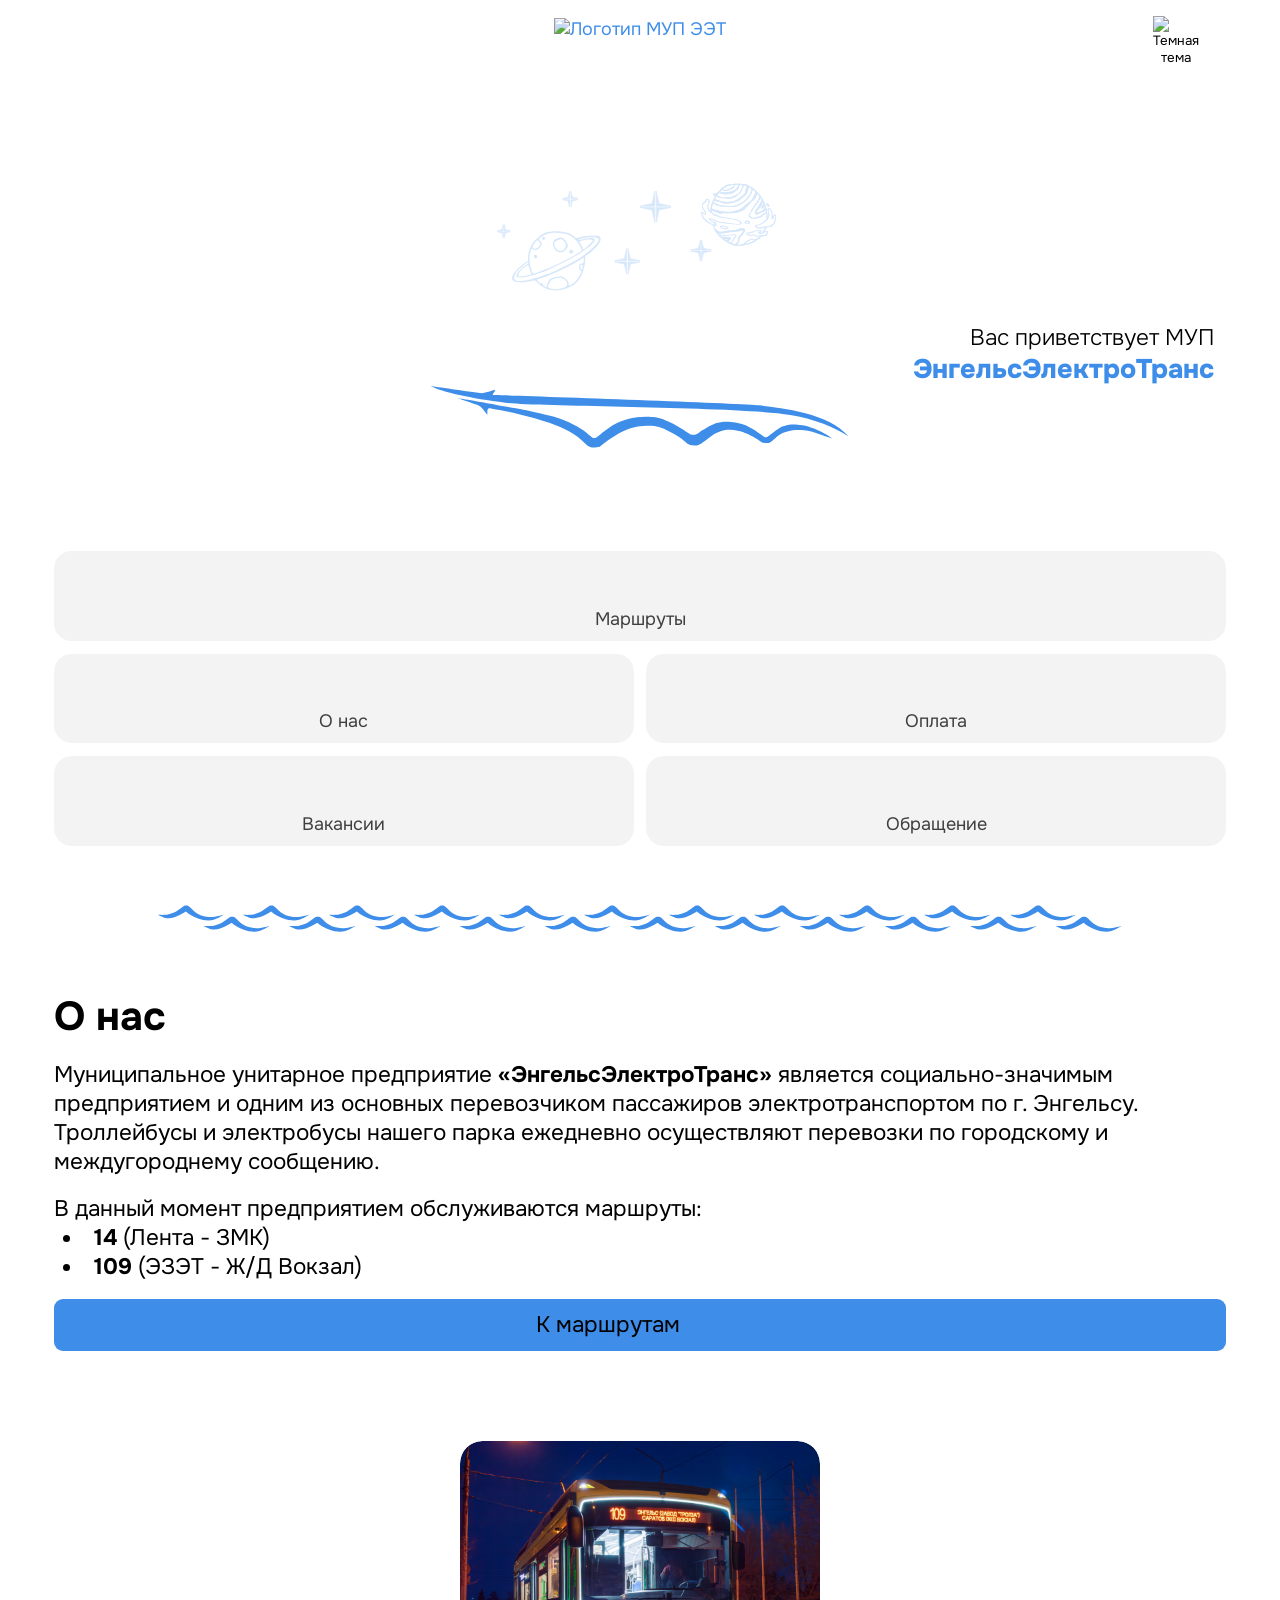
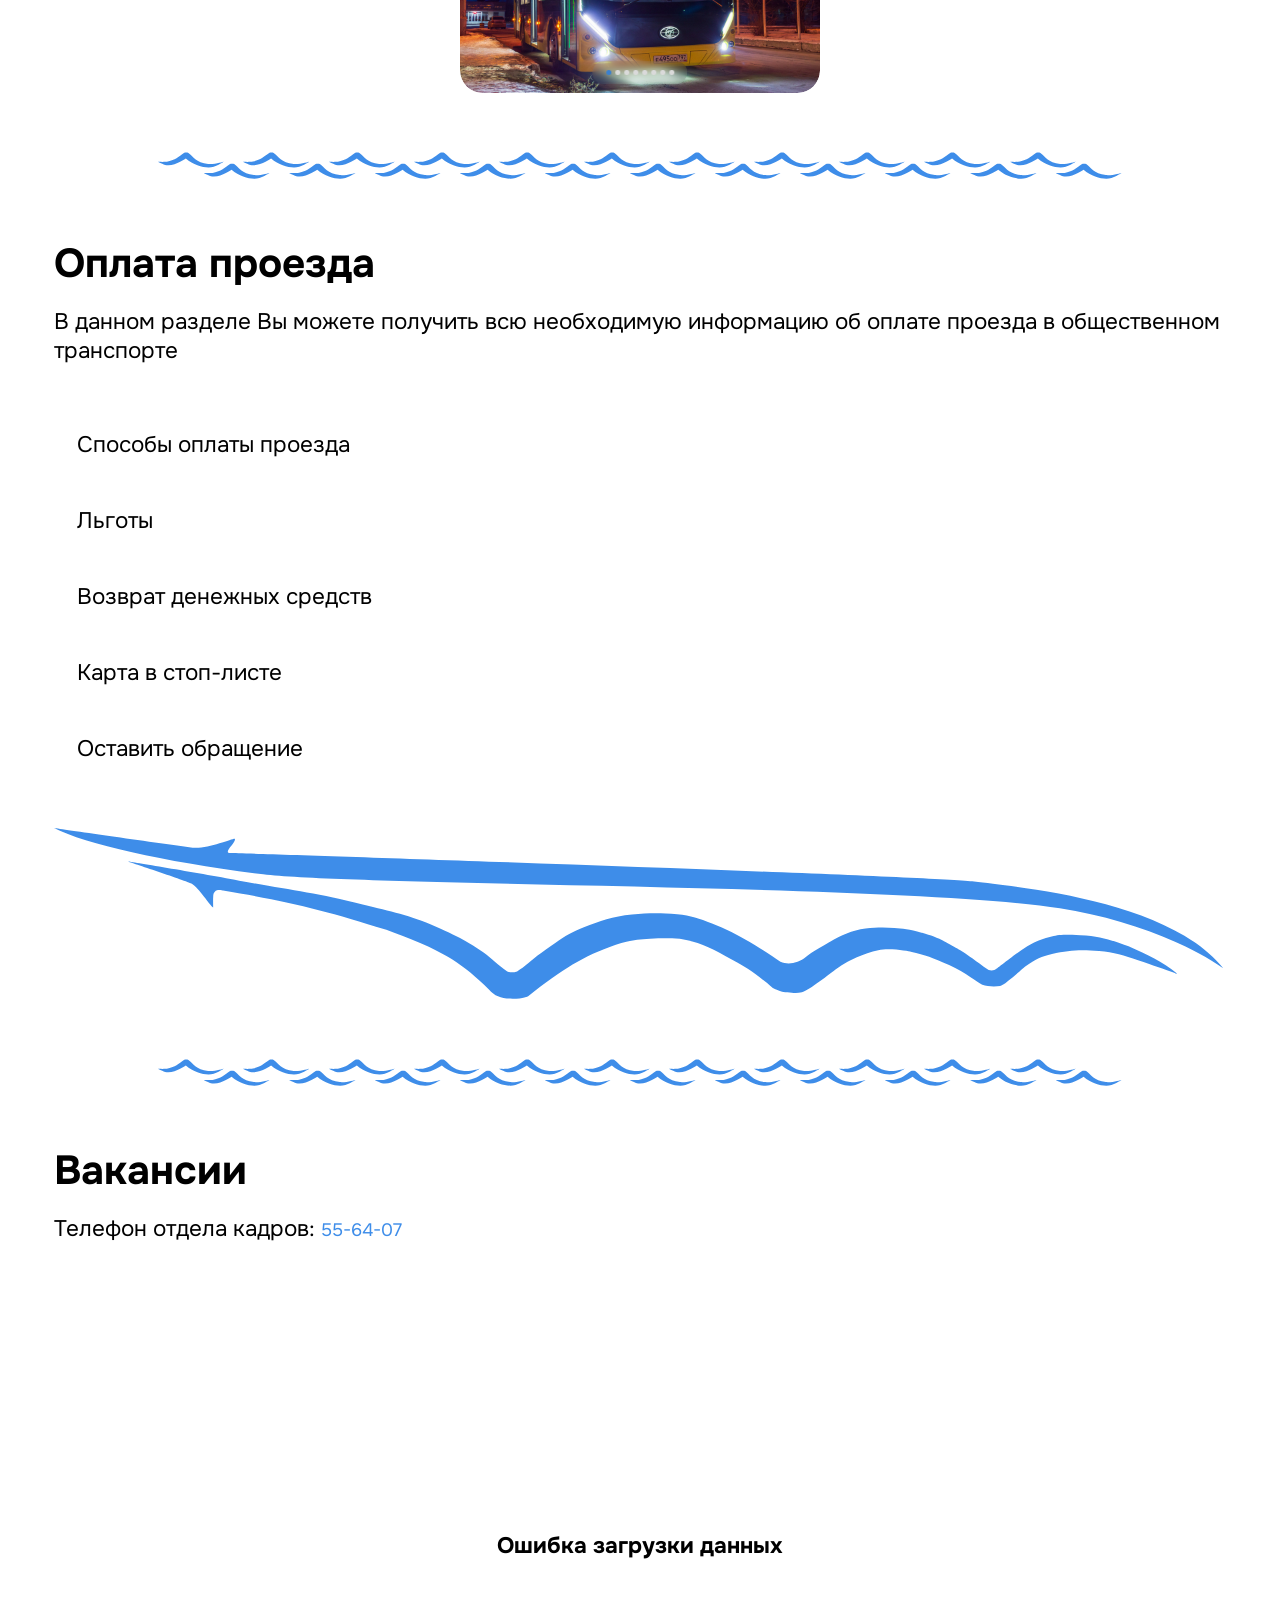
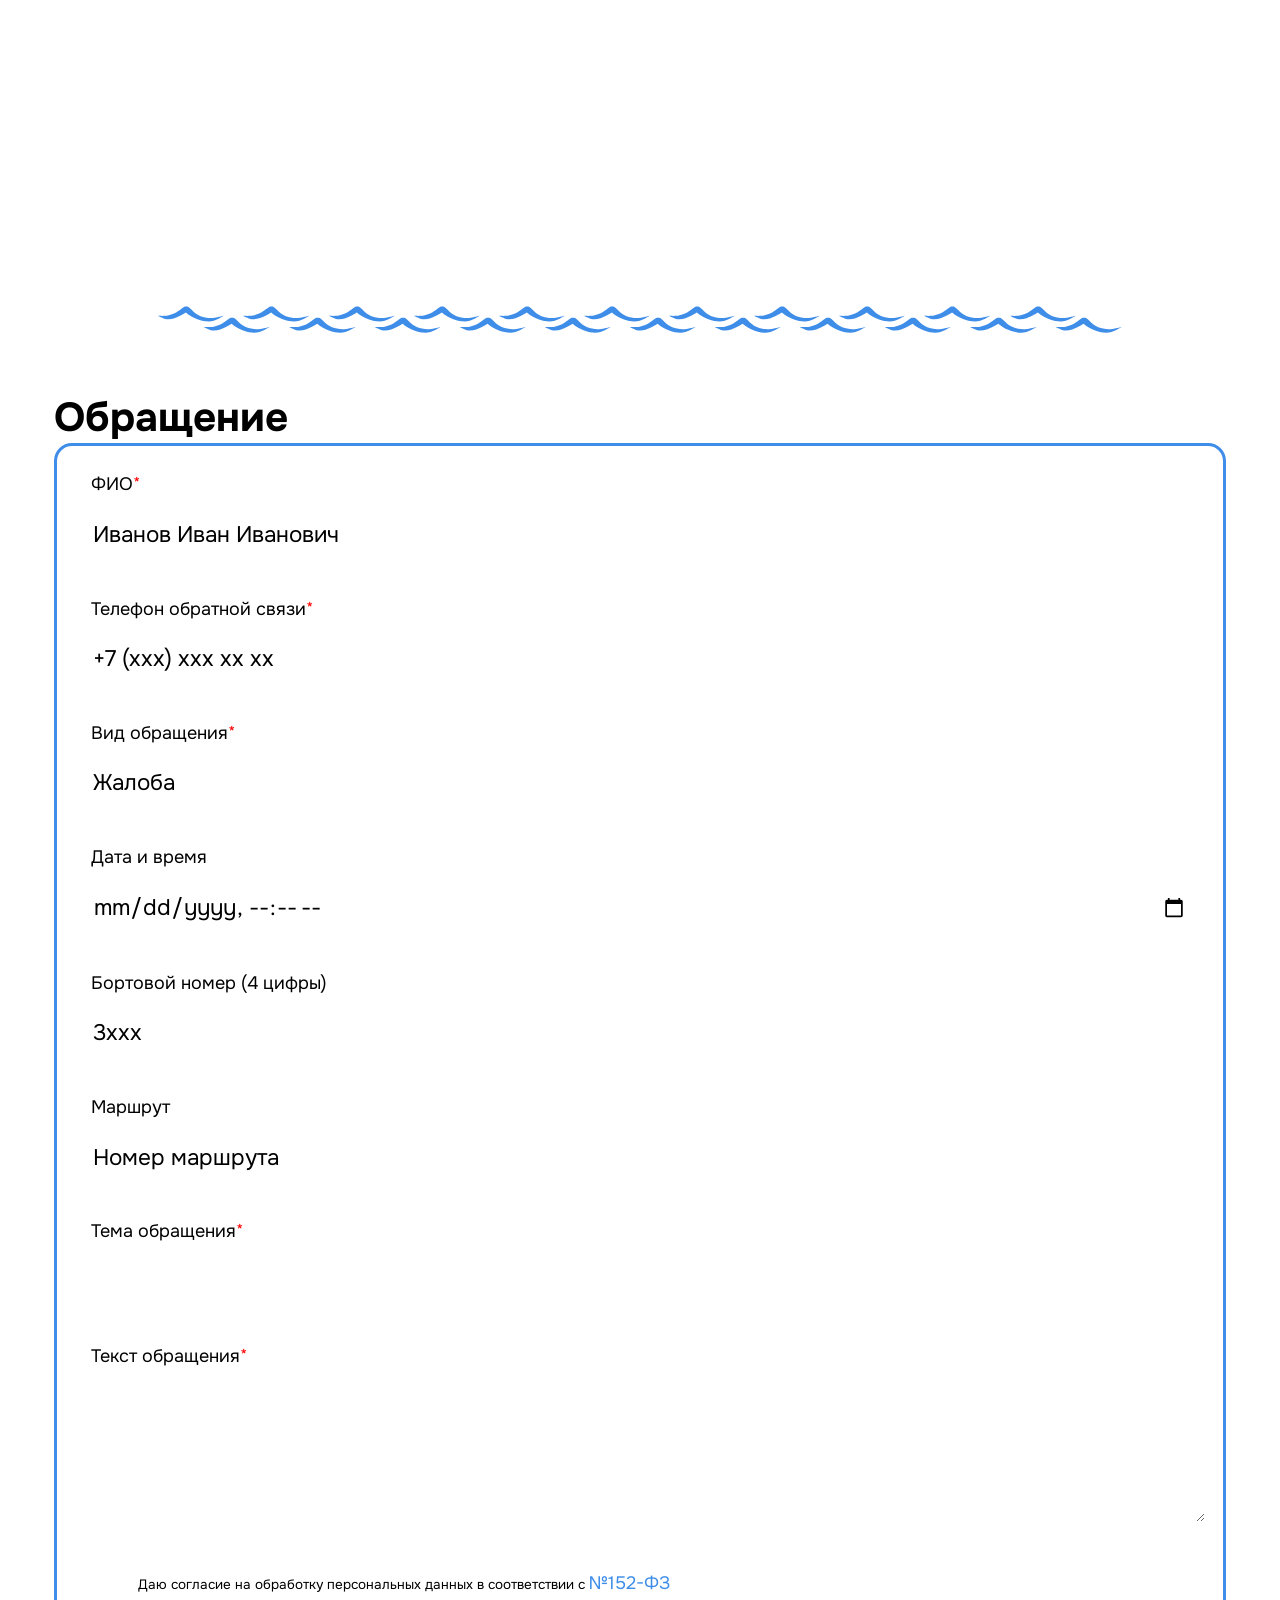
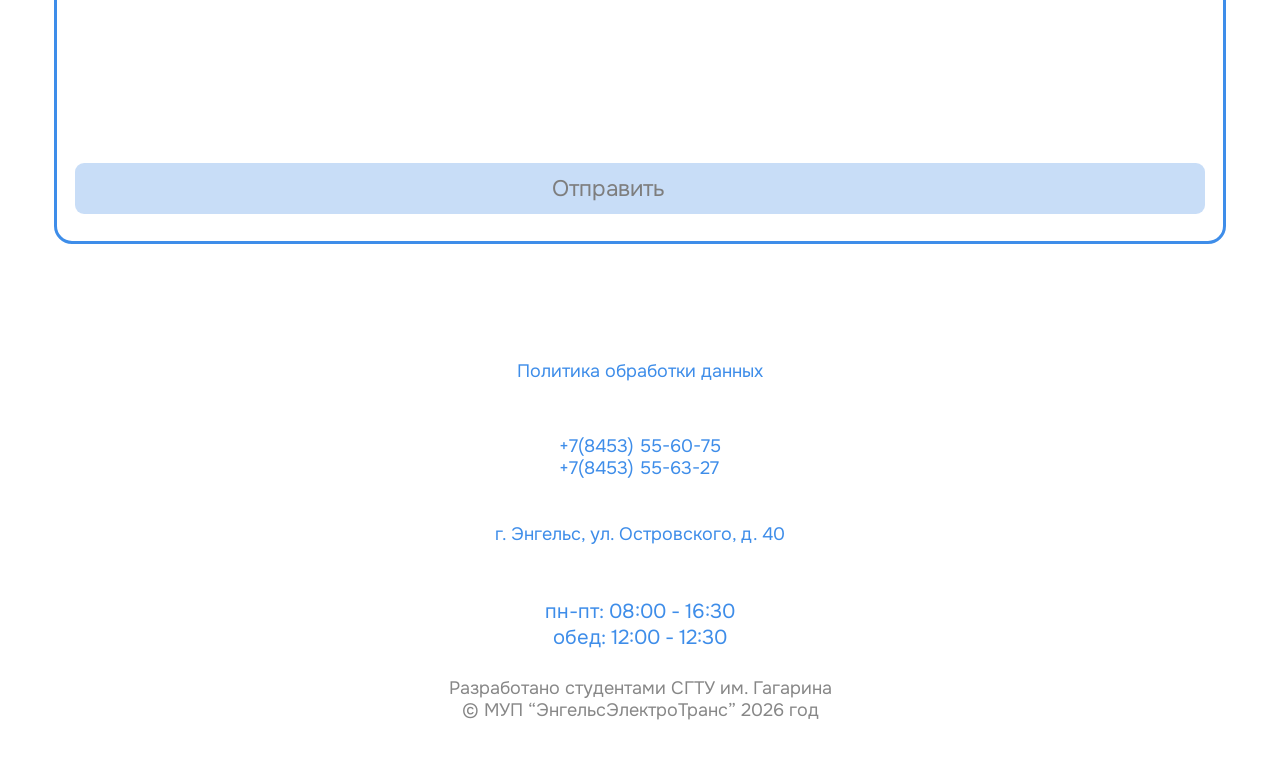
==== commit 1152e278: "One const API and removed stubs" ====
--- a/src/pages/index.html
+++ b/src/pages/index.html
@@ -3,6 +3,7 @@
 <html lang="ru" theme="light">
   <head>
     <meta charset="utf-8" />
+    <meta name="viewport" content="width=device-width, initial-scale=1.0, maximum-scale=1.0, user-scalable=no" />
     <title>МУП ЭнгельсЭлектроТранс</title>
     <link rel="stylesheet" href="../assets/styles/style.css" />
     <script src="https://unpkg.com/imask"></script>
@@ -840,6 +841,7 @@
       </div>
     </footer>
 
+    <script src="../assets/scripts/config.js"></script>
     <!--Carousel markers-->
     <script src="../assets/scripts/carousel-markers.js"></script>
 
